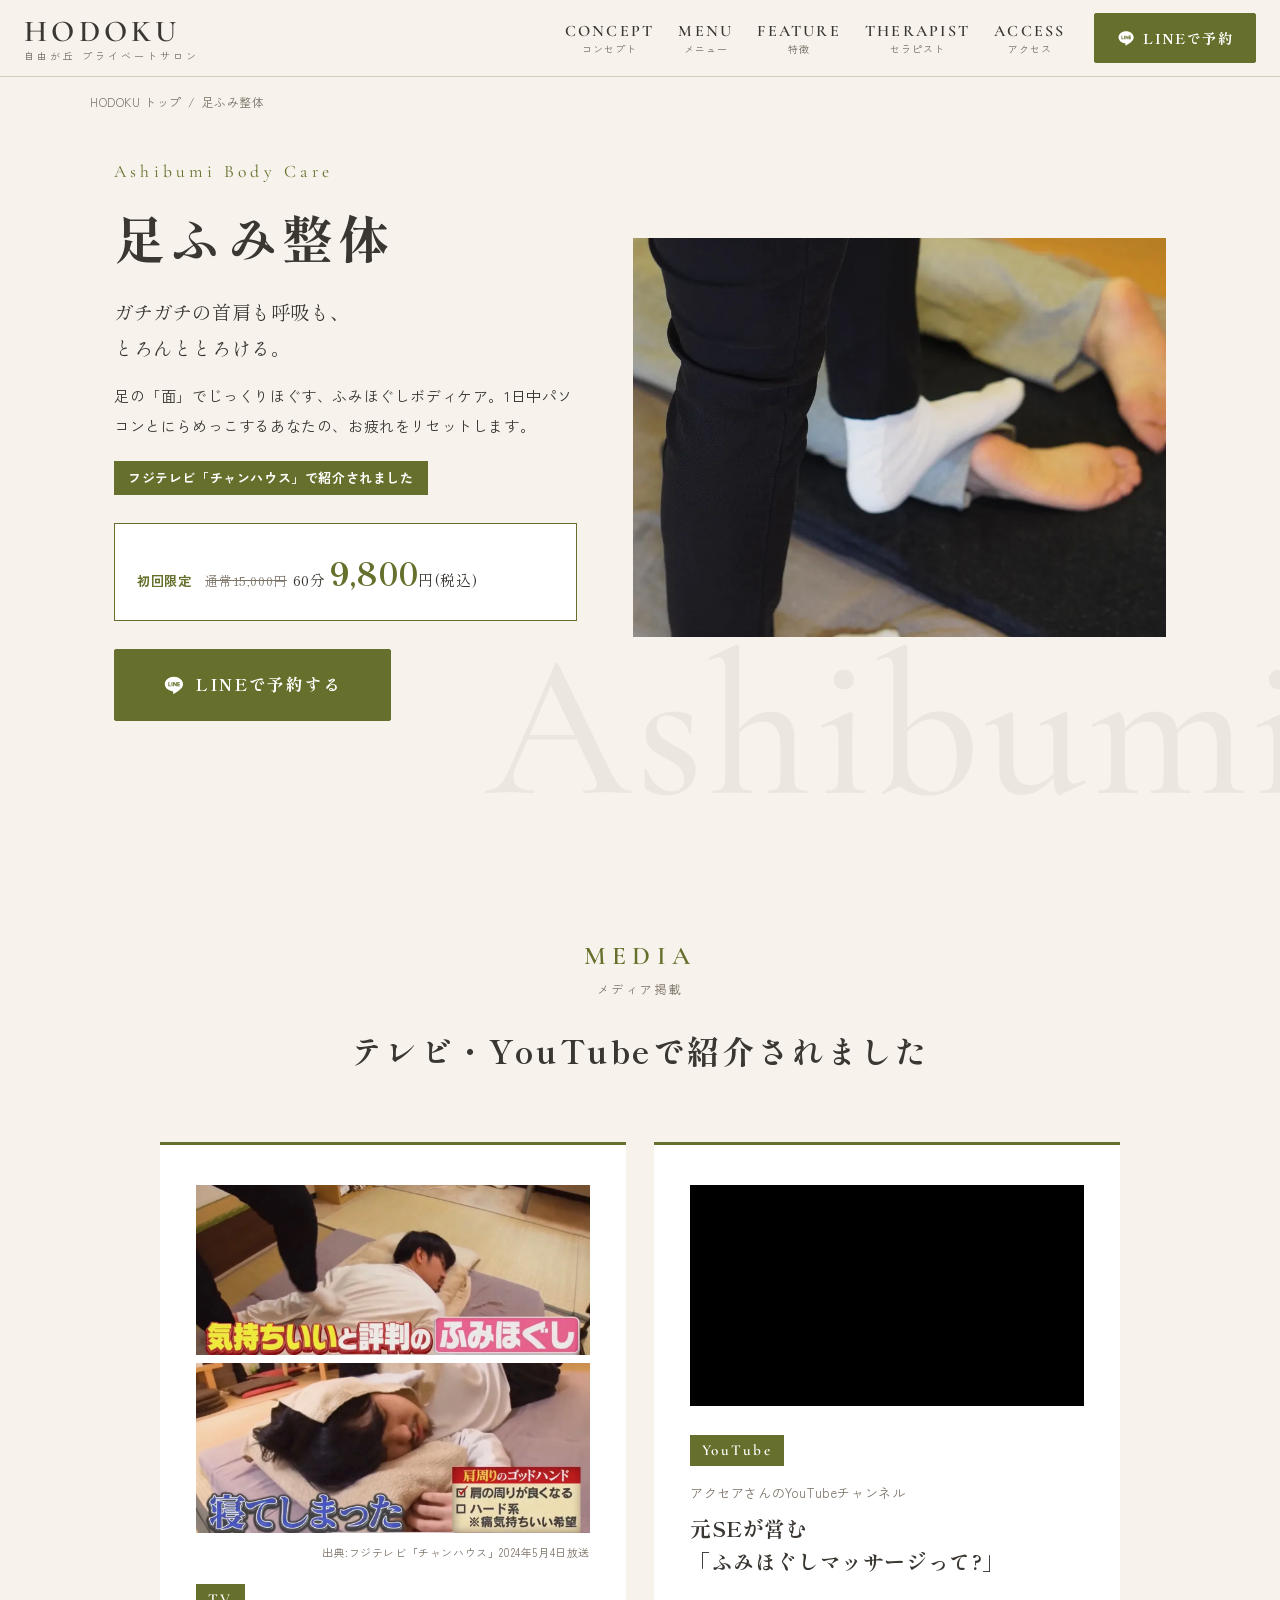
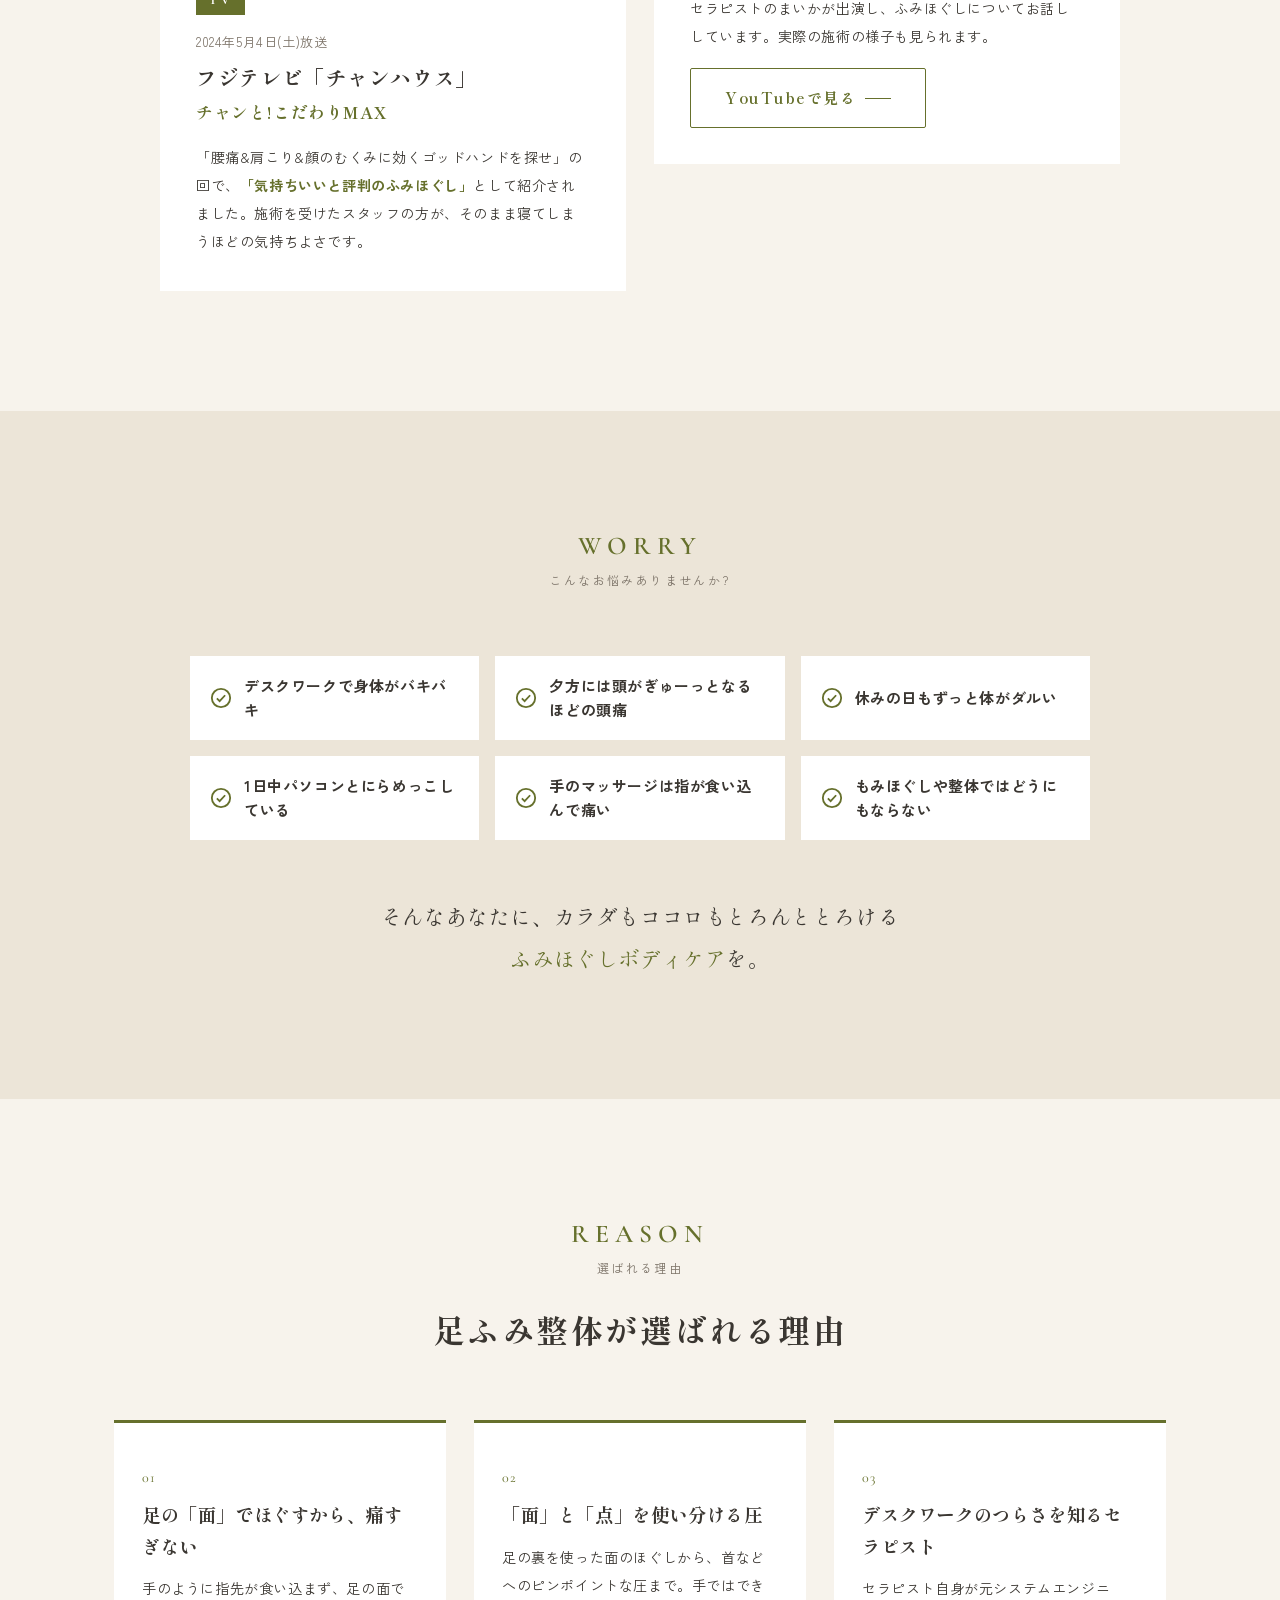
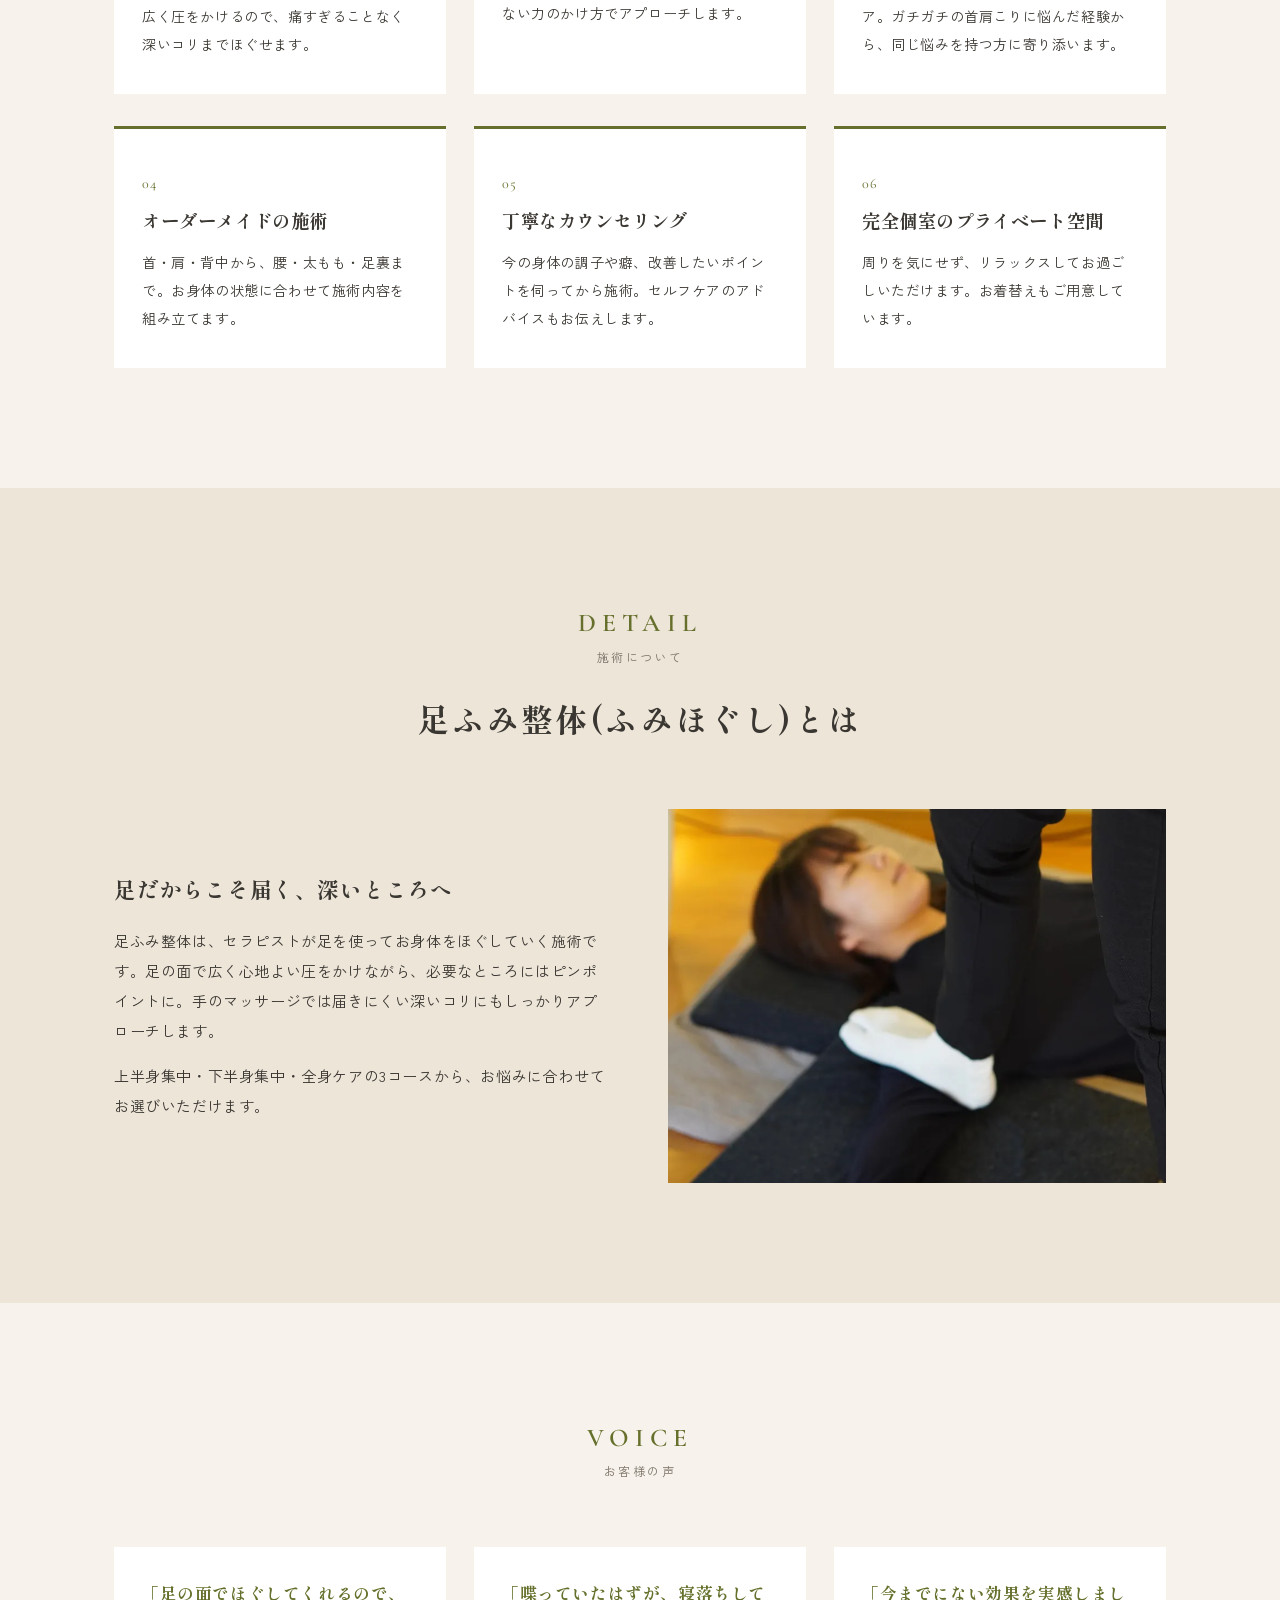
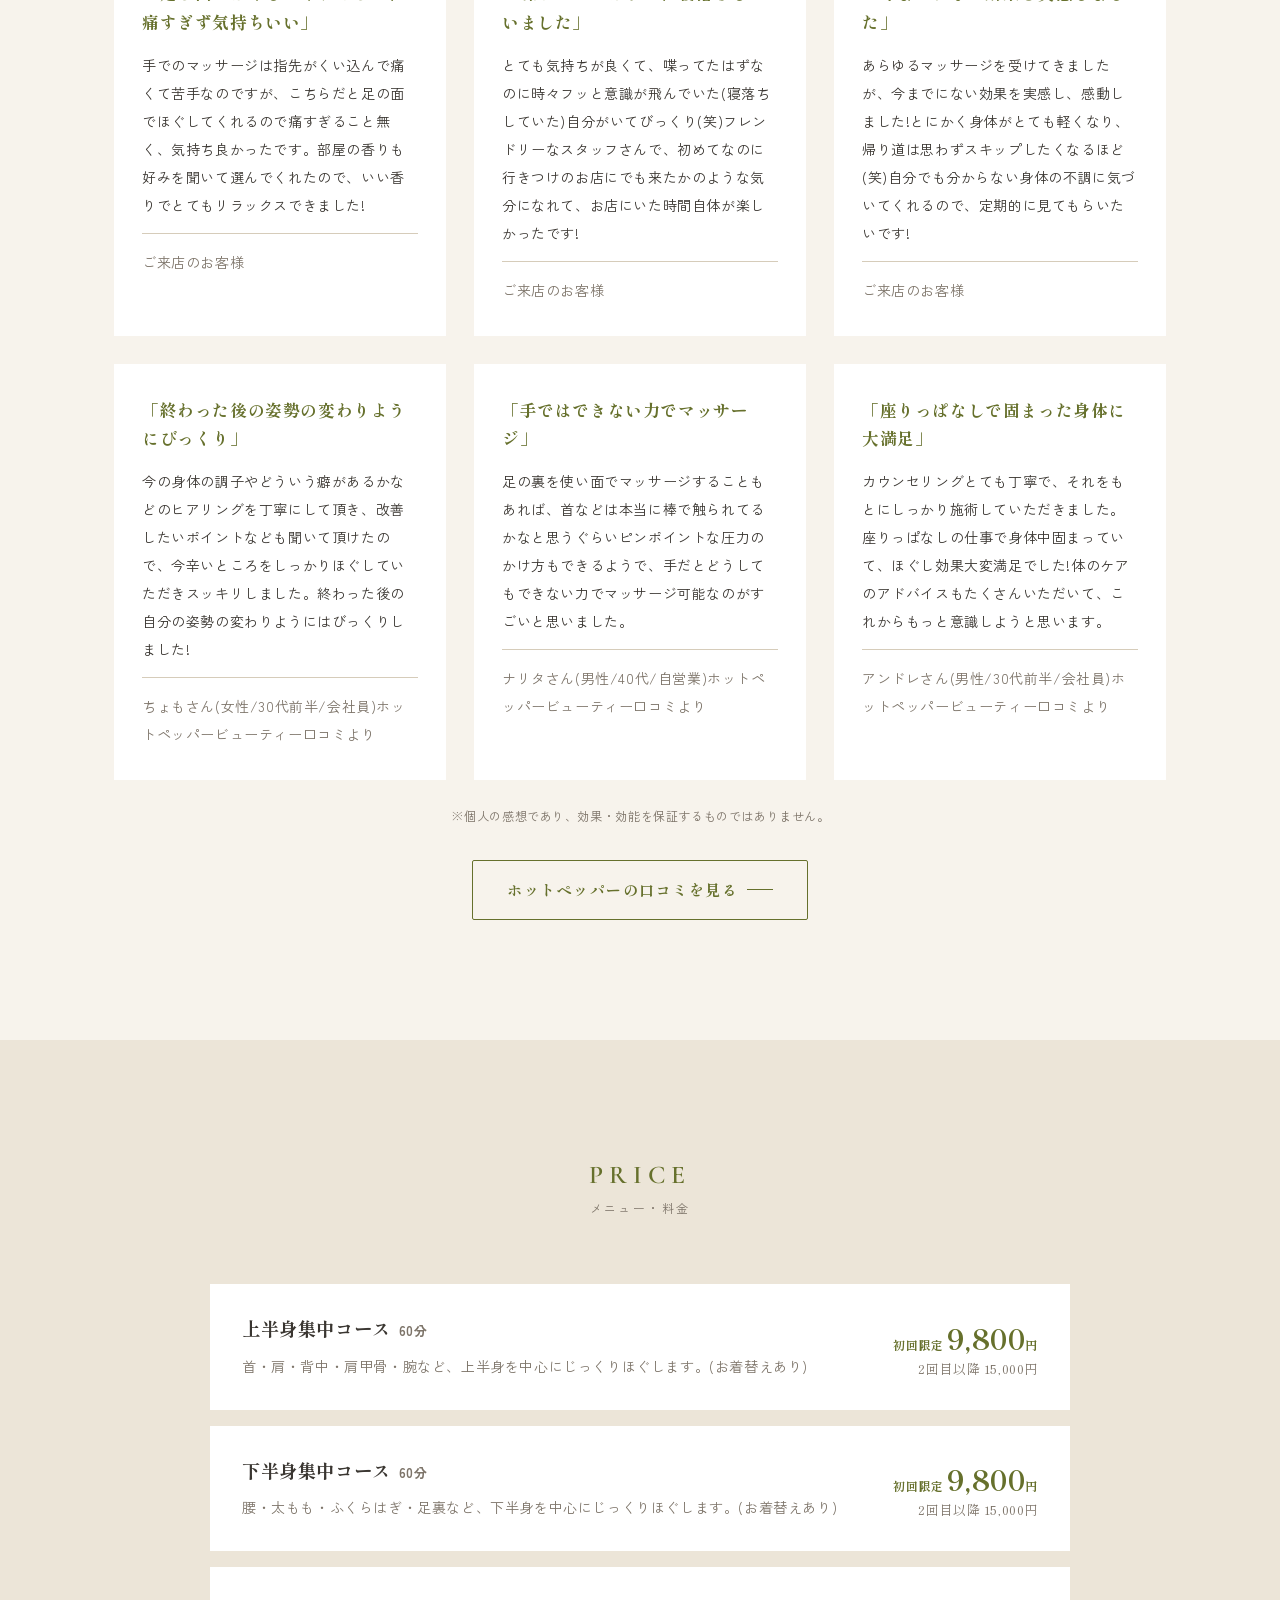
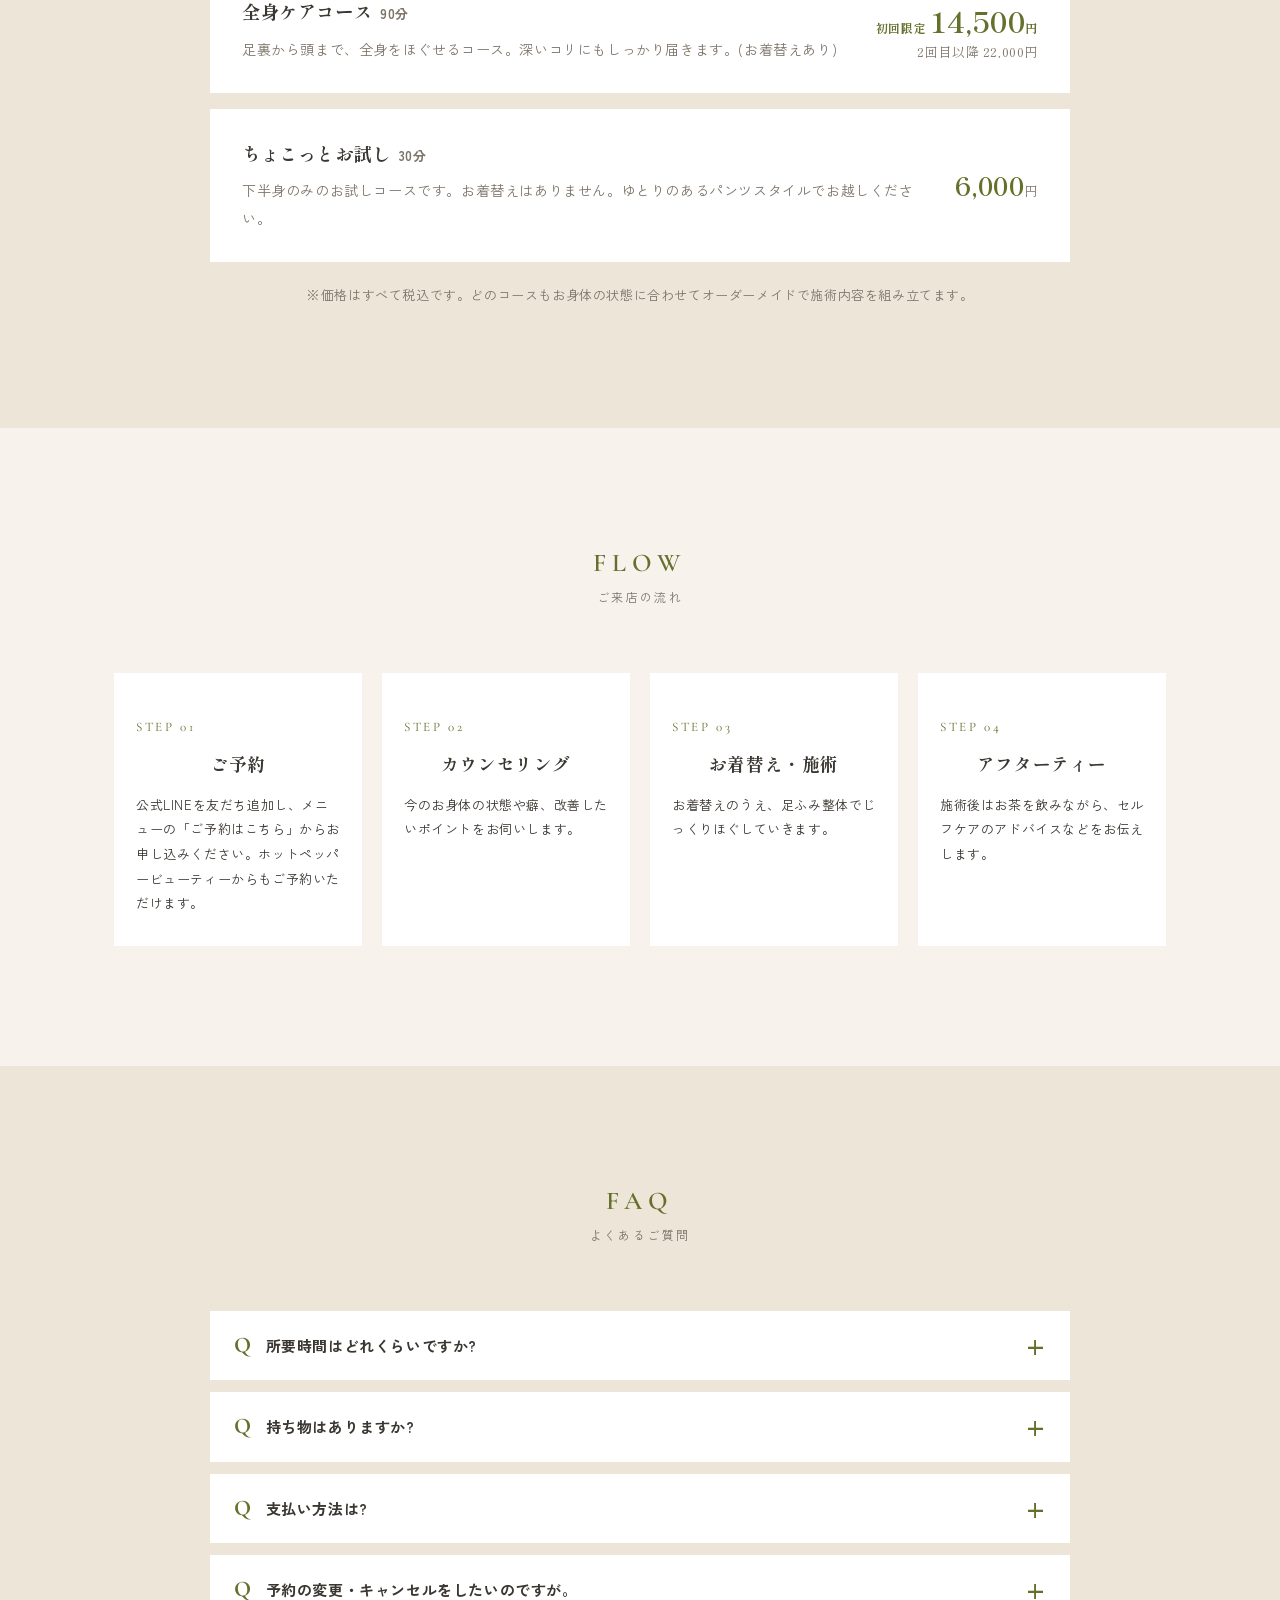
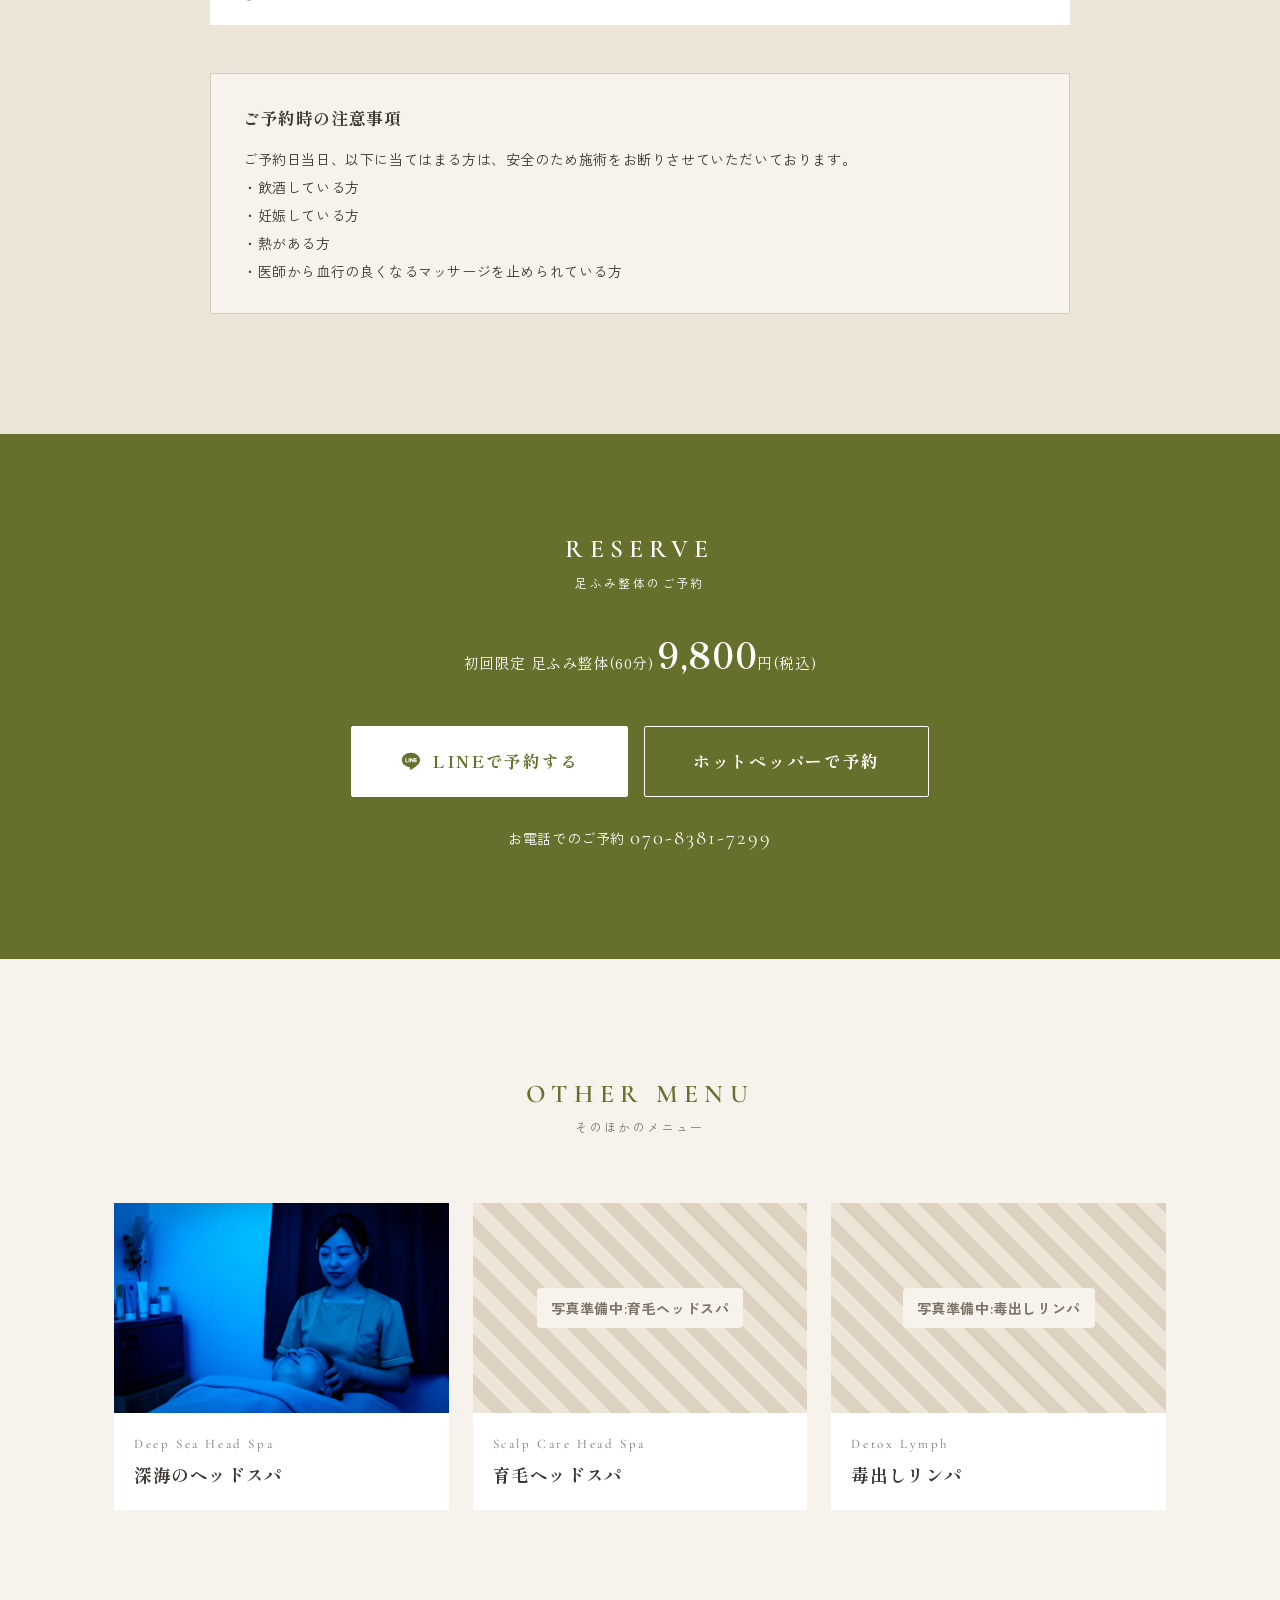
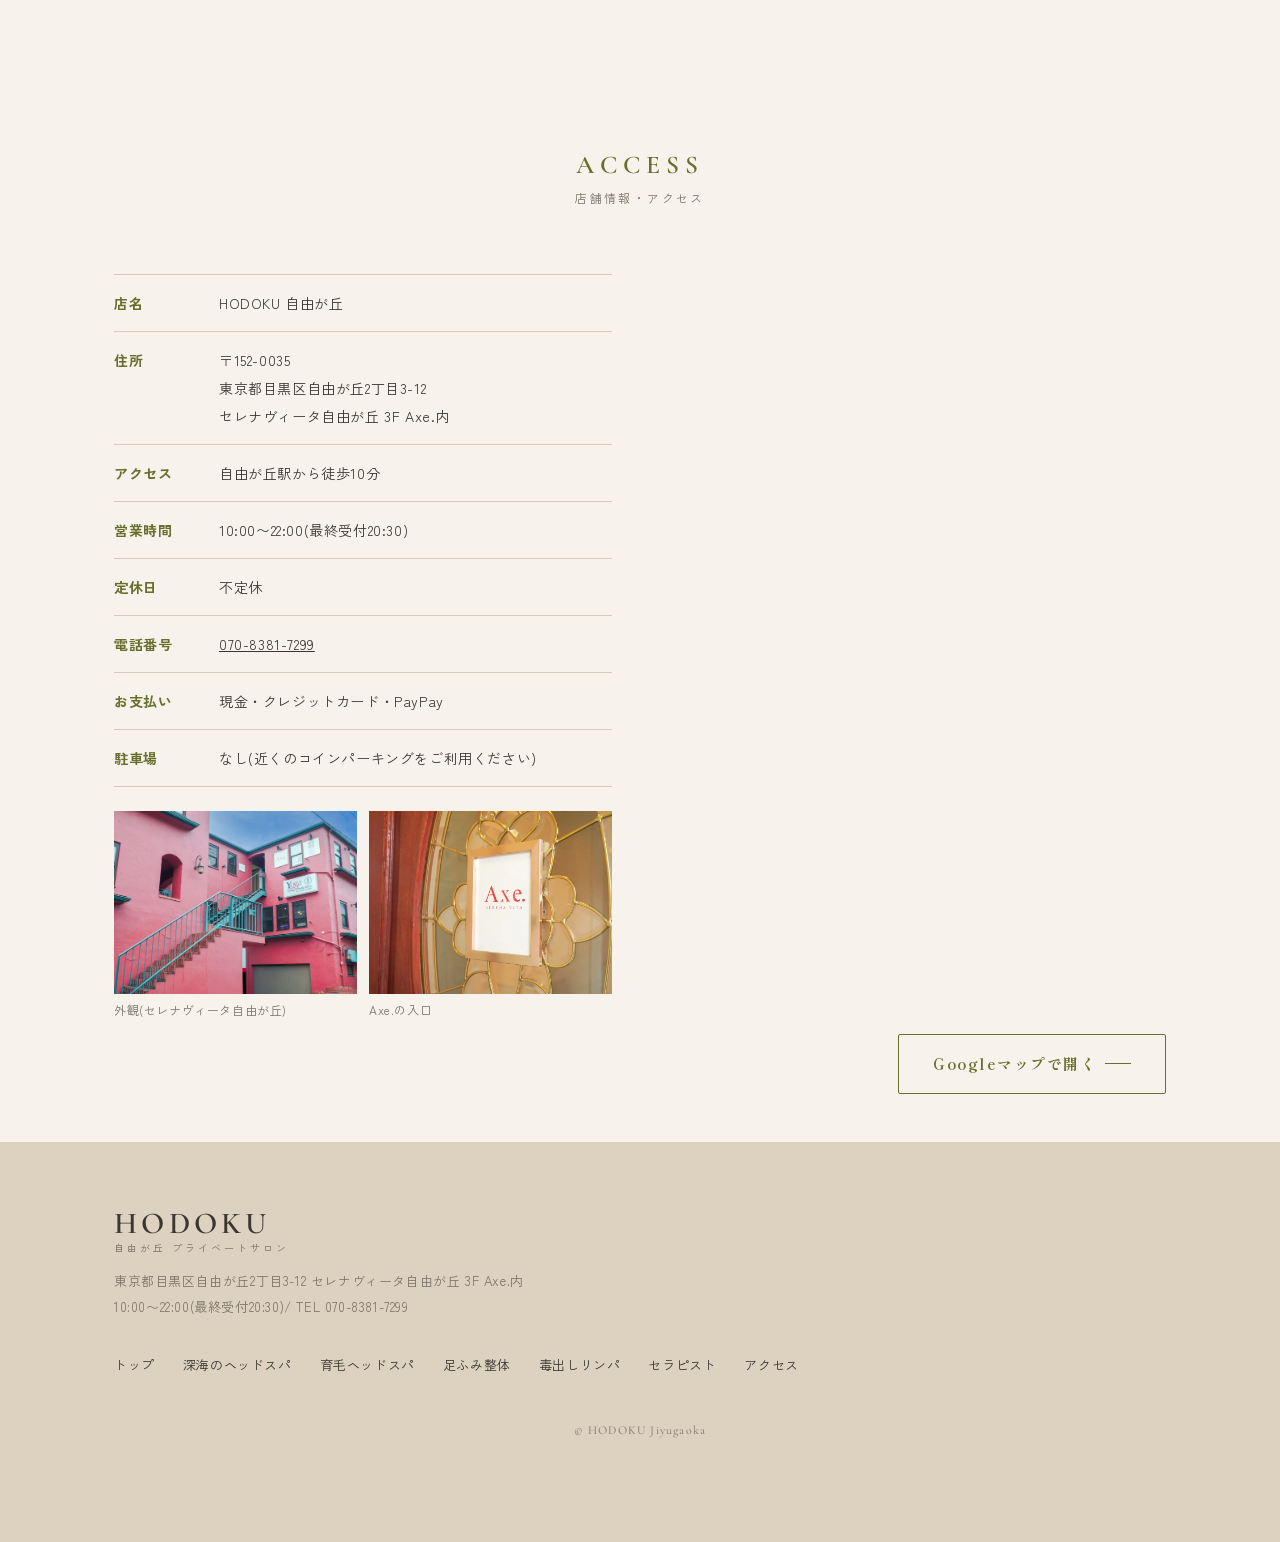
==== ashibumi.html @ baac7677 "Add the TV screenshots and embed the YouTube interview The two Fuji TV captures are cropped to drop " ====
<!DOCTYPE html>
<html lang="ja">
<head>
  <meta charset="UTF-8">
  <meta name="viewport" content="width=device-width, initial-scale=1">
  <title>足ふみ整体｜HODOKU 自由が丘</title>
  <meta name="description" content="フジテレビでも紹介された足ふみ整体。足の面でじっくりほぐす、ふみほぐしボディケアでガチガチの首肩・デスクワーク疲れをリセット。自由が丘駅徒歩10分、完全個室。初回60分9,800円。">
  <meta property="og:title" content="足ふみ整体｜HODOKU 自由が丘">
  <meta property="og:description" content="フジテレビでも紹介された足ふみ整体。足の面でじっくりほぐす、ふみほぐしボディケアでガチガチの首肩・デスクワーク疲れをリセット。自由が丘駅徒歩10分、完全個室。初回60分9,800円。">
  <meta property="og:type" content="website">
  <meta property="og:url" content="https://torontoriraku-cpu.github.io/hodoku-jiyugaoka/ashibumi.html">
  <meta property="og:image" content="https://torontoriraku-cpu.github.io/hodoku-jiyugaoka/images/ogp.jpg">
  <meta name="twitter:card" content="summary_large_image">
  <link rel="icon" href="favicon.ico" sizes="any">
  <link rel="icon" href="images/icon-192.png" type="image/png" sizes="192x192">
  <link rel="apple-touch-icon" href="images/apple-touch-icon.png">
  <link rel="canonical" href="https://torontoriraku-cpu.github.io/hodoku-jiyugaoka/ashibumi.html">
  <link rel="preconnect" href="https://fonts.googleapis.com">
  <link rel="preconnect" href="https://fonts.gstatic.com" crossorigin>
  <link href="https://fonts.googleapis.com/css2?family=Shippori+Mincho:wght@500;700&family=Zen+Kaku+Gothic+New:wght@400;500;700&family=Cormorant+Garamond:wght@500;600&display=swap" rel="stylesheet">
  <link rel="stylesheet" href="css/style.css?v=20261031f">
</head>
<body id="top" class="theme-ashibumi">

  <header class="header header--solid">
    <div class="header__inner">
      <a href="index.html" class="logo" aria-label="HODOKU 自由が丘 トップへ">
        <span class="logo__en">HODOKU</span>
        <span class="logo__sub">自由が丘 プライベートサロン</span>
      </a>
      <nav class="gnav" id="gnav" aria-label="メインメニュー">
        <ul class="gnav__list">
          <li><a href="index.html#concept">CONCEPT<small>コンセプト</small></a></li>
          <li class="gnav__has-sub">
            <a href="index.html#menu">MENU<small>メニュー</small></a>
            <ul class="gnav__sub">
              <li><a href="shinkai-headspa.html" class="theme-shinkai"><span class="gnav__sub-en">Deep Sea Head Spa</span>深海のヘッドスパ</a></li>
              <li><a href="ikumou-headspa.html" class="theme-ikumou"><span class="gnav__sub-en">Scalp Care Head Spa</span>育毛ヘッドスパ</a></li>
              <li><a href="ashibumi.html" class="theme-ashibumi"><span class="gnav__sub-en">Ashibumi Body Care</span>足ふみ整体</a></li>
              <li><a href="lymph.html" class="theme-lymph"><span class="gnav__sub-en">Detox Lymph</span>毒出しリンパ</a></li>
            </ul>
          </li>
          <li><a href="index.html#feature">FEATURE<small>特徴</small></a></li>
          <li><a href="index.html#therapist">THERAPIST<small>セラピスト</small></a></li>
          <li><a href="index.html#access">ACCESS<small>アクセス</small></a></li>
        </ul>
        <a href="https://lin.ee/PEUslwN" class="btn btn--fill gnav__cta" target="_blank" rel="noopener"><svg class="ico" viewBox="0 0 24 24" aria-hidden="true"><path fill="currentColor" d="M12 3C6.5 3 2 6.6 2 11c0 3.9 3.5 7.2 8.3 7.9.3.1.8.2.9.5.1.3.1.7 0 .9l-.1.9c0 .3-.2 1 .9.5 1.1-.5 5.8-3.4 7.9-5.8C21.4 14.4 22 12.8 22 11c0-4.4-4.5-8-10-8Zm-3.6 10.6H6.4a.5.5 0 0 1-.5-.5V9.2a.5.5 0 0 1 1 0v3.4h1.5a.5.5 0 0 1 0 1Zm2-.5a.5.5 0 0 1-1 0V9.2a.5.5 0 0 1 1 0v3.9Zm4.7 0a.5.5 0 0 1-.9.3l-2-2.7v2.4a.5.5 0 0 1-1 0V9.2a.5.5 0 0 1 .9-.3l2 2.7V9.2a.5.5 0 0 1 1 0v3.9Zm3.1-2.4a.5.5 0 0 1 0 1h-1.5v.9h1.5a.5.5 0 0 1 0 1h-2a.5.5 0 0 1-.5-.5V9.2c0-.3.2-.5.5-.5h2a.5.5 0 0 1 0 1h-1.5v.9h1.5Z"/></svg>LINEで予約</a>
      </nav>
      <button class="hamburger" id="hamburger" type="button" aria-label="メニューを開く" aria-controls="gnav" aria-expanded="false">
        <span></span><span></span><span></span>
      </button>
    </div>
  </header>

  <main>

    <nav class="breadcrumb container" aria-label="パンくずリスト">
      <ol><li><a href="index.html">HODOKU トップ</a></li><li>足ふみ整体</li></ol>
    </nav>

    <!-- ===== FV ===== -->
    <section class="page-fv">
      <span class="ghost" aria-hidden="true">Ashibumi</span>
      <div class="container page-fv__inner">
        <div>
          <p class="page-fv__en">Ashibumi Body Care</p>
          <h1 class="page-fv__title">足ふみ整体</h1>
          <p class="page-fv__catch">ガチガチの首肩も呼吸も、<br>とろんととろける。</p>
          <p style="margin-top:14px">足の「面」でじっくりほぐす、ふみほぐしボディケア。1日中パソコンとにらめっこするあなたの、お疲れをリセットします。</p>
          <p class="page-fv__media">フジテレビ「チャンハウス」で紹介されました</p>
          <div class="page-fv__offer"><span class="page-fv__offer-label">初回限定</span><span class="page-fv__offer-price"><s>通常15,000円</s>60分 <b>9,800</b>円(税込)</span></div>
          <a href="https://lin.ee/PEUslwN" class="btn btn--fill btn--lg" target="_blank" rel="noopener"><svg class="ico" viewBox="0 0 24 24" aria-hidden="true"><path fill="currentColor" d="M12 3C6.5 3 2 6.6 2 11c0 3.9 3.5 7.2 8.3 7.9.3.1.8.2.9.5.1.3.1.7 0 .9l-.1.9c0 .3-.2 1 .9.5 1.1-.5 5.8-3.4 7.9-5.8C21.4 14.4 22 12.8 22 11c0-4.4-4.5-8-10-8Zm-3.6 10.6H6.4a.5.5 0 0 1-.5-.5V9.2a.5.5 0 0 1 1 0v3.4h1.5a.5.5 0 0 1 0 1Zm2-.5a.5.5 0 0 1-1 0V9.2a.5.5 0 0 1 1 0v3.9Zm4.7 0a.5.5 0 0 1-.9.3l-2-2.7v2.4a.5.5 0 0 1-1 0V9.2a.5.5 0 0 1 .9-.3l2 2.7V9.2a.5.5 0 0 1 1 0v3.9Zm3.1-2.4a.5.5 0 0 1 0 1h-1.5v.9h1.5a.5.5 0 0 1 0 1h-2a.5.5 0 0 1-.5-.5V9.2c0-.3.2-.5.5-.5h2a.5.5 0 0 1 0 1h-1.5v.9h1.5Z"/></svg>LINEで予約する</a>
        </div>
        <figure class="page-fv__visual"><img src="images/ashibumi-1.webp" width="1200" height="675" alt="セラピストが足でふくらはぎをほぐす足ふみ整体の様子"></figure>
      </div>
    </section>
    <!-- ===== MEDIA ===== -->
    <section class="section" id="media">
      <div class="container">
        <div class="sec-head">
          <p class="sec-en">MEDIA</p>
          <p class="sec-ja">メディア掲載</p>
          <h2 class="sec-title">テレビ・YouTubeで紹介されました</h2>
        </div>

        <ul class="media-list">
          <li class="media-item">
            <div class="media-item__photos">
              <img src="images/tv-1.webp" width="1200" height="518" alt="番組内で「気持ちいいと評判のふみほぐし」と紹介された足ふみ整体の様子" loading="lazy">
              <img src="images/tv-2.webp" width="1200" height="520" alt="施術を受けたスタッフが寝てしまった様子" loading="lazy">
            </div>
            <p class="media-item__credit">出典:フジテレビ「チャンハウス」2024年5月4日放送</p>
            <p class="media-item__tag">TV</p>
            <p class="media-item__date">2024年5月4日(土)放送</p>
            <h3>フジテレビ「チャンハウス」<br><small>チャンと!こだわりMAX</small></h3>
            <p>「腰痛&amp;肩こり&amp;顔のむくみに効くゴッドハンドを探せ」の回で、<strong>「気持ちいいと評判のふみほぐし」</strong>として紹介されました。施術を受けたスタッフの方が、そのまま寝てしまうほどの気持ちよさです。</p>
          </li>
          <li class="media-item">
            <div class="media-item__movie">
              <iframe src="https://www.youtube-nocookie.com/embed/TAO_W_ho69A" title="元SEが営む ふみほぐしマッサージって?" loading="lazy" allow="accelerometer; encrypted-media; gyroscope; picture-in-picture; web-share" referrerpolicy="strict-origin-when-cross-origin" allowfullscreen></iframe>
            </div>
            <p class="media-item__tag">YouTube</p>
            <p class="media-item__date">アクセアさんのYouTubeチャンネル</p>
            <h3>元SEが営む<br>「ふみほぐしマッサージって?」</h3>
            <p>セラピストのまいかが出演し、ふみほぐしについてお話ししています。実際の施術の様子も見られます。</p>
            <p class="media-item__link"><a href="https://youtu.be/TAO_W_ho69A" class="btn btn--line btn-arrow" target="_blank" rel="noopener">YouTubeで見る</a></p>
          </li>
        </ul>
      </div>
    </section>
    <!-- ===== WORRY ===== -->
    <section class="section section--sand" id="worry">
      <div class="container">
        <div class="sec-head">
          <p class="sec-en">WORRY</p>
          <p class="sec-ja">こんなお悩みありませんか?</p>
        </div>

        <ul class="worry-list">
          <li><svg viewBox="0 0 24 24" aria-hidden="true"><circle cx="12" cy="12" r="10"/><path d="M7.5 12.5l3 3 6-6.5"/></svg><span>デスクワークで身体がバキバキ</span></li>
          <li><svg viewBox="0 0 24 24" aria-hidden="true"><circle cx="12" cy="12" r="10"/><path d="M7.5 12.5l3 3 6-6.5"/></svg><span>夕方には頭がぎゅーっとなるほどの頭痛</span></li>
          <li><svg viewBox="0 0 24 24" aria-hidden="true"><circle cx="12" cy="12" r="10"/><path d="M7.5 12.5l3 3 6-6.5"/></svg><span>休みの日もずっと体がダルい</span></li>
          <li><svg viewBox="0 0 24 24" aria-hidden="true"><circle cx="12" cy="12" r="10"/><path d="M7.5 12.5l3 3 6-6.5"/></svg><span>1日中パソコンとにらめっこしている</span></li>
          <li><svg viewBox="0 0 24 24" aria-hidden="true"><circle cx="12" cy="12" r="10"/><path d="M7.5 12.5l3 3 6-6.5"/></svg><span>手のマッサージは指が食い込んで痛い</span></li>
          <li><svg viewBox="0 0 24 24" aria-hidden="true"><circle cx="12" cy="12" r="10"/><path d="M7.5 12.5l3 3 6-6.5"/></svg><span>もみほぐしや整体ではどうにもならない</span></li>
        </ul>
        <p class="worry__answer">そんなあなたに、カラダもココロも<br class="sp">とろんととろける<br><em>ふみほぐしボディケア</em>を。</p>
      </div>
    </section>
    <!-- ===== REASON ===== -->
    <section class="section" id="reason">
      <div class="container">
        <div class="sec-head">
          <p class="sec-en">REASON</p>
          <p class="sec-ja">選ばれる理由</p>
          <h2 class="sec-title">足ふみ整体が選ばれる理由</h2>
        </div>

        <ul class="reason-list">
          <li class="reason-item">
            <p class="reason-item__no">01</p>
            <h3>足の「面」でほぐすから、痛すぎない</h3>
            <p>手のように指先が食い込まず、足の面で広く圧をかけるので、痛すぎることなく深いコリまでほぐせます。</p>
          </li>
          <li class="reason-item">
            <p class="reason-item__no">02</p>
            <h3>「面」と「点」を使い分ける圧</h3>
            <p>足の裏を使った面のほぐしから、首などへのピンポイントな圧まで。手ではできない力のかけ方でアプローチします。</p>
          </li>
          <li class="reason-item">
            <p class="reason-item__no">03</p>
            <h3>デスクワークのつらさを知るセラピスト</h3>
            <p>セラピスト自身が元システムエンジニア。ガチガチの首肩こりに悩んだ経験から、同じ悩みを持つ方に寄り添います。</p>
          </li>
          <li class="reason-item">
            <p class="reason-item__no">04</p>
            <h3>オーダーメイドの施術</h3>
            <p>首・肩・背中から、腰・太もも・足裏まで。お身体の状態に合わせて施術内容を組み立てます。</p>
          </li>
          <li class="reason-item">
            <p class="reason-item__no">05</p>
            <h3>丁寧なカウンセリング</h3>
            <p>今の身体の調子や癖、改善したいポイントを伺ってから施術。セルフケアのアドバイスもお伝えします。</p>
          </li>
          <li class="reason-item">
            <p class="reason-item__no">06</p>
            <h3>完全個室のプライベート空間</h3>
            <p>周りを気にせず、リラックスしてお過ごしいただけます。お着替えもご用意しています。</p>
          </li>
        </ul>
      </div>
    </section>
    <!-- ===== DETAIL ===== -->
    <section class="section section--sand" id="detail">
      <div class="container">
        <div class="sec-head">
          <p class="sec-en">DETAIL</p>
          <p class="sec-ja">施術について</p>
          <h2 class="sec-title">足ふみ整体(ふみほぐし)とは</h2>
        </div>

        <div class="detail__grid">
          <figure class="detail__photo"><img src="images/ashibumi-2.webp" width="1200" height="675" alt="足ふみ整体で脚をほぐしている様子" loading="lazy"></figure>
          <div class="detail__text">
            <h3>足だからこそ届く、深いところへ</h3>
            <p>足ふみ整体は、セラピストが足を使ってお身体をほぐしていく施術です。足の面で広く心地よい圧をかけながら、必要なところにはピンポイントに。手のマッサージでは届きにくい深いコリにもしっかりアプローチします。</p><p>上半身集中・下半身集中・全身ケアの3コースから、お悩みに合わせてお選びいただけます。</p>
          </div>
        </div>

      </div>
    </section>
    <!-- ===== VOICE ===== -->
    <section class="section" id="voice">
      <div class="container">
        <div class="sec-head">
          <p class="sec-en">VOICE</p>
          <p class="sec-ja">お客様の声</p>
        </div>

        <ul class="voice-list">
          <li class="voice-item">
            <h3>「足の面でほぐしてくれるので、痛すぎず気持ちいい」</h3>
            <p>手でのマッサージは指先がくい込んで痛くて苦手なのですが、こちらだと足の面でほぐしてくれるので痛すぎること無く、気持ち良かったです。部屋の香りも好みを聞いて選んでくれたので、いい香りでとてもリラックスできました!</p>
            <p class="voice-item__who">ご来店のお客様</p>
          </li>
          <li class="voice-item">
            <h3>「喋っていたはずが、寝落ちしていました」</h3>
            <p>とても気持ちが良くて、喋ってたはずなのに時々フッと意識が飛んでいた(寝落ちしていた)自分がいてびっくり(笑)フレンドリーなスタッフさんで、初めてなのに行きつけのお店にでも来たかのような気分になれて、お店にいた時間自体が楽しかったです!</p>
            <p class="voice-item__who">ご来店のお客様</p>
          </li>
          <li class="voice-item">
            <h3>「今までにない効果を実感しました」</h3>
            <p>あらゆるマッサージを受けてきましたが、今までにない効果を実感し、感動しました!とにかく身体がとても軽くなり、帰り道は思わずスキップしたくなるほど(笑)自分でも分からない身体の不調に気づいてくれるので、定期的に見てもらいたいです!</p>
            <p class="voice-item__who">ご来店のお客様</p>
          </li>
          <li class="voice-item">
            <h3>「終わった後の姿勢の変わりようにびっくり」</h3>
            <p>今の身体の調子やどういう癖があるかなどのヒアリングを丁寧にして頂き、改善したいポイントなども聞いて頂けたので、今辛いところをしっかりほぐしていただきスッキリしました。終わった後の自分の姿勢の変わりようにはびっくりしました!</p>
            <p class="voice-item__who">ちょもさん(女性/30代前半/会社員)ホットペッパービューティー口コミより</p>
          </li>
          <li class="voice-item">
            <h3>「手ではできない力でマッサージ」</h3>
            <p>足の裏を使い面でマッサージすることもあれば、首などは本当に棒で触られてるかなと思うぐらいピンポイントな圧力のかけ方もできるようで、手だとどうしてもできない力でマッサージ可能なのがすごいと思いました。</p>
            <p class="voice-item__who">ナリタさん(男性/40代/自営業)ホットペッパービューティー口コミより</p>
          </li>
          <li class="voice-item">
            <h3>「座りっぱなしで固まった身体に大満足」</h3>
            <p>カウンセリングとても丁寧で、それをもとにしっかり施術していただきました。座りっぱなしの仕事で身体中固まっていて、ほぐし効果大変満足でした!体のケアのアドバイスもたくさんいただいて、これからもっと意識しようと思います。</p>
            <p class="voice-item__who">アンドレさん(男性/30代前半/会社員)ホットペッパービューティー口コミより</p>
          </li>
        </ul>
        <p class="voice-note">※個人の感想であり、効果・効能を保証するものではありません。</p>
        <p class="voice-more"><a href="https://beauty.hotpepper.jp/kr/slnH000615638/review/" class="btn btn--line btn-arrow" target="_blank" rel="noopener">ホットペッパーの口コミを見る</a></p>
      </div>
    </section>
    <!-- ===== PRICE ===== -->
    <section class="section section--sand" id="price">
      <div class="container">
        <div class="sec-head">
          <p class="sec-en">PRICE</p>
          <p class="sec-ja">メニュー・料金</p>
        </div>

        <div class="price-list">
          <div class="price-item">
            <h3>上半身集中コース<small>60分</small></h3>
            <p>首・肩・背中・肩甲骨・腕など、上半身を中心にじっくりほぐします。(お着替えあり)</p>
            <div class="price-item__price"><span class="price-item__first">初回限定 <b>9,800</b>円</span><span class="price-item__regular">2回目以降 15,000円</span></div>
          </div>
          <div class="price-item">
            <h3>下半身集中コース<small>60分</small></h3>
            <p>腰・太もも・ふくらはぎ・足裏など、下半身を中心にじっくりほぐします。(お着替えあり)</p>
            <div class="price-item__price"><span class="price-item__first">初回限定 <b>9,800</b>円</span><span class="price-item__regular">2回目以降 15,000円</span></div>
          </div>
          <div class="price-item">
            <h3>全身ケアコース<small>90分</small></h3>
            <p>足裏から頭まで、全身をほぐせるコース。深いコリにもしっかり届きます。(お着替えあり)</p>
            <div class="price-item__price"><span class="price-item__first">初回限定 <b>14,500</b>円</span><span class="price-item__regular">2回目以降 22,000円</span></div>
          </div>
          <div class="price-item">
            <h3>ちょこっとお試し<small>30分</small></h3>
            <p>下半身のみのお試しコースです。お着替えはありません。ゆとりのあるパンツスタイルでお越しください。</p>
            <div class="price-item__price"><span class="price-item__regular"><b style="font-size:1.6rem;color:var(--accent)">6,000</b>円</span></div>
          </div>
        </div>
        <p class="price-note">※価格はすべて税込です。どのコースもお身体の状態に合わせてオーダーメイドで施術内容を組み立てます。</p>
      </div>
    </section>
    <!-- ===== FLOW ===== -->
    <section class="section" id="flow">
      <div class="container">
        <div class="sec-head">
          <p class="sec-en">FLOW</p>
          <p class="sec-ja">ご来店の流れ</p>
        </div>

        <ol class="flow-list">
          <li class="flow-step">
            <p class="flow-step__no">STEP 01</p>
            <h3>ご予約</h3>
            <p>公式LINEを友だち追加し、メニューの「ご予約はこちら」からお申し込みください。ホットペッパービューティーからもご予約いただけます。</p>
          </li>
          <li class="flow-step">
            <p class="flow-step__no">STEP 02</p>
            <h3>カウンセリング</h3>
            <p>今のお身体の状態や癖、改善したいポイントをお伺いします。</p>
          </li>
          <li class="flow-step">
            <p class="flow-step__no">STEP 03</p>
            <h3>お着替え・施術</h3>
            <p>お着替えのうえ、足ふみ整体でじっくりほぐしていきます。</p>
          </li>
          <li class="flow-step">
            <p class="flow-step__no">STEP 04</p>
            <h3>アフターティー</h3>
            <p>施術後はお茶を飲みながら、セルフケアのアドバイスなどをお伝えします。</p>
          </li>
        </ol>
      </div>
    </section>
    <!-- ===== FAQ ===== -->
    <section class="section section--sand" id="faq">
      <div class="container">
        <div class="sec-head">
          <p class="sec-en">FAQ</p>
          <p class="sec-ja">よくあるご質問</p>
        </div>

        <div class="faq-list">
          <details class="faq-item">
            <summary>所要時間はどれくらいですか?</summary>
            <div class="faq-item__a"><p>カウンセリングとお着替えの時間もありますので、《施術時間+30分程度》みていただくのがおすすめです。初回は足ふみ整体の説明などもさせていただきますので、《施術時間+45分程度》お時間に余裕を持ってお越しください。</p></div>
          </details>
          <details class="faq-item">
            <summary>持ち物はありますか?</summary>
            <div class="faq-item__a"><p>特にございません。お着替えをご用意していますので、手ぶらでお越しください。(ちょこっとお試し30分はお着替えがないため、ゆとりのあるパンツスタイルでお越しください)</p></div>
          </details>
          <details class="faq-item">
            <summary>支払い方法は?</summary>
            <div class="faq-item__a"><p>現金・クレジットカード・PayPayをご利用いただけます。</p></div>
          </details>
          <details class="faq-item">
            <summary>予約の変更・キャンセルをしたいのですが。</summary>
            <div class="faq-item__a"><p>ご予約の変更・キャンセルは、前日の18:00までにLINEからご連絡ください。期限後の変更・キャンセルは全額のお支払いとなります。また、事前のご連絡なくご予約時間から15分を過ぎた場合はキャンセル扱いとさせていただきます。無断キャンセルをされた場合は、次回以降のご予約をお断りすることがございます。</p></div>
          </details>
        </div>
        <div class="caution">
          <h3>ご予約時の注意事項</h3>
          <p>ご予約日当日、以下に当てはまる方は、安全のため施術をお断りさせていただいております。</p>
          <ul><li>飲酒している方</li><li>妊娠している方</li><li>熱がある方</li><li>医師から血行の良くなるマッサージを止められている方</li></ul>
        </div>
      </div>
    </section>
    <!-- ===== RESERVE ===== -->
    <section class="reserve" id="reserve">
      <div class="container">
        <p class="sec-en">RESERVE</p>
        <p class="sec-ja">足ふみ整体のご予約</p>
        <p class="reserve__offer">初回限定 足ふみ整体(60分) <b>9,800</b>円(税込)</p>
        <div class="reserve__btns">
          <a href="https://lin.ee/PEUslwN" class="btn btn--white btn--lg" target="_blank" rel="noopener"><svg class="ico" viewBox="0 0 24 24" aria-hidden="true"><path fill="currentColor" d="M12 3C6.5 3 2 6.6 2 11c0 3.9 3.5 7.2 8.3 7.9.3.1.8.2.9.5.1.3.1.7 0 .9l-.1.9c0 .3-.2 1 .9.5 1.1-.5 5.8-3.4 7.9-5.8C21.4 14.4 22 12.8 22 11c0-4.4-4.5-8-10-8Zm-3.6 10.6H6.4a.5.5 0 0 1-.5-.5V9.2a.5.5 0 0 1 1 0v3.4h1.5a.5.5 0 0 1 0 1Zm2-.5a.5.5 0 0 1-1 0V9.2a.5.5 0 0 1 1 0v3.9Zm4.7 0a.5.5 0 0 1-.9.3l-2-2.7v2.4a.5.5 0 0 1-1 0V9.2a.5.5 0 0 1 .9-.3l2 2.7V9.2a.5.5 0 0 1 1 0v3.9Zm3.1-2.4a.5.5 0 0 1 0 1h-1.5v.9h1.5a.5.5 0 0 1 0 1h-2a.5.5 0 0 1-.5-.5V9.2c0-.3.2-.5.5-.5h2a.5.5 0 0 1 0 1h-1.5v.9h1.5Z"/></svg>LINEで予約する</a>
          <a href="https://beauty.hotpepper.jp/kr/slnH000615638/" class="btn btn--line btn--lg" target="_blank" rel="noopener">ホットペッパーで予約</a>
        </div>
        <p class="reserve__tel">お電話でのご予約 <a href="tel:07083817299">070-8381-7299</a></p>
      </div>
    </section>

    <!-- ===== OTHER MENU ===== -->
    <section class="section" id="other">
      <div class="container">
        <div class="sec-head">
          <p class="sec-en">OTHER MENU</p>
          <p class="sec-ja">そのほかのメニュー</p>
        </div>

        <div class="other-menu">
          <a href="shinkai-headspa.html" class="theme-shinkai">
            <img src="images/treatment.webp" width="1200" height="900" alt="" loading="lazy">
            <div class="other-menu__body"><p class="other-menu__en">Deep Sea Head Spa</p><h3>深海のヘッドスパ</h3></div>
          </a>
          <a href="ikumou-headspa.html" class="theme-ikumou">
            <div class="photo-ph"><span>写真準備中:育毛ヘッドスパ</span></div>
            <div class="other-menu__body"><p class="other-menu__en">Scalp Care Head Spa</p><h3>育毛ヘッドスパ</h3></div>
          </a>
          <a href="lymph.html" class="theme-lymph">
            <div class="photo-ph"><span>写真準備中:毒出しリンパ</span></div>
            <div class="other-menu__body"><p class="other-menu__en">Detox Lymph</p><h3>毒出しリンパ</h3></div>
          </a>
        </div>
      </div>
    </section>

    <!-- ===== ACCESS ===== -->
    <section class="section" id="access">
      <div class="container">
        <div class="sec-head">
          <p class="sec-en">ACCESS</p>
          <p class="sec-ja">店舗情報・アクセス</p>
        </div>
        <div class="access__grid">
          <div>
            <dl class="info-table">
              <dt>店名</dt><dd>HODOKU 自由が丘</dd>
              <dt>住所</dt><dd>〒152-0035<br>東京都目黒区自由が丘2丁目3-12<br>セレナヴィータ自由が丘 3F Axe.内</dd>
              <dt>アクセス</dt><dd>自由が丘駅から徒歩10分</dd>
              <dt>営業時間</dt><dd>10:00〜22:00(最終受付20:30)</dd>
              <dt>定休日</dt><dd>不定休</dd>
              <dt>電話番号</dt><dd><a href="tel:07083817299">070-8381-7299</a></dd>
              <dt>お支払い</dt><dd>現金・クレジットカード・PayPay</dd>
              <dt>駐車場</dt><dd>なし(近くのコインパーキングをご利用ください)</dd>
            </dl>
            <div class="access__photos">
              <figure><img src="images/exterior.webp" width="1200" height="900" alt="セレナヴィータ自由が丘の外観" loading="lazy"><figcaption>外観(セレナヴィータ自由が丘)</figcaption></figure>
              <figure><img src="images/entrance.webp" width="1200" height="900" alt="Axe.の入口" loading="lazy"><figcaption>Axe.の入口</figcaption></figure>
            </div>
          </div>
          <div class="access__map">
            <iframe src="https://www.google.com/maps?q=%E6%9D%B1%E4%BA%AC%E9%83%BD%E7%9B%AE%E9%BB%92%E5%8C%BA%E8%87%AA%E7%94%B1%E3%81%8C%E4%B8%982-3-12&output=embed" title="HODOKU 自由が丘の地図" loading="lazy" referrerpolicy="no-referrer-when-downgrade"></iframe>
            <p style="margin-top:12px;text-align:right"><a href="https://share.google/C0satFyDOxvG9p221" target="_blank" rel="noopener" class="btn btn--line btn-arrow">Googleマップで開く</a></p>
          </div>
        </div>
      </div>
    </section>

  </main>

  <footer class="footer">
    <div class="container">
      <div class="footer__inner">
        <div>
          <a href="index.html" class="logo"><span class="logo__en">HODOKU</span><span class="logo__sub">自由が丘 プライベートサロン</span></a>
          <p class="footer__addr">東京都目黒区自由が丘2丁目3-12 セレナヴィータ自由が丘 3F Axe.内<br>10:00〜22:00(最終受付20:30)/ TEL 070-8381-7299</p>
        </div>
        <nav class="footer__nav" aria-label="サイトマップ">
          <a href="index.html">トップ</a>
          <a href="shinkai-headspa.html">深海のヘッドスパ</a>
          <a href="ikumou-headspa.html">育毛ヘッドスパ</a>
          <a href="ashibumi.html">足ふみ整体</a>
          <a href="lymph.html">毒出しリンパ</a>
          <a href="index.html#therapist">セラピスト</a>
          <a href="index.html#access">アクセス</a>
        </nav>
      </div>
      <p class="footer__copy">&copy; HODOKU Jiyugaoka</p>
    </div>
  </footer>

  <div class="fixed-cta" id="fixedCta">
    <a href="https://lin.ee/PEUslwN" class="btn btn--fill" target="_blank" rel="noopener"><svg class="ico" viewBox="0 0 24 24" aria-hidden="true"><path fill="currentColor" d="M12 3C6.5 3 2 6.6 2 11c0 3.9 3.5 7.2 8.3 7.9.3.1.8.2.9.5.1.3.1.7 0 .9l-.1.9c0 .3-.2 1 .9.5 1.1-.5 5.8-3.4 7.9-5.8C21.4 14.4 22 12.8 22 11c0-4.4-4.5-8-10-8Zm-3.6 10.6H6.4a.5.5 0 0 1-.5-.5V9.2a.5.5 0 0 1 1 0v3.4h1.5a.5.5 0 0 1 0 1Zm2-.5a.5.5 0 0 1-1 0V9.2a.5.5 0 0 1 1 0v3.9Zm4.7 0a.5.5 0 0 1-.9.3l-2-2.7v2.4a.5.5 0 0 1-1 0V9.2a.5.5 0 0 1 .9-.3l2 2.7V9.2a.5.5 0 0 1 1 0v3.9Zm3.1-2.4a.5.5 0 0 1 0 1h-1.5v.9h1.5a.5.5 0 0 1 0 1h-2a.5.5 0 0 1-.5-.5V9.2c0-.3.2-.5.5-.5h2a.5.5 0 0 1 0 1h-1.5v.9h1.5Z"/></svg>LINEで予約</a>
    <a href="https://beauty.hotpepper.jp/kr/slnH000615638/" class="btn btn--line" target="_blank" rel="noopener">ホットペッパー</a>
  </div>
  <a href="#top" class="pagetop" id="pagetop" aria-label="ページの先頭へ">PAGE<br>TOP</a>

  <script src="js/main.js?v=20261031f"></script>
</body>
</html>
---- css/style.css ----
/* ==========================================================
   HODOKU 自由が丘
   ========================================================== */

:root {
  --bg: #f7f3ec;
  --sand: #ece5d8;
  --sand-deep: #ddd2bf;
  --line: #d6ccba;
  --text: #3a3631;
  --muted: #7d7469;
  --white: #ffffff;
  --accent: #6e6a3f;        /* オリーブ(サロン共通) */
  --accent-dark: #565330;
  --accent-soft: #e6e3cf;
  --line-green: #06c755;
  --ghost: rgba(122, 108, 86, .09);
  --mincho: "Shippori Mincho", "Hiragino Mincho ProN", "Yu Mincho", serif;
  --gothic: "Zen Kaku Gothic New", "Hiragino Sans", "Yu Gothic", sans-serif;
  --en: "Cormorant Garamond", var(--mincho);
  --header-h: 76px;
  --container: 1100px;
}

/* メニューごとのアクセントカラー */
.theme-shinkai  { --accent: #22406b; --accent-dark: #172d4d; --accent-soft: #dfe7f2; }  /* ネイビー */
.theme-ikumou   { --accent: #86672a; --accent-dark: #6a511f; --accent-soft: #f1e8d2; }  /* ゴールド */
.theme-ashibumi { --accent: #66702c; --accent-dark: #4f5721; --accent-soft: #e8ead3; }  /* オリーブ */
.theme-lymph    { --accent: #b3501e; --accent-dark: #8f3f17; --accent-soft: #fae4d7; }  /* オレンジ寄りのコーラル */

*, *::before, *::after { box-sizing: border-box; }
html { scroll-behavior: smooth; scroll-padding-top: var(--header-h); }
body {
  margin: 0;
  font-family: var(--gothic);
  font-size: 15px;
  line-height: 2;
  letter-spacing: .04em;
  color: var(--text);
  background: var(--bg);
  -webkit-font-smoothing: antialiased;
  overflow-x: hidden;
}
img { max-width: 100%; height: auto; display: block; }
a { color: inherit; }
ul, ol { list-style: none; margin: 0; padding: 0; }
h1, h2, h3, h4, p, dl, dd, figure, blockquote { margin: 0; }

.container { width: 100%; max-width: var(--container); margin: 0 auto; padding: 0 24px; }
.section { position: relative; padding: 120px 0; overflow-x: clip; }
.section--sand { background: var(--sand); }
.sp { display: none; }

/* 未確定の内容(公開前に差し替え) */
.todo {
  display: inline;
  padding: 0 .3em;
  color: #b3261e;
  background: #fff1ef;
  border: 1px dashed #e0a39d;
  border-radius: 3px;
  font-family: var(--gothic);
  font-size: .9em;
  font-weight: 700;
}
.todo-block {
  display: block;
  padding: 20px;
  color: #b3261e;
  background: #fff1ef;
  border: 1px dashed #e0a39d;
  border-radius: 6px;
  font-size: 14px;
  font-weight: 700;
  line-height: 1.8;
}
.photo-ph {
  display: grid;
  place-items: center;
  aspect-ratio: 4 / 3;
  width: 100%;
  color: var(--muted);
  background: repeating-linear-gradient(45deg, var(--sand) 0 14px, var(--sand-deep) 14px 28px);
  font-size: 14px;
  font-weight: 700;
  text-align: center;
}
.photo-ph span { padding: 6px 14px; background: var(--bg); border-radius: 4px; }

/* ---------- Buttons ---------- */
.btn {
  display: inline-flex;
  align-items: center;
  justify-content: center;
  gap: .6em;
  padding: 14px 34px;
  border: 1px solid var(--accent);
  border-radius: 2px;
  font-family: var(--mincho);
  font-weight: 700;
  letter-spacing: .1em;
  text-decoration: none;
  transition: background .25s, color .25s, transform .25s;
}
.btn--fill { color: var(--white); background: var(--accent); }
.btn--fill:hover { background: var(--accent-dark); transform: translateY(-2px); }
.btn--line { color: var(--accent); background: transparent; }
.btn--line:hover { color: var(--white); background: var(--accent); }
.btn--white { color: var(--accent); background: var(--white); border-color: var(--white); }
.btn--lg { padding: 18px 48px; font-size: 1.05rem; }
.btn .ico { width: 1.3em; height: 1.3em; flex: none; }
.btn-arrow::after { content: ""; width: 26px; height: 1px; background: currentColor; transition: width .25s; }
.btn-arrow:hover::after { width: 36px; }

/* ---------- Section heading ---------- */
.sec-head { position: relative; text-align: center; margin-bottom: 64px; }
.sec-en {
  font-family: var(--en);
  font-size: 1.6rem;
  font-weight: 600;
  letter-spacing: .24em;
  color: var(--accent);
  line-height: 1.2;
}
.sec-ja { margin-top: 6px; font-size: 12px; letter-spacing: .2em; color: var(--muted); }
.sec-title {
  margin-top: 22px;
  font-family: var(--mincho);
  font-size: clamp(1.4rem, 3vw, 2rem);
  font-weight: 700;
  line-height: 1.7;
  letter-spacing: .08em;
}
.sec-lead { margin-top: 20px; color: var(--muted); }
.sec-head--left { text-align: left; }

/* 背景の大きな英字 */
.ghost {
  position: absolute;
  z-index: 0;
  font-family: var(--en);
  font-size: clamp(5rem, 16vw, 13rem);
  font-weight: 500;
  line-height: 1;
  letter-spacing: .02em;
  color: var(--ghost);
  white-space: nowrap;
  pointer-events: none;
  user-select: none;
}
.section > .container { position: relative; z-index: 1; }

/* ---------- Header ---------- */
.header {
  position: fixed;
  inset: 0 0 auto 0;
  z-index: 100;
  height: var(--header-h);
  transition: background .3s, box-shadow .3s;
}
.header.is-scrolled, .header--solid { background: rgba(247, 243, 236, .96); box-shadow: 0 1px 0 var(--line); }
.header__inner {
  display: flex;
  align-items: center;
  justify-content: space-between;
  height: 100%;
  max-width: 1280px;
  margin: 0 auto;
  padding: 0 24px;
}
.logo { display: flex; flex-direction: column; text-decoration: none; line-height: 1.2; }
.logo__en { font-family: var(--en); font-size: 1.9rem; font-weight: 600; letter-spacing: .14em; }
.logo__sub { font-size: 10px; letter-spacing: .3em; color: var(--muted); }
.gnav { display: flex; align-items: center; gap: 28px; }
.gnav__list { display: flex; gap: 24px; }
.gnav__list a {
  display: block;
  font-family: var(--en);
  font-size: 1rem;
  font-weight: 600;
  letter-spacing: .14em;
  text-decoration: none;
  line-height: 1.3;
  text-align: center;
}
.gnav__list a small { display: block; font-family: var(--gothic); font-size: 10px; font-weight: 400; color: var(--muted); letter-spacing: .1em; }
.gnav__list a:hover { color: var(--accent); }
.gnav__cta { padding: 10px 22px; font-size: 14px; }

/* MENU のサブメニュー(各メニューページへのリンク) */
.gnav__has-sub { position: relative; }
.gnav__sub {
  position: absolute;
  top: 100%;
  left: 50%;
  z-index: 10;
  min-width: 230px;
  padding: 10px 0;
  background: var(--white);
  box-shadow: 0 12px 32px rgba(60, 50, 30, .12);
  opacity: 0;
  visibility: hidden;
  transform: translate(-50%, 8px);
  transition: opacity .25s, visibility .25s, transform .25s;
}
.gnav__sub::before { content: ""; position: absolute; left: 0; right: 0; top: -16px; height: 16px; }
.gnav__has-sub:hover .gnav__sub,
.gnav__has-sub:focus-within .gnav__sub { opacity: 1; visibility: visible; transform: translate(-50%, 14px); }
.gnav__list .gnav__sub a {
  padding: 10px 22px;
  font-family: var(--mincho);
  font-size: 14px;
  font-weight: 700;
  letter-spacing: .08em;
  text-align: left;
  border-left: 3px solid transparent;
}
.gnav__list .gnav__sub a:hover { color: var(--accent); background: var(--accent-soft); border-left-color: var(--accent); }
.gnav__sub-en { display: block; font-family: var(--en); font-size: 11px; font-weight: 600; letter-spacing: .14em; color: var(--muted); }
.hamburger { display: none; }

/* ---------- Top FV ---------- */
.top-fv { position: relative; padding-top: var(--header-h); background: var(--bg); }
.top-fv__inner {
  display: grid;
  grid-template-columns: 38% 62%;
  align-items: center;
  min-height: min(760px, 92vh);
}
.top-fv__copy { position: relative; z-index: 2; padding: 40px 0 40px max(24px, calc((100vw - 1280px) / 2 + 48px)); }
.top-fv__catch {
  font-family: var(--mincho);
  font-size: clamp(1.8rem, 3.4vw, 2.8rem);
  font-weight: 700;
  line-height: 1.8;
  letter-spacing: .12em;
}
.top-fv__lead { margin-top: 24px; color: var(--muted); }
.top-fv__menus { display: flex; flex-wrap: wrap; gap: 8px; margin-top: 28px; }
.top-fv__menus li {
  padding: 2px 12px;
  border: 1px solid var(--line);
  font-size: 12px;
  background: var(--white);
}
.top-fv__visual { position: relative; height: 100%; }
.top-fv__visual img { width: 100%; height: 100%; min-height: 520px; object-fit: cover; }
.top-fv__info {
  position: absolute;
  left: max(24px, calc((100vw - 1280px) / 2 + 48px));
  bottom: -60px;
  z-index: 3;
  display: flex;
  align-items: center;
  gap: 28px;
  padding: 24px 32px;
  background: var(--white);
  box-shadow: 0 10px 40px rgba(60, 50, 30, .08);
  font-size: 13px;
  line-height: 1.8;
}
.top-fv__info dl { display: grid; grid-template-columns: auto 1fr; gap: 0 14px; }
.top-fv__info dt { color: var(--accent); font-weight: 700; }

/* お知らせ / メディア実績 */
.news { padding: 110px 0 0; }
.news__bar {
  display: flex;
  align-items: center;
  gap: 24px;
  max-width: 860px;
  margin: 0 auto;
  padding: 18px 28px;
  background: var(--white);
  border-left: 3px solid var(--accent);
}
.news__label { flex: none; font-family: var(--en); font-weight: 600; letter-spacing: .2em; color: var(--accent); }
.news__text { font-size: 14px; }

/* ---------- Concept ---------- */
.concept__grid { display: grid; grid-template-columns: 1fr 1fr; gap: 64px; align-items: center; }
.concept__text h3 { font-family: var(--mincho); font-size: 1.5rem; line-height: 1.9; letter-spacing: .1em; margin-bottom: 28px; }
.concept__text p + p { margin-top: 1.2em; }
.concept__photo img { width: 100%; aspect-ratio: 4 / 3; object-fit: cover; }
.collage { position: relative; display: grid; grid-template-columns: repeat(12, 1fr); gap: 16px; margin-top: 90px; }
.collage img { width: 100%; height: 100%; object-fit: cover; }
.collage .c1 { grid-column: 1 / 5; aspect-ratio: 1; margin-top: 60px; }
.collage .c2 { grid-column: 5 / 9; aspect-ratio: 4 / 5; }
.collage .c3 { grid-column: 9 / 13; aspect-ratio: 1; margin-top: 120px; }
.concept .ghost--1 { top: 40px; left: -20px; }
.concept .ghost--2 { bottom: 40px; right: -20px; }

/* ---------- Menu (top) ---------- */
.menu-row {
  position: relative;
  display: grid;
  grid-template-columns: 1fr 1fr;
  gap: 64px;
  align-items: center;
}
.menu-row + .menu-row { margin-top: 110px; }
.menu-row:nth-child(even) .menu-row__photo { order: 2; }
.menu-row__photo { position: relative; }
.menu-row__photo img, .menu-row__photo .photo-ph { width: 100%; aspect-ratio: 4 / 3; object-fit: cover; }
.menu-row__photo::after {
  content: "";
  position: absolute;
  inset: 18px -18px -18px 18px;
  z-index: -1;
  background: var(--accent-soft);
}
.menu-row__no { font-family: var(--en); font-size: 1rem; letter-spacing: .2em; color: var(--accent); }
.menu-row__title { margin-top: 6px; font-family: var(--mincho); font-size: 1.6rem; letter-spacing: .1em; line-height: 1.6; }
.menu-row__catch { margin-top: 6px; font-size: 13px; color: var(--accent); font-weight: 700; }
.menu-row__desc { margin-top: 20px; }
.menu-row__tags { display: flex; flex-wrap: wrap; gap: 6px; margin-top: 18px; }
.menu-row__tags li { padding: 0 10px; font-size: 12px; background: var(--white); border: 1px solid var(--line); }
.menu-row__price { margin-top: 20px; font-family: var(--mincho); }
.menu-row__price b { font-size: 1.6rem; color: var(--accent); }
.menu-row__price small { font-size: 12px; color: var(--muted); }
.menu-row .btn { margin-top: 26px; }
.menu-row__ghost { position: absolute; z-index: -1; bottom: -70px; font-family: var(--en); font-size: clamp(4rem, 11vw, 9rem); color: var(--ghost); white-space: nowrap; line-height: 1; pointer-events: none; }
.menu-row:nth-child(odd) .menu-row__ghost { right: -40px; }
.menu-row:nth-child(even) .menu-row__ghost { left: -40px; }

/* ---------- Character (特徴) ---------- */
.char-list { display: grid; grid-template-columns: repeat(3, 1fr); gap: 28px; }
.char-item { background: var(--white); text-align: center; }
.char-item img, .char-item .photo-ph { width: 100%; aspect-ratio: 4 / 3; object-fit: cover; }
.char-item__body { position: relative; padding: 44px 26px 32px; }
.char-item__no {
  position: absolute;
  top: -28px;
  left: 50%;
  transform: translateX(-50%);
  display: grid;
  place-items: center;
  width: 56px;
  height: 56px;
  border-radius: 50%;
  background: var(--white);
  font-family: var(--en);
  font-size: 1.6rem;
  color: var(--accent);
}
.char-item h3 { font-family: var(--mincho); font-size: 1.15rem; line-height: 1.7; letter-spacing: .08em; }
.char-item p { margin-top: 14px; font-size: 14px; text-align: left; }

/* ---------- Therapist ---------- */
.therapist__grid { display: grid; grid-template-columns: 300px 1fr; gap: 64px; align-items: start; }
.therapist__photo img { width: 100%; aspect-ratio: 1; border-radius: 50%; object-fit: cover; }
.therapist__name { font-family: var(--mincho); font-size: 1.5rem; letter-spacing: .12em; }
.therapist__name small { margin-left: 1em; font-family: var(--en); font-size: 1rem; color: var(--muted); }
.therapist__role { font-size: 13px; color: var(--accent); font-weight: 700; }
.therapist__text { margin-top: 24px; }
.therapist__text p + p { margin-top: 1.2em; }
.therapist__sns { display: flex; gap: 14px; margin-top: 24px; }
.therapist__sns a { display: inline-flex; align-items: center; gap: 6px; font-size: 13px; text-decoration: none; color: var(--accent); }
.therapist__sns svg { width: 20px; height: 20px; }

/* ---------- Ticket ---------- */
.ticket__grid { display: grid; grid-template-columns: 1fr 1fr; gap: 56px; align-items: center; }
.ticket__photo img { width: 100%; aspect-ratio: 4 / 3; object-fit: cover; }

/* ---------- Contact ---------- */
.contact {
  position: relative;
  padding: 110px 0;
  color: var(--white);
  text-align: center;
  background: linear-gradient(rgba(40, 34, 24, .62), rgba(40, 34, 24, .62)), url("../images/room.webp") center / cover;
}
.contact .sec-en, .contact .sec-ja { color: var(--white); }
.contact__text { margin-top: 24px; }
.contact__btns { display: flex; flex-wrap: wrap; justify-content: center; gap: 16px; margin-top: 40px; }
.contact__tel { margin-top: 24px; font-size: 14px; }
.contact__tel a { font-family: var(--en); font-size: 1.5rem; text-decoration: none; letter-spacing: .1em; }

/* ---------- Access / Footer ---------- */
.access__grid { display: grid; grid-template-columns: 1fr 1fr; gap: 56px; }
.access__map iframe { display: block; width: 100%; height: 100%; min-height: 360px; border: 0; }
.info-table { display: grid; grid-template-columns: 7em 1fr; border-top: 1px solid var(--line); }
.info-table dt, .info-table dd { padding: 14px 0; border-bottom: 1px solid var(--line); font-size: 14px; }
.info-table dt { color: var(--accent); font-weight: 700; }
.access__photos { display: grid; grid-template-columns: 1fr 1fr; gap: 12px; margin-top: 24px; }
.access__photos img { width: 100%; aspect-ratio: 4 / 3; object-fit: cover; }
.access__photos figcaption { margin-top: 4px; font-size: 12px; color: var(--muted); }

.footer { padding: 64px 0 100px; background: var(--sand-deep); }
.footer__inner { display: flex; flex-wrap: wrap; justify-content: space-between; gap: 32px; }
.footer__nav { display: flex; flex-wrap: wrap; gap: 10px 28px; font-size: 13px; }
.footer__nav a { text-decoration: none; }
.footer__nav a:hover { color: var(--accent); }
.footer__addr { margin-top: 14px; font-size: 13px; color: var(--muted); }
.footer__copy { margin-top: 40px; font-family: var(--en); font-size: 12px; letter-spacing: .1em; text-align: center; color: var(--muted); }

.pagetop {
  position: fixed;
  right: 20px;
  bottom: 24px;
  z-index: 90;
  display: grid;
  place-items: center;
  width: 56px;
  height: 56px;
  border-radius: 50%;
  background: var(--accent);
  color: var(--white);
  font-family: var(--en);
  font-size: 11px;
  letter-spacing: .1em;
  line-height: 1.2;
  text-align: center;
  text-decoration: none;
  opacity: 0;
  visibility: hidden;
  transition: opacity .3s, visibility .3s;
}
.pagetop.is-show { opacity: 1; visibility: visible; }

.fixed-cta { display: none; }

/* ==========================================================
   メニュー詳細ページ
   ========================================================== */
.breadcrumb { padding: calc(var(--header-h) + 14px) 0 0; font-size: 12px; color: var(--muted); }
.breadcrumb ol { display: flex; flex-wrap: wrap; gap: 6px; }
.breadcrumb li + li::before { content: "/"; margin-right: 6px; }
.breadcrumb a { text-decoration: none; }

.page-fv { position: relative; padding: 40px 0 100px; overflow: hidden; }
.page-fv__inner { display: grid; grid-template-columns: 1fr 1.15fr; gap: 56px; align-items: center; }
.page-fv__en { font-family: var(--en); font-size: 1.1rem; letter-spacing: .24em; color: var(--accent); }
.page-fv__title { margin-top: 10px; font-family: var(--mincho); font-size: clamp(2rem, 4.4vw, 3.2rem); line-height: 1.5; letter-spacing: .1em; }
.page-fv__catch { margin-top: 18px; font-family: var(--mincho); font-size: 1.2rem; line-height: 1.9; }
.page-fv__media {
  display: inline-flex;
  align-items: center;
  gap: 8px;
  margin-top: 20px;
  padding: 4px 14px;
  font-size: 13px;
  font-weight: 700;
  color: var(--white);
  background: var(--accent);
}
.page-fv__offer {
  display: flex;
  align-items: baseline;
  flex-wrap: wrap;
  gap: 6px 14px;
  margin-top: 28px;
  padding: 16px 22px;
  background: var(--white);
  border: 1px solid var(--accent);
}
.page-fv__offer-label { font-size: 13px; font-weight: 700; color: var(--accent); }
.page-fv__offer-price { font-family: var(--mincho); }
.page-fv__offer-price b { font-size: 2rem; color: var(--accent); }
.page-fv__offer-price s { color: var(--muted); font-size: 13px; margin-right: 6px; }
.page-fv .btn { margin-top: 28px; }
.page-fv__visual img, .page-fv__visual .photo-ph { width: 100%; aspect-ratio: 4 / 3; object-fit: cover; }
.page-fv .ghost { right: -30px; bottom: -10px; }

/* お悩み */
.worry-list { display: grid; grid-template-columns: repeat(3, 1fr); gap: 16px; max-width: 900px; margin: 0 auto; }
.worry-list li {
  display: flex;
  align-items: center;
  gap: 12px;
  padding: 18px 20px;
  background: var(--white);
  font-weight: 700;
  line-height: 1.6;
}
.worry-list svg { flex: none; width: 22px; height: 22px; fill: none; stroke: var(--accent); stroke-width: 2; }
.worry__answer { margin-top: 56px; text-align: center; font-family: var(--mincho); font-size: 1.3rem; line-height: 2; }
.worry__answer em { font-style: normal; color: var(--accent); }

/* 選ばれる理由 */
.reason-list { display: grid; grid-template-columns: repeat(3, 1fr); gap: 32px 28px; }
.reason-item { padding: 36px 28px; background: var(--white); border-top: 3px solid var(--accent); }
.reason-item__no { font-family: var(--en); font-size: 2.2rem; line-height: 1; color: var(--accent); }
.reason-item h3 { margin-top: 14px; font-family: var(--mincho); font-size: 1.15rem; line-height: 1.7; }
.reason-item p { margin-top: 12px; font-size: 14px; }

/* 施術内容 */
.detail__grid { display: grid; grid-template-columns: 1fr 1fr; gap: 56px; align-items: center; }
.detail__grid + .detail__grid { margin-top: 72px; }
.detail__grid:nth-of-type(even) .detail__photo { order: 2; }
.detail__photo img, .detail__photo .photo-ph { width: 100%; aspect-ratio: 4 / 3; object-fit: cover; }
.detail__text h3 { font-family: var(--mincho); font-size: 1.35rem; line-height: 1.7; margin-bottom: 18px; }
.detail__text p + p { margin-top: 1em; }

/* お客様の声 */
.voice-list { display: grid; grid-template-columns: repeat(3, 1fr); gap: 28px; }
.voice-item { display: flex; flex-direction: column; padding: 32px 28px; background: var(--white); }
.voice-item h3 { font-family: var(--mincho); font-size: 1.05rem; line-height: 1.7; color: var(--accent); }
.voice-item p { margin-top: 14px; font-size: 14px; flex: 1; }
.voice-item__who { margin-top: 18px; padding-top: 14px; border-top: 1px solid var(--line); font-size: 12px; color: var(--muted); }
.voice-note { margin-top: 24px; font-size: 12px; color: var(--muted); text-align: center; }
.voice-more { margin-top: 32px; text-align: center; }

/* 料金 */
.price-list { max-width: 860px; margin: 0 auto; }
.price-item {
  display: grid;
  grid-template-columns: 1fr auto;
  gap: 8px 32px;
  align-items: center;
  padding: 30px 32px;
  background: var(--white);
}
.price-item + .price-item { margin-top: 16px; }
.price-item h3 { font-family: var(--mincho); font-size: 1.15rem; line-height: 1.6; }
.price-item h3 small { margin-left: .6em; font-family: var(--gothic); font-size: 13px; color: var(--muted); }
.price-item p { grid-column: 1 / 2; font-size: 14px; color: var(--muted); }
.price-item__price { grid-row: 1 / 3; grid-column: 2; text-align: right; font-family: var(--mincho); line-height: 1.5; }
.price-item__first { display: block; font-size: 12px; font-weight: 700; color: var(--accent); }
.price-item__first b { font-size: 1.8rem; }
.price-item__regular { display: block; font-size: 13px; color: var(--muted); }
.price-note { margin-top: 20px; font-size: 13px; color: var(--muted); text-align: center; }

/* 流れ */
.flow-list { display: grid; grid-template-columns: repeat(auto-fit, minmax(180px, 1fr)); gap: 20px; counter-reset: flow; }
.flow-step { position: relative; padding: 30px 22px; background: var(--white); text-align: center; }
.flow-step__no { font-family: var(--en); font-size: 13px; letter-spacing: .2em; color: var(--accent); }
.flow-step h3 { margin-top: 6px; font-family: var(--mincho); font-size: 1.1rem; }
.flow-step p { margin-top: 12px; font-size: 13px; text-align: left; line-height: 1.9; }

/* FAQ */
.faq-list { max-width: 860px; margin: 0 auto; }
.faq-item { background: var(--white); }
.faq-item + .faq-item { margin-top: 12px; }
.faq-item summary {
  position: relative;
  display: flex;
  gap: 14px;
  padding: 22px 56px 22px 24px;
  font-weight: 700;
  line-height: 1.7;
  cursor: pointer;
  list-style: none;
}
.faq-item summary::-webkit-details-marker { display: none; }
.faq-item summary::before, .faq-item__a::before {
  flex: none;
  font-family: var(--en);
  font-size: 1.4rem;
  line-height: 1.1;
  color: var(--accent);
}
.faq-item summary::before { content: "Q"; }
.faq-item summary::after {
  content: "+";
  position: absolute;
  top: 50%;
  right: 24px;
  transform: translateY(-50%);
  font-size: 1.4rem;
  color: var(--accent);
}
.faq-item[open] summary::after { content: "−"; }
.faq-item__a { display: flex; gap: 14px; padding: 0 24px 24px; font-size: 14px; }
.faq-item__a::before { content: "A"; color: var(--muted); }

/* 注意事項 */
.caution { max-width: 860px; margin: 48px auto 0; padding: 28px 32px; border: 1px solid var(--line); background: var(--bg); font-size: 14px; }
.caution h3 { font-family: var(--mincho); font-size: 1.05rem; margin-bottom: 10px; }
.caution li { padding-left: 1.2em; text-indent: -1.2em; }
.caution li::before { content: "・"; }

/* 予約 */
.reserve { padding: 100px 0; text-align: center; background: var(--accent); color: var(--white); }
.reserve .sec-en, .reserve .sec-ja { color: var(--white); }
.reserve__offer { margin-top: 24px; font-family: var(--mincho); }
.reserve__offer b { font-size: 2.2rem; }
.reserve__btns { display: flex; flex-wrap: wrap; justify-content: center; gap: 16px; margin-top: 36px; }
.reserve .btn--line { color: var(--white); border-color: var(--white); }
.reserve .btn--line:hover { color: var(--accent); background: var(--white); }
.reserve__tel { margin-top: 20px; font-size: 14px; }
.reserve__tel a { text-decoration: none; font-family: var(--en); font-size: 1.3rem; letter-spacing: .1em; }

/* 他のメニュー */
.other-menu { display: grid; grid-template-columns: repeat(3, 1fr); gap: 24px; }
.other-menu a { display: block; text-decoration: none; background: var(--white); transition: transform .25s; }
.other-menu a:hover { transform: translateY(-4px); }
.other-menu img, .other-menu .photo-ph { width: 100%; aspect-ratio: 16 / 10; object-fit: cover; }
.other-menu__body { padding: 18px 20px; }
.other-menu__en { font-family: var(--en); font-size: 13px; letter-spacing: .2em; color: var(--muted); }
.other-menu h3 { font-family: var(--mincho); font-size: 1.1rem; }

/* ---------- Fade in ---------- */
.js-fade { opacity: 0; transform: translateY(24px); transition: opacity .9s ease, transform .9s ease; }
.js-fade.is-in { opacity: 1; transform: none; }

/* ==========================================================
   Responsive
   ========================================================== */
@media (max-width: 1080px) {
  .gnav__list { gap: 16px; }
  .gnav__list a { font-size: .9rem; }
}

@media (max-width: 900px) {
  :root { --header-h: 64px; }
  body { font-size: 14px; }
  .section { padding: 80px 0; }
  .container { padding: 0 16px; }
  .sp { display: inline; }
  .pc { display: none; }
  .logo__en { font-size: 1.5rem; }

  .hamburger {
    position: relative;
    z-index: 110;
    display: block;
    width: 44px;
    height: 44px;
    padding: 0;
    border: 0;
    background: transparent;
    cursor: pointer;
  }
  .hamburger span { position: absolute; left: 10px; width: 24px; height: 1.5px; background: var(--text); transition: transform .3s, opacity .3s; }
  .hamburger span:nth-child(1) { top: 15px; }
  .hamburger span:nth-child(2) { top: 21px; }
  .hamburger span:nth-child(3) { top: 27px; }
  .hamburger[aria-expanded="true"] span:nth-child(1) { transform: translateY(6px) rotate(45deg); }
  .hamburger[aria-expanded="true"] span:nth-child(2) { opacity: 0; }
  .hamburger[aria-expanded="true"] span:nth-child(3) { transform: translateY(-6px) rotate(-45deg); }

  .gnav {
    position: fixed;
    inset: 0;
    z-index: 105;
    flex-direction: column;
    justify-content: center;
    gap: 32px;
    background: var(--bg);
    opacity: 0;
    visibility: hidden;
    transition: opacity .3s, visibility .3s;
  }
  .gnav.is-open { opacity: 1; visibility: visible; }
  .gnav { justify-content: flex-start; padding: calc(var(--header-h) + 16px) 24px 40px; overflow-y: auto; }
  .gnav__list { flex-direction: column; gap: 18px; width: 100%; max-width: 360px; }
  .gnav__list a { font-size: 1.2rem; }
  .gnav__sub {
    position: static;
    display: grid;
    grid-template-columns: 1fr 1fr;
    gap: 8px;
    min-width: 0;
    margin-top: 12px;
    padding: 0;
    background: none;
    box-shadow: none;
    opacity: 1;
    visibility: visible;
    transform: none;
  }
  .gnav__sub::before { content: none; }
  .gnav__has-sub:hover .gnav__sub,
  .gnav__has-sub:focus-within .gnav__sub { transform: none; }
  .gnav__list .gnav__sub a { padding: 10px 8px; font-size: 13px; text-align: center; background: var(--white); border-left: 0; border-top: 2px solid var(--accent); }

  .top-fv__inner { grid-template-columns: 1fr; min-height: 0; }
  .top-fv__visual { order: -1; }
  .top-fv__visual img { min-height: 0; aspect-ratio: 4 / 3; }
  .top-fv__copy { padding: 32px 16px 0; }
  .top-fv__info { position: static; flex-direction: column; align-items: stretch; gap: 16px; margin: 28px 16px 0; padding: 20px; }
  .news { padding-top: 48px; }
  .news__bar { flex-direction: column; align-items: flex-start; gap: 4px; margin: 0 16px; padding: 14px 18px; }

  .concept__grid, .menu-row, .ticket__grid, .access__grid, .page-fv__inner, .detail__grid { grid-template-columns: 1fr; gap: 32px; }
  .menu-row + .menu-row { margin-top: 80px; }
  .menu-row:nth-child(even) .menu-row__photo, .detail__grid:nth-of-type(even) .detail__photo { order: 0; }
  .menu-row__photo::after { inset: 10px -10px -10px 10px; }
  .collage { gap: 8px; margin-top: 48px; }
  .char-list, .reason-list, .voice-list, .other-menu { grid-template-columns: 1fr; gap: 40px 20px; }
  .reason-list, .voice-list, .other-menu { gap: 16px; }
  .therapist__grid { grid-template-columns: 1fr; gap: 32px; }
  .therapist__photo { max-width: 220px; margin: 0 auto; }
  .worry-list { grid-template-columns: 1fr; gap: 10px; }
  .page-fv { padding: 24px 0 72px; }
  .page-fv__visual { order: -1; }
  .price-item { grid-template-columns: 1fr; padding: 24px 20px; }
  .price-item__price { grid-row: auto; grid-column: auto; text-align: left; }
  .price-item p { grid-column: auto; }
  .caution { padding: 22px 20px; }
  .info-table { grid-template-columns: 6em 1fr; }

  .fixed-cta {
    position: fixed;
    inset: auto 0 0 0;
    z-index: 95;
    display: grid;
    grid-template-columns: 1fr 1fr;
    gap: 8px;
    padding: 10px 12px calc(10px + env(safe-area-inset-bottom));
    background: rgba(247, 243, 236, .96);
    box-shadow: 0 -1px 0 var(--line);
    transform: translateY(110%);
    transition: transform .3s;
  }
  .fixed-cta.is-show { transform: none; }
  .fixed-cta .btn { padding: 12px 8px; font-size: 13px; letter-spacing: .04em; }
  .pagetop { bottom: 84px; width: 48px; height: 48px; }
  .footer { padding-bottom: 110px; }
}

@media (prefers-reduced-motion: reduce) {
  html { scroll-behavior: auto; }
  .js-fade { opacity: 1; transform: none; transition: none; }
}

/* ---------- お知らせ(複数行)・メディア掲載 ---------- */
.news__list li { display: flex; gap: 16px; font-size: 14px; line-height: 1.8; }
.news__list li + li { margin-top: 6px; }
.news__list time { flex: none; width: 6.5em; font-family: var(--en); font-weight: 600; letter-spacing: .08em; color: var(--muted); }

.media-list { display: grid; grid-template-columns: 1fr 1fr; gap: 28px; max-width: 960px; margin: 0 auto; }
.media-item { position: relative; padding: 40px 36px 36px; background: var(--white); border-top: 3px solid var(--accent); }
.media-item__tag {
  display: inline-block;
  padding: 0 12px;
  font-family: var(--en);
  font-size: .95rem;
  font-weight: 600;
  letter-spacing: .16em;
  color: var(--white);
  background: var(--accent);
}
.media-item__date { margin-top: 14px; font-size: 13px; color: var(--muted); }
.media-item h3 { margin-top: 6px; font-family: var(--mincho); font-size: 1.3rem; line-height: 1.6; }
.media-item h3 small { font-size: .8em; color: var(--accent); }
.media-item > p:not([class]) { margin-top: 16px; font-size: 14px; }
.media-item strong { color: var(--accent); }
.media-item__link { margin-top: 18px; }

@media (max-width: 900px) {
  .news__list li { flex-direction: column; gap: 0; }
  .media-list { grid-template-columns: 1fr; gap: 16px; }
  .media-item { padding: 32px 22px 26px; }
}
.media-item__photos { display: grid; gap: 8px; margin-bottom: 8px; }
.media-item__photos img { width: 100%; height: auto; }
.media-item__credit { margin-bottom: 20px; font-size: 11px; color: var(--muted); text-align: right; }
.media-item__movie { position: relative; margin-bottom: 28px; aspect-ratio: 16 / 9; background: #000; }
.media-item__movie iframe { position: absolute; inset: 0; width: 100%; height: 100%; border: 0; }
.media-list { align-items: start; }
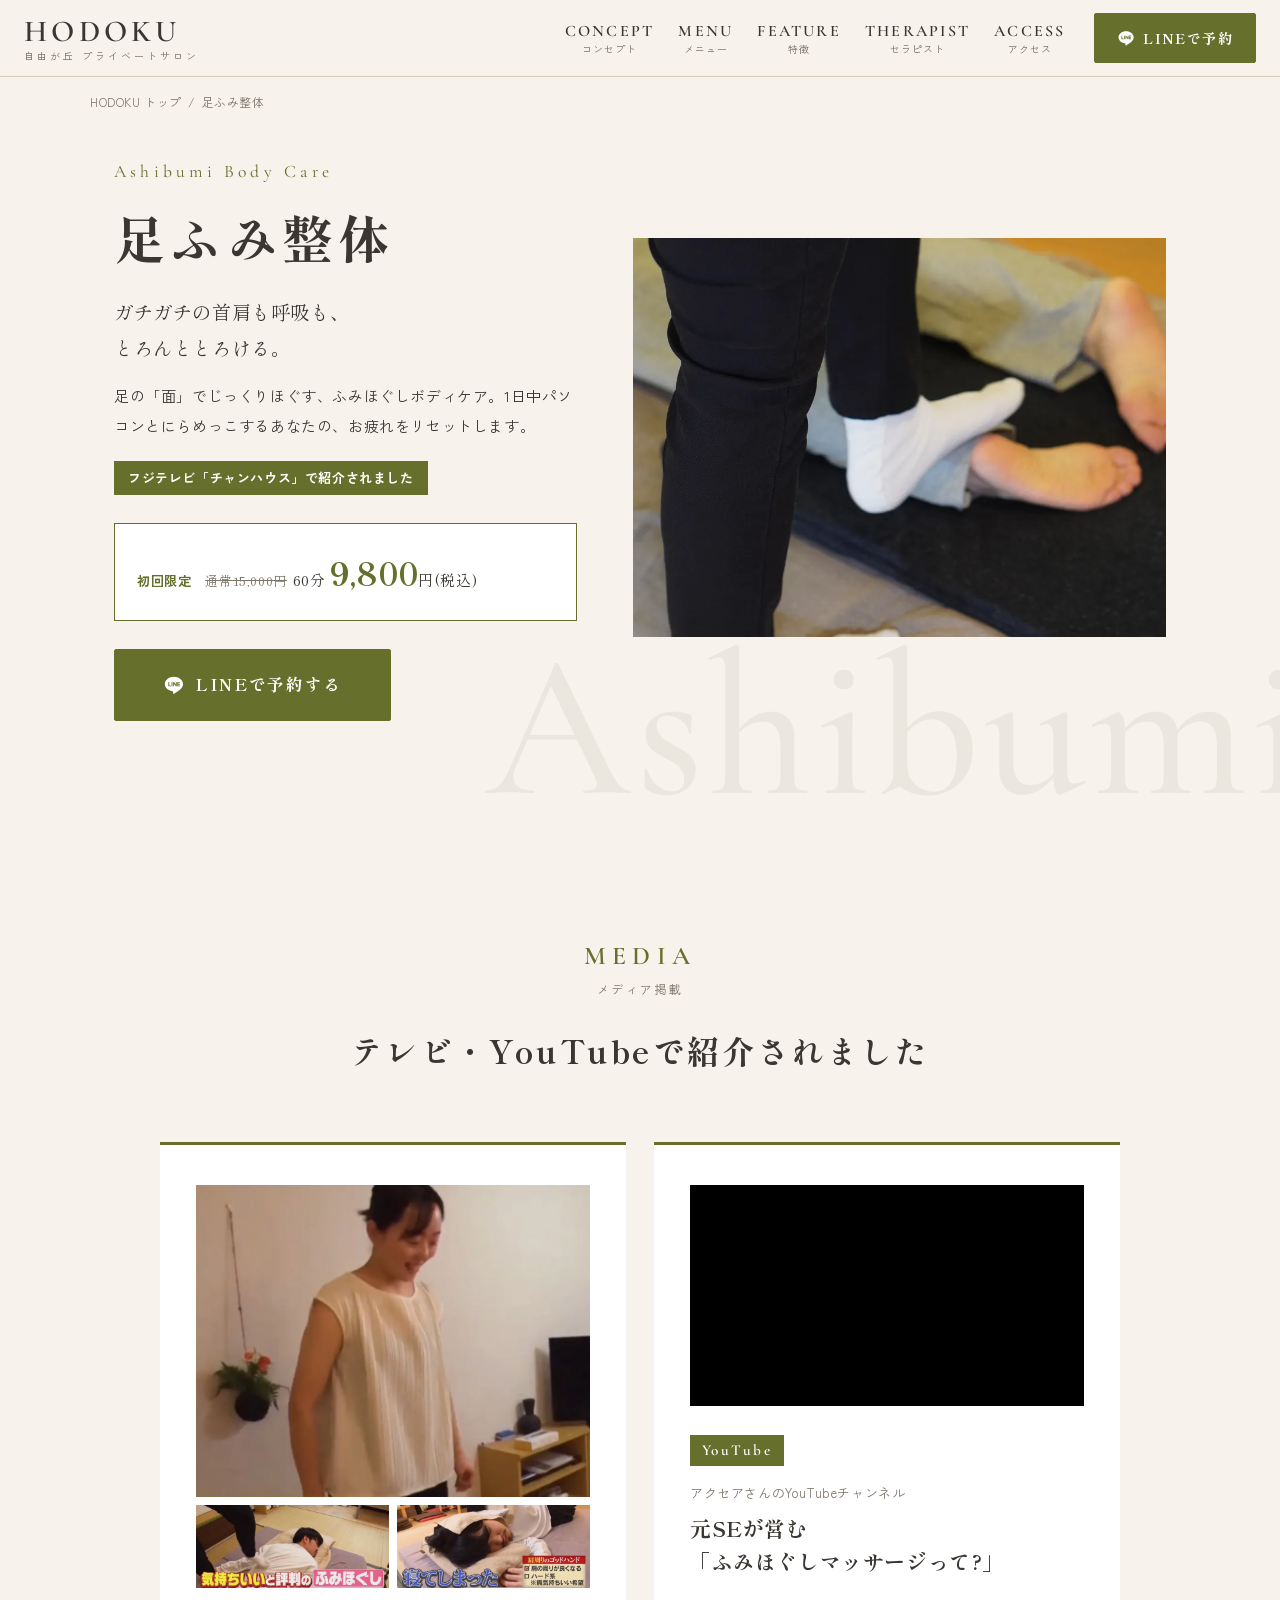
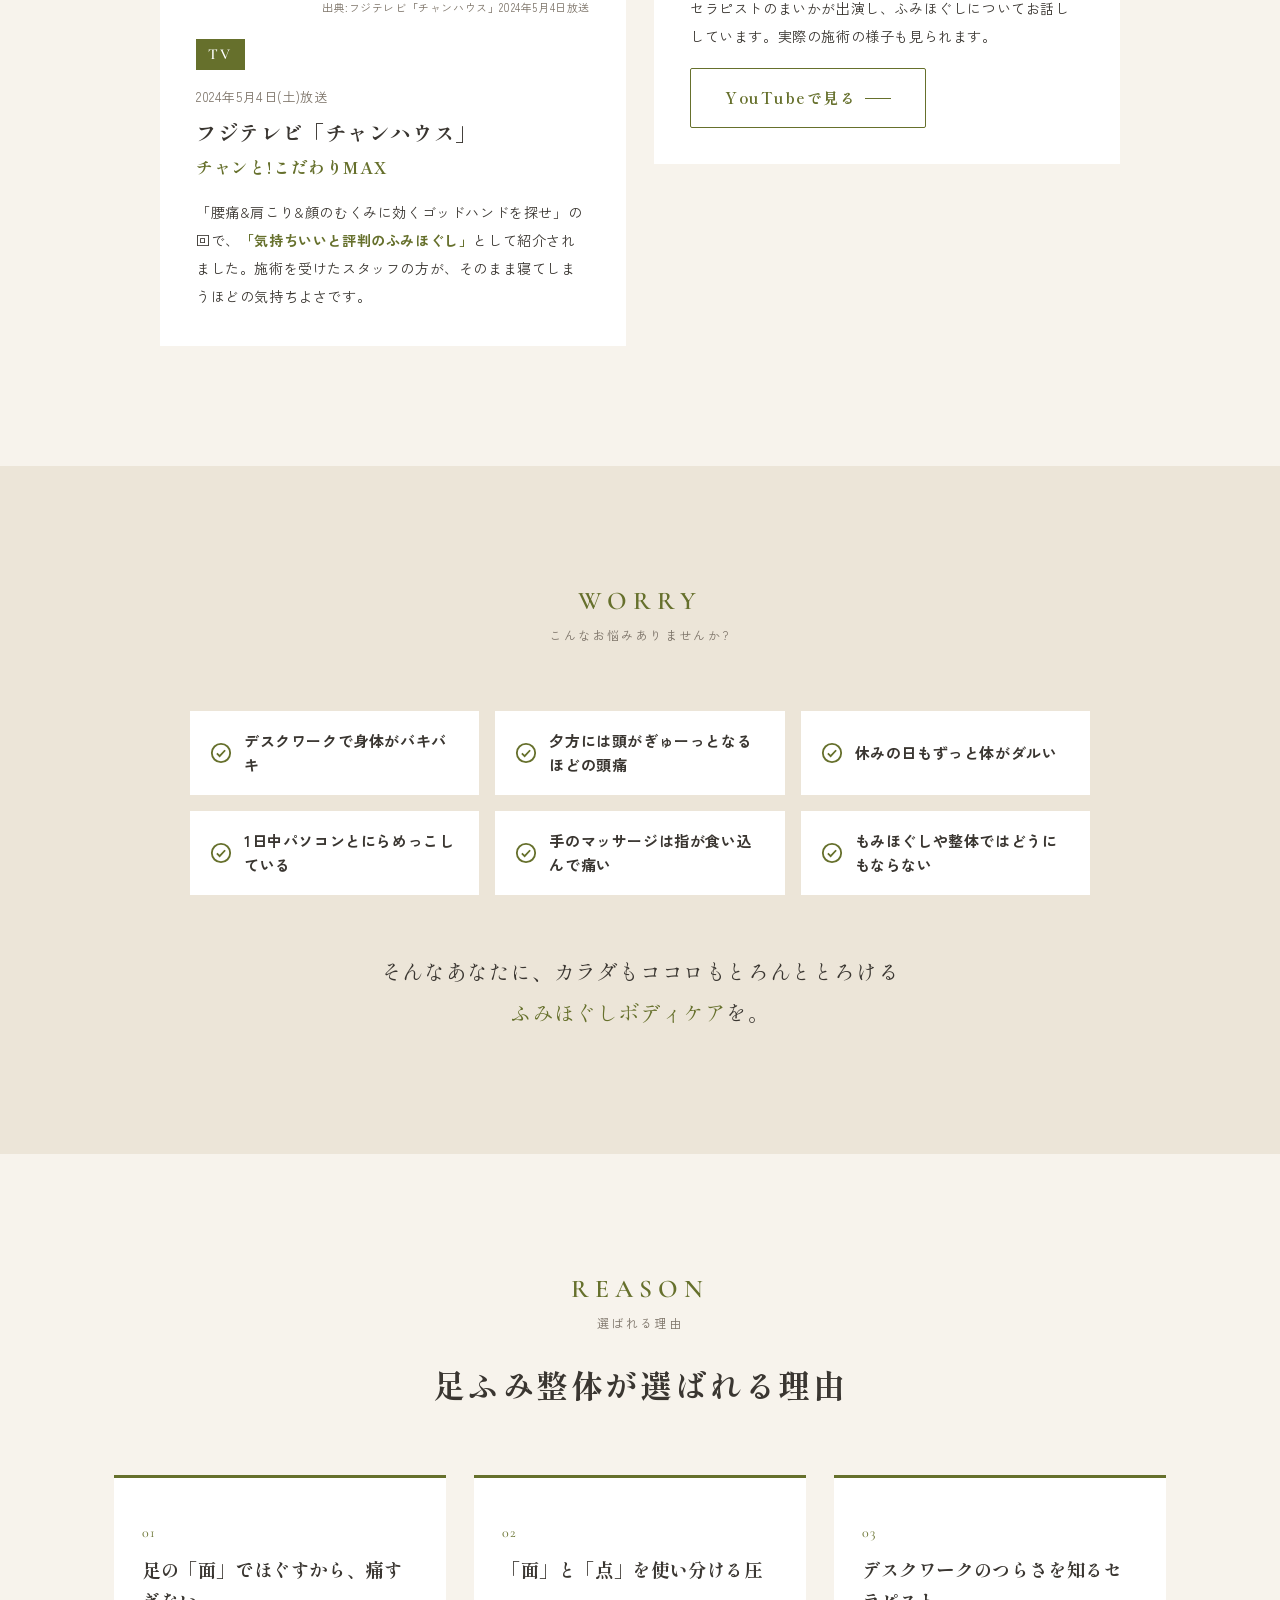
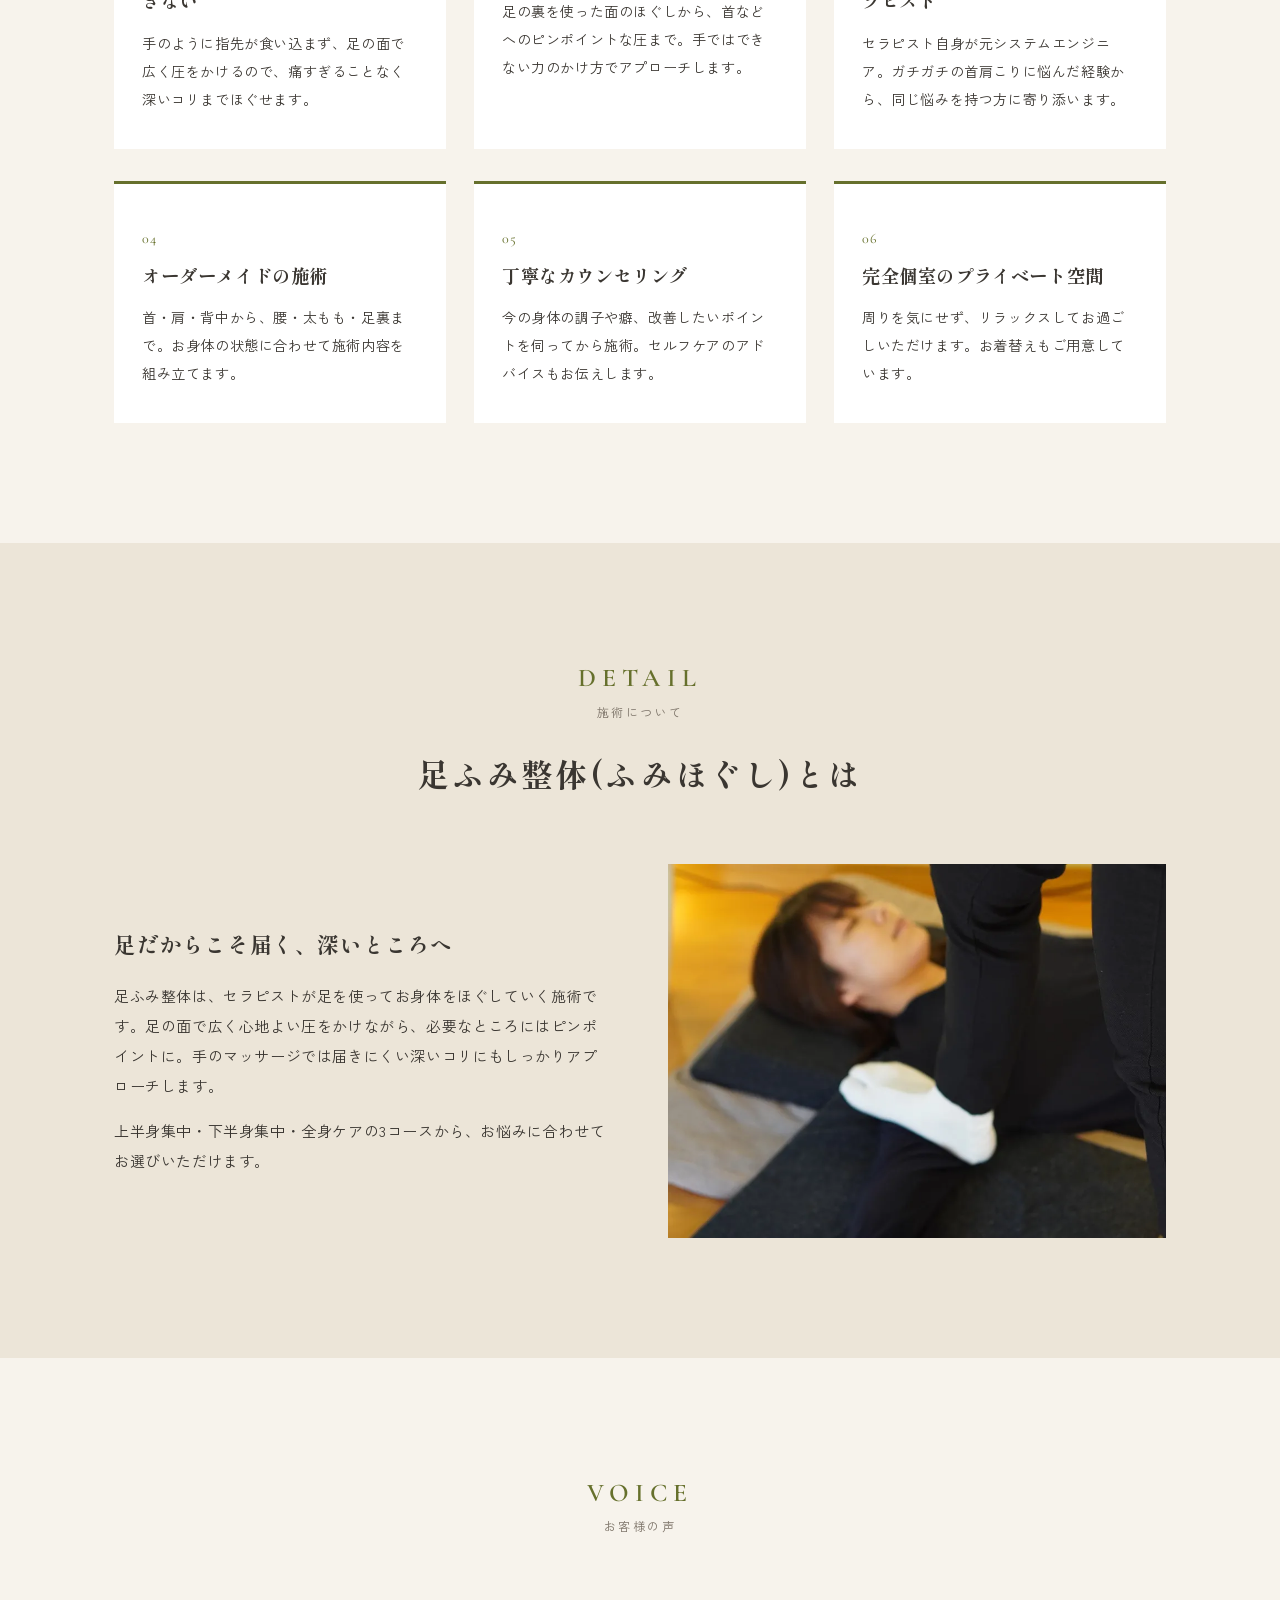
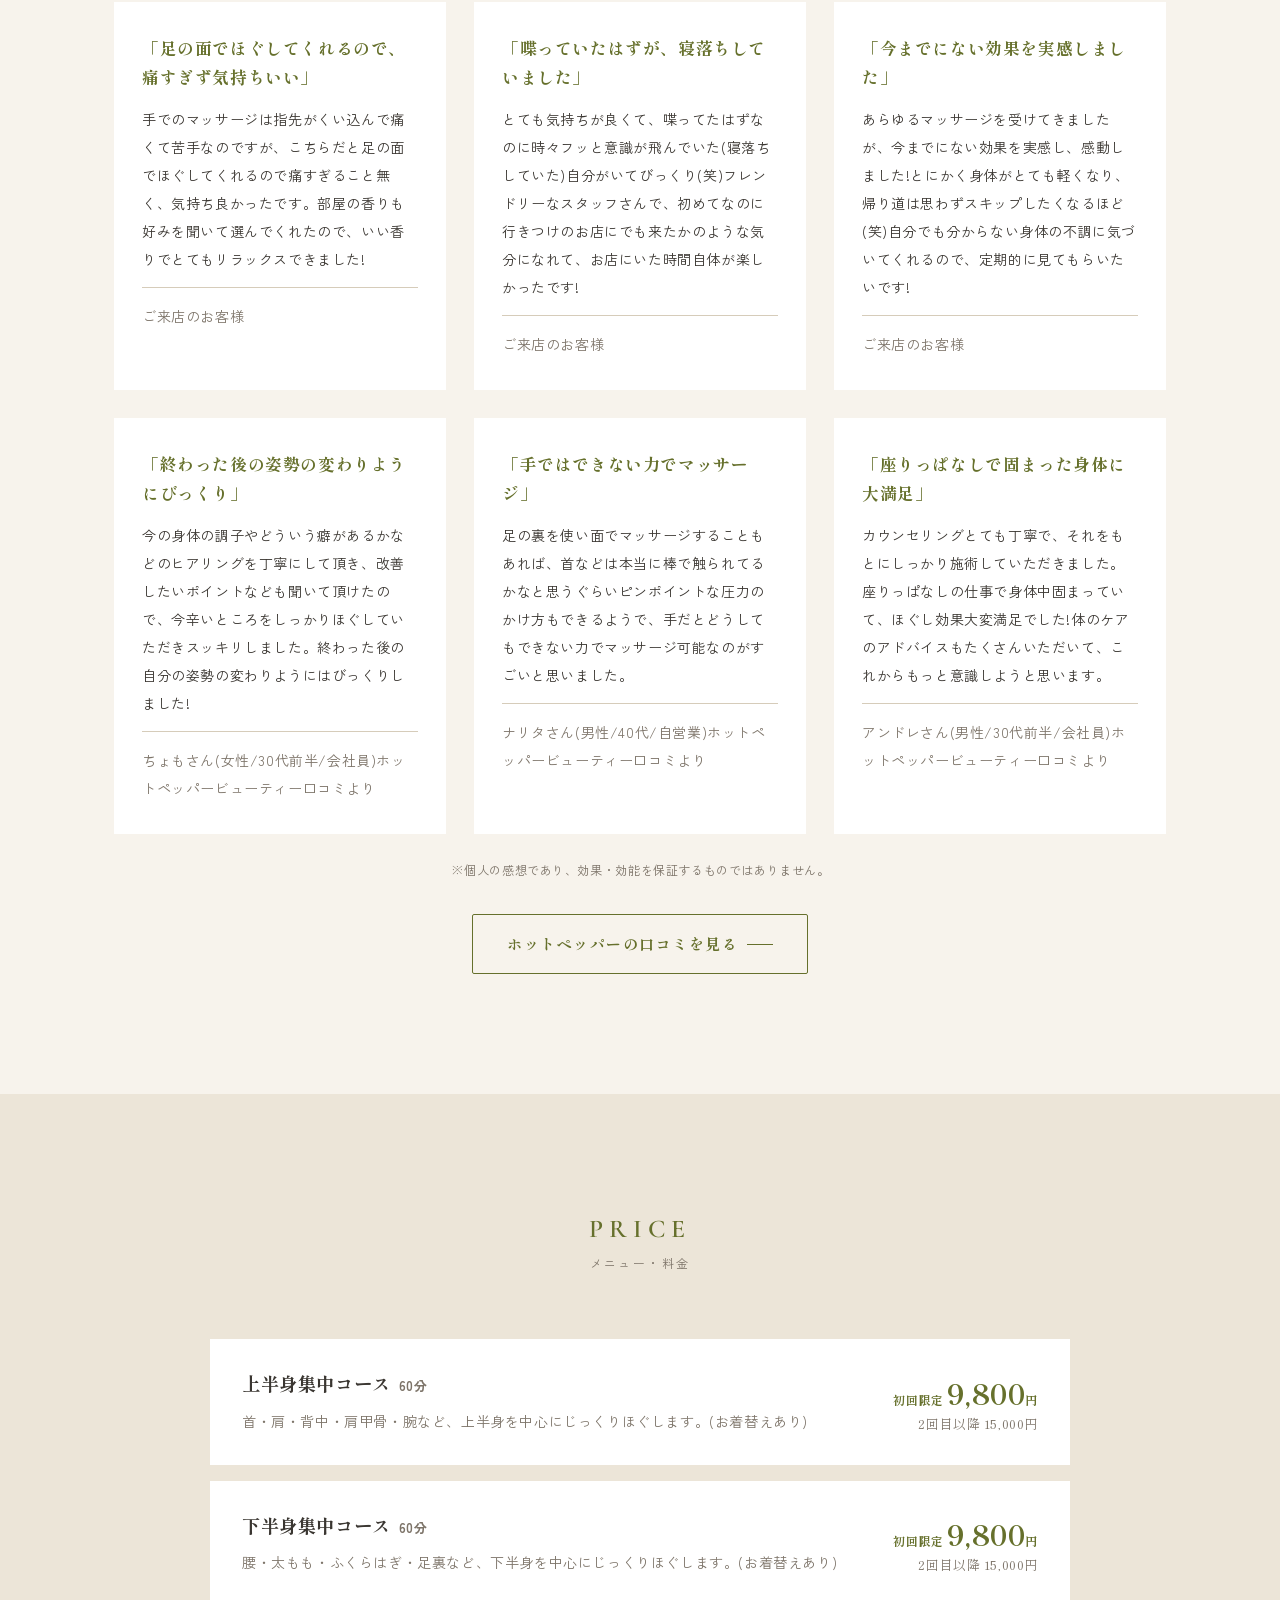
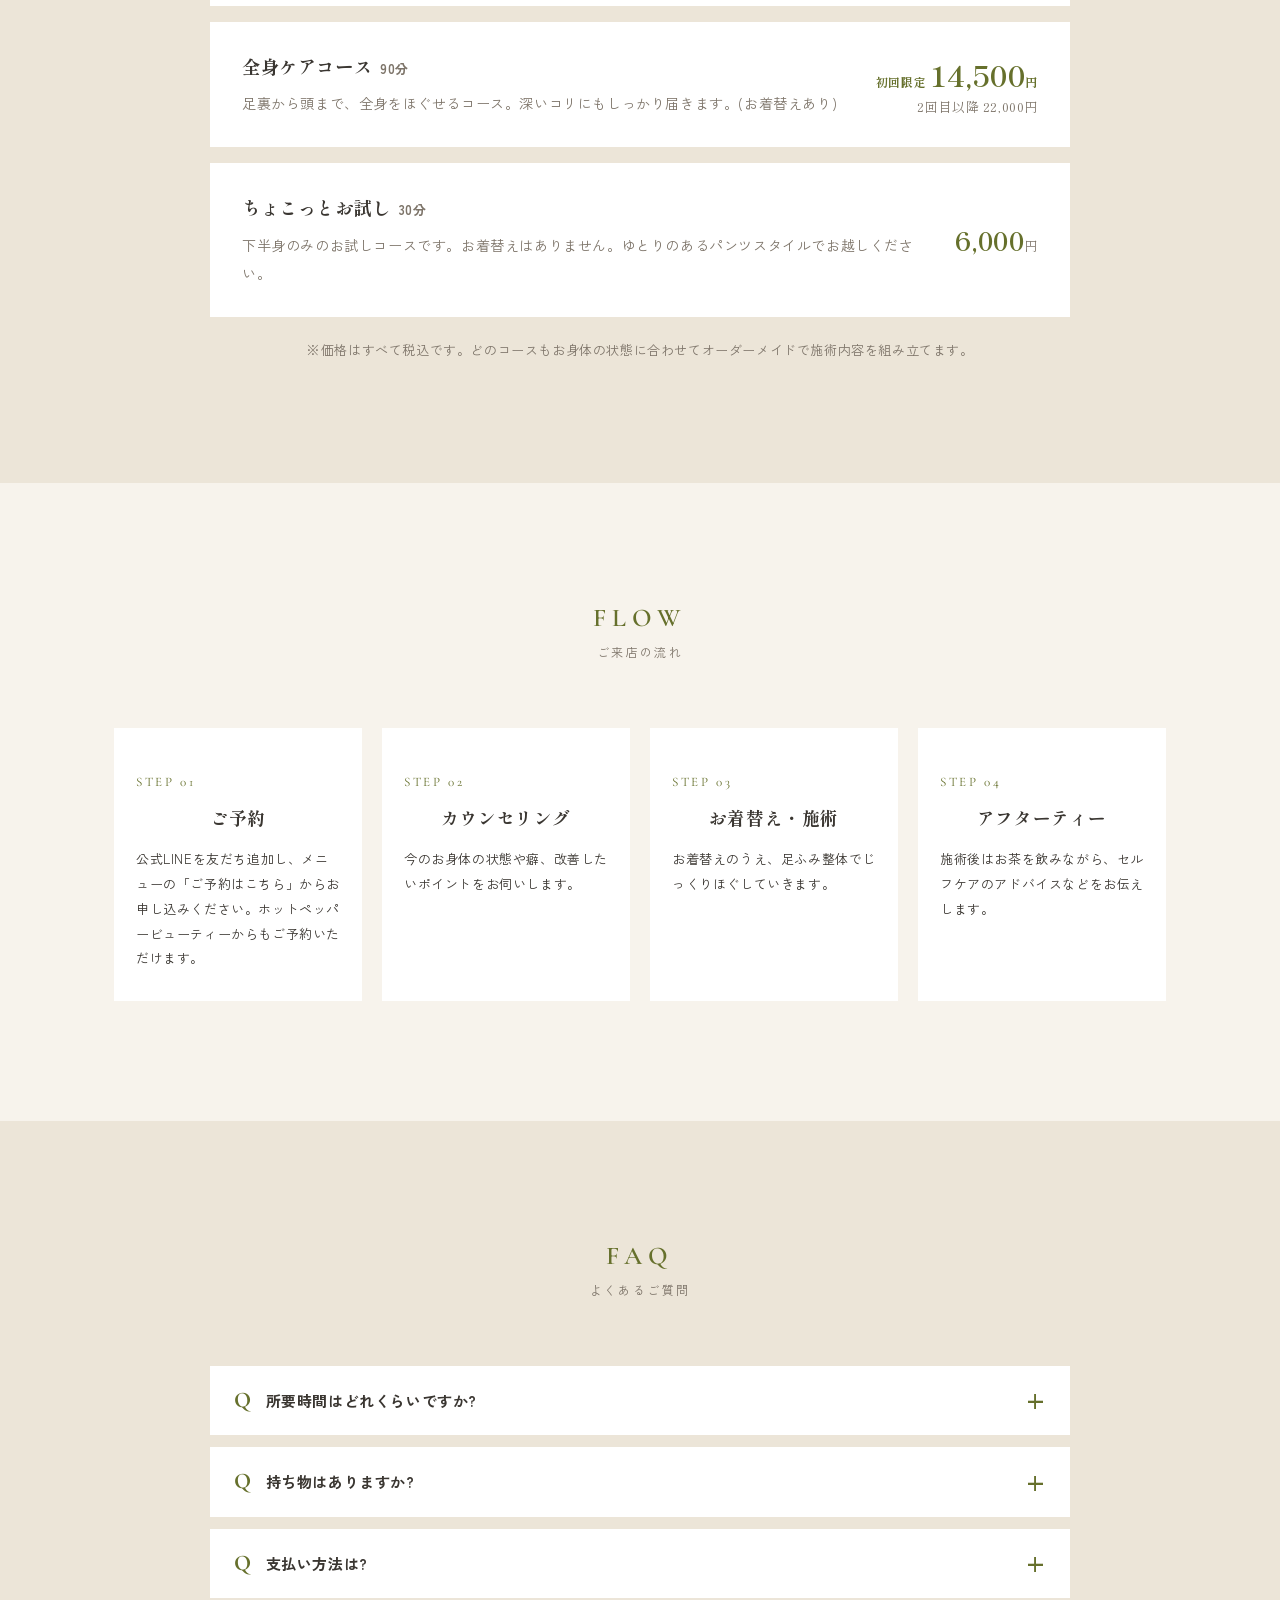
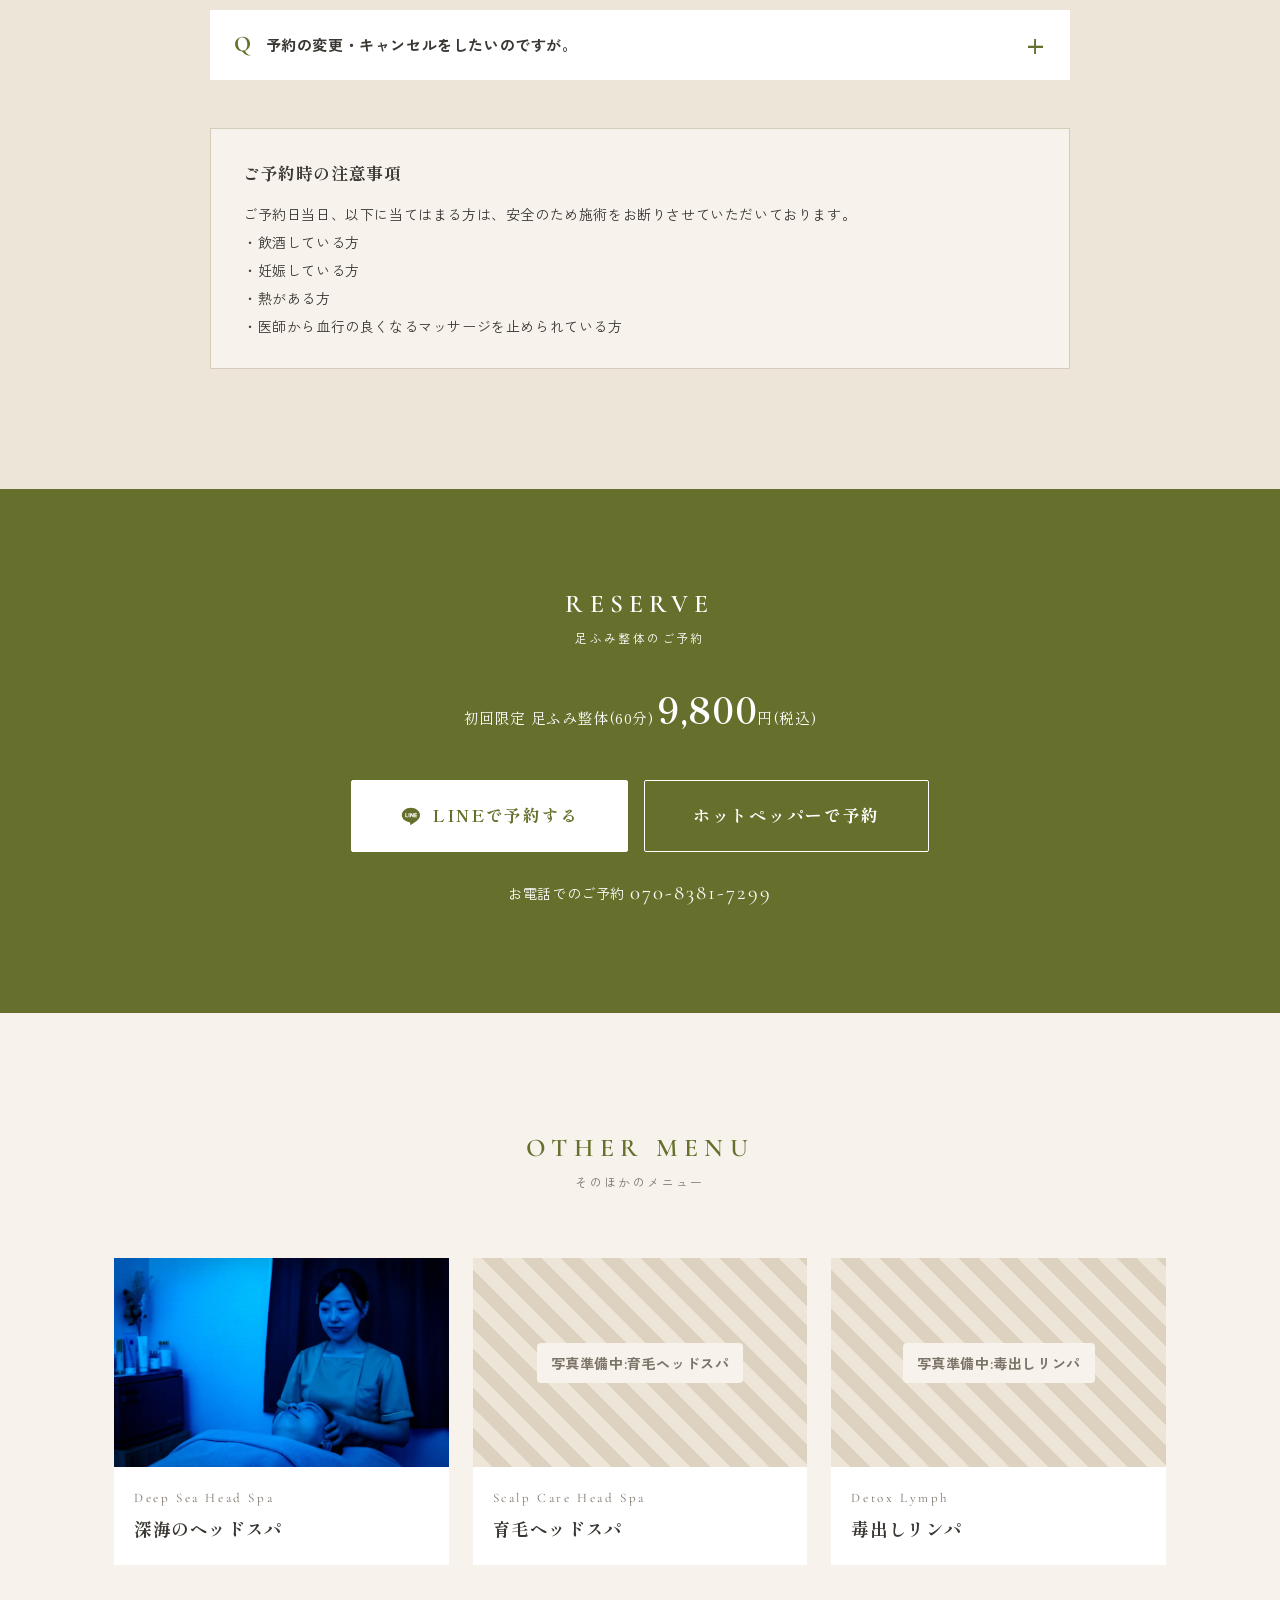
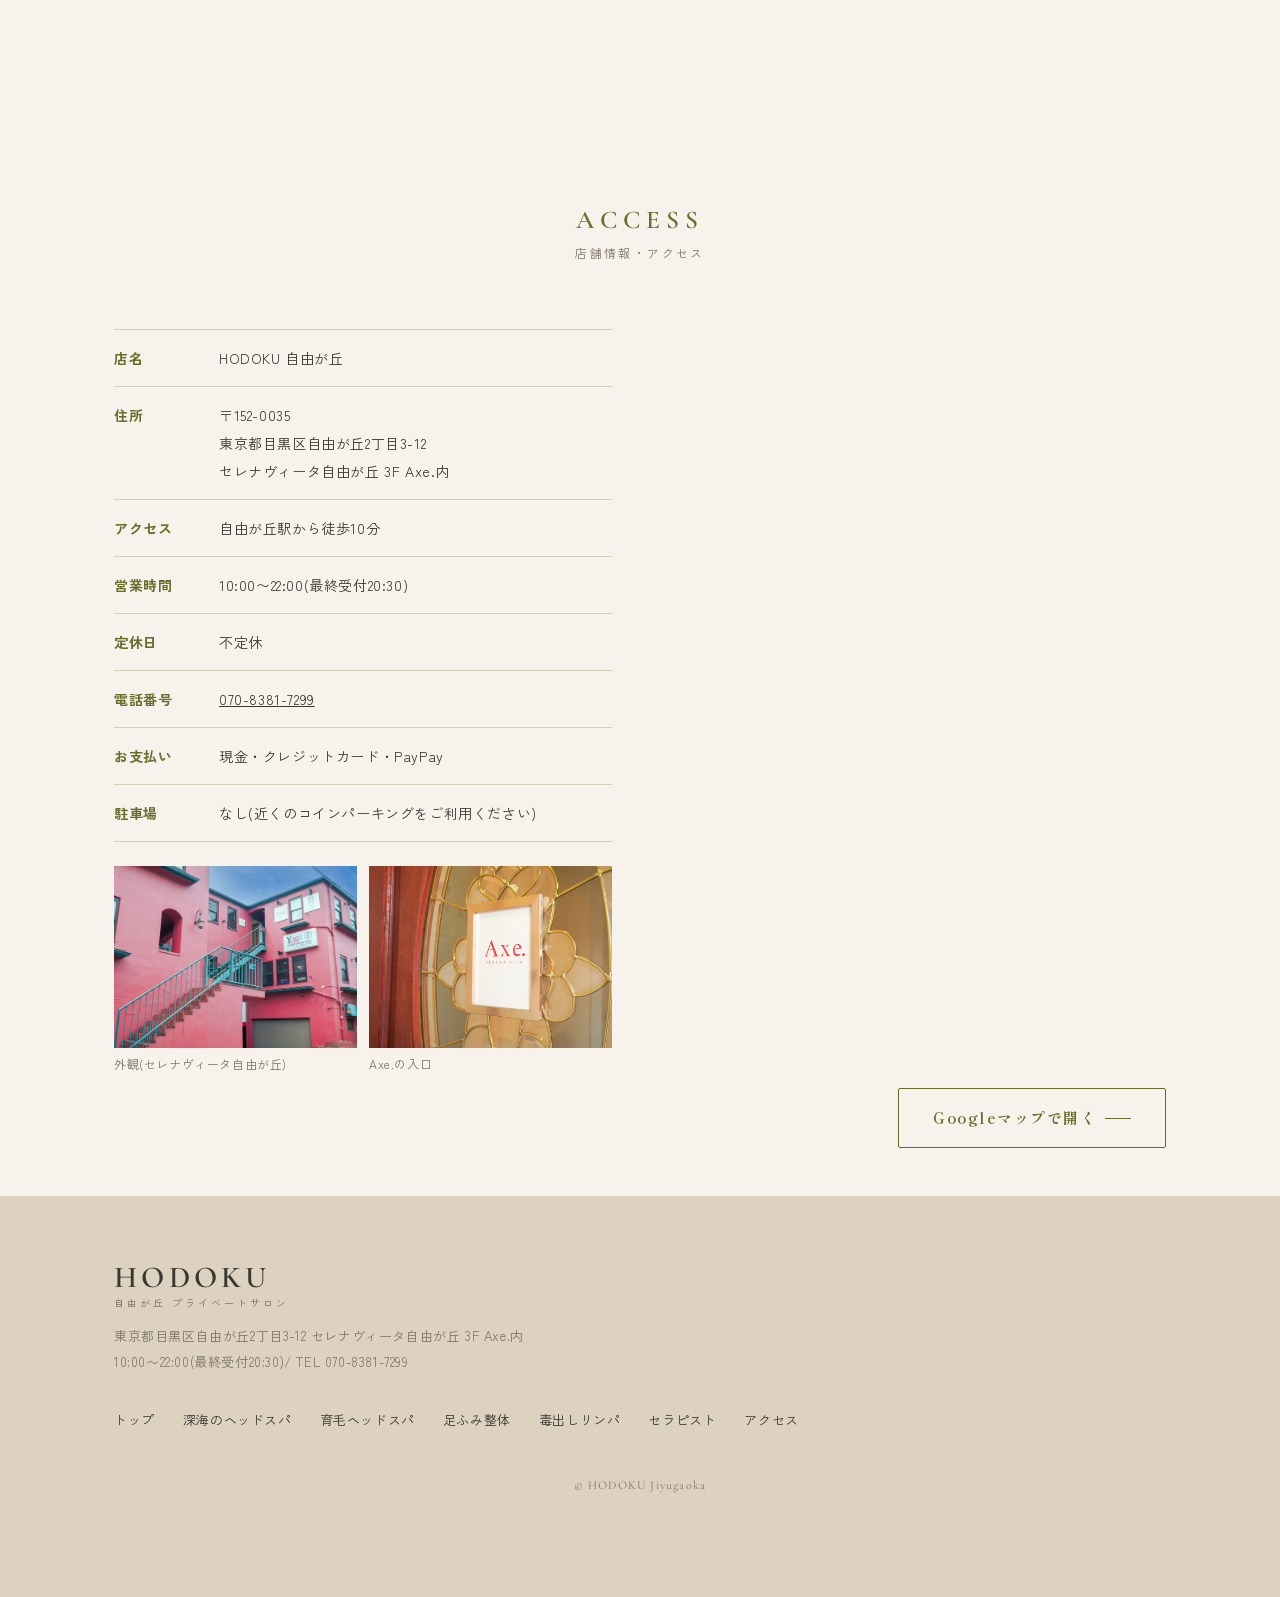
==== commit b97b4bdb: "Add the TV shot of the therapist to the media card Cropped to leave out the program logo bar and the" ====
--- a/ashibumi.html
+++ b/ashibumi.html
@@ -18,7 +18,7 @@
   <link rel="preconnect" href="https://fonts.googleapis.com">
   <link rel="preconnect" href="https://fonts.gstatic.com" crossorigin>
   <link href="https://fonts.googleapis.com/css2?family=Shippori+Mincho:wght@500;700&family=Zen+Kaku+Gothic+New:wght@400;500;700&family=Cormorant+Garamond:wght@500;600&display=swap" rel="stylesheet">
-  <link rel="stylesheet" href="css/style.css?v=20261031f">
+  <link rel="stylesheet" href="css/style.css?v=20261031g">
 </head>
 <body id="top" class="theme-ashibumi">
 
@@ -86,6 +86,7 @@
         <ul class="media-list">
           <li class="media-item">
             <div class="media-item__photos">
+              <img class="media-item__main" src="images/tv-maika.webp" width="840" height="665" alt="番組で紹介されたセラピストのまいか" loading="lazy">
               <img src="images/tv-1.webp" width="1200" height="518" alt="番組内で「気持ちいいと評判のふみほぐし」と紹介された足ふみ整体の様子" loading="lazy">
               <img src="images/tv-2.webp" width="1200" height="520" alt="施術を受けたスタッフが寝てしまった様子" loading="lazy">
             </div>
@@ -431,6 +432,6 @@
   </div>
   <a href="#top" class="pagetop" id="pagetop" aria-label="ページの先頭へ">PAGE<br>TOP</a>
 
-  <script src="js/main.js?v=20261031f"></script>
+  <script src="js/main.js?v=20261031g"></script>
 </body>
 </html>
--- a/css/style.css
+++ b/css/style.css
@@ -744,7 +744,8 @@
   .media-list { grid-template-columns: 1fr; gap: 16px; }
   .media-item { padding: 32px 22px 26px; }
 }
-.media-item__photos { display: grid; gap: 8px; margin-bottom: 8px; }
+.media-item__photos { display: grid; grid-template-columns: 1fr 1fr; gap: 8px; margin-bottom: 8px; }
+.media-item__main { grid-column: 1 / -1; }
 .media-item__photos img { width: 100%; height: auto; }
 .media-item__credit { margin-bottom: 20px; font-size: 11px; color: var(--muted); text-align: right; }
 .media-item__movie { position: relative; margin-bottom: 28px; aspect-ratio: 16 / 9; background: #000; }
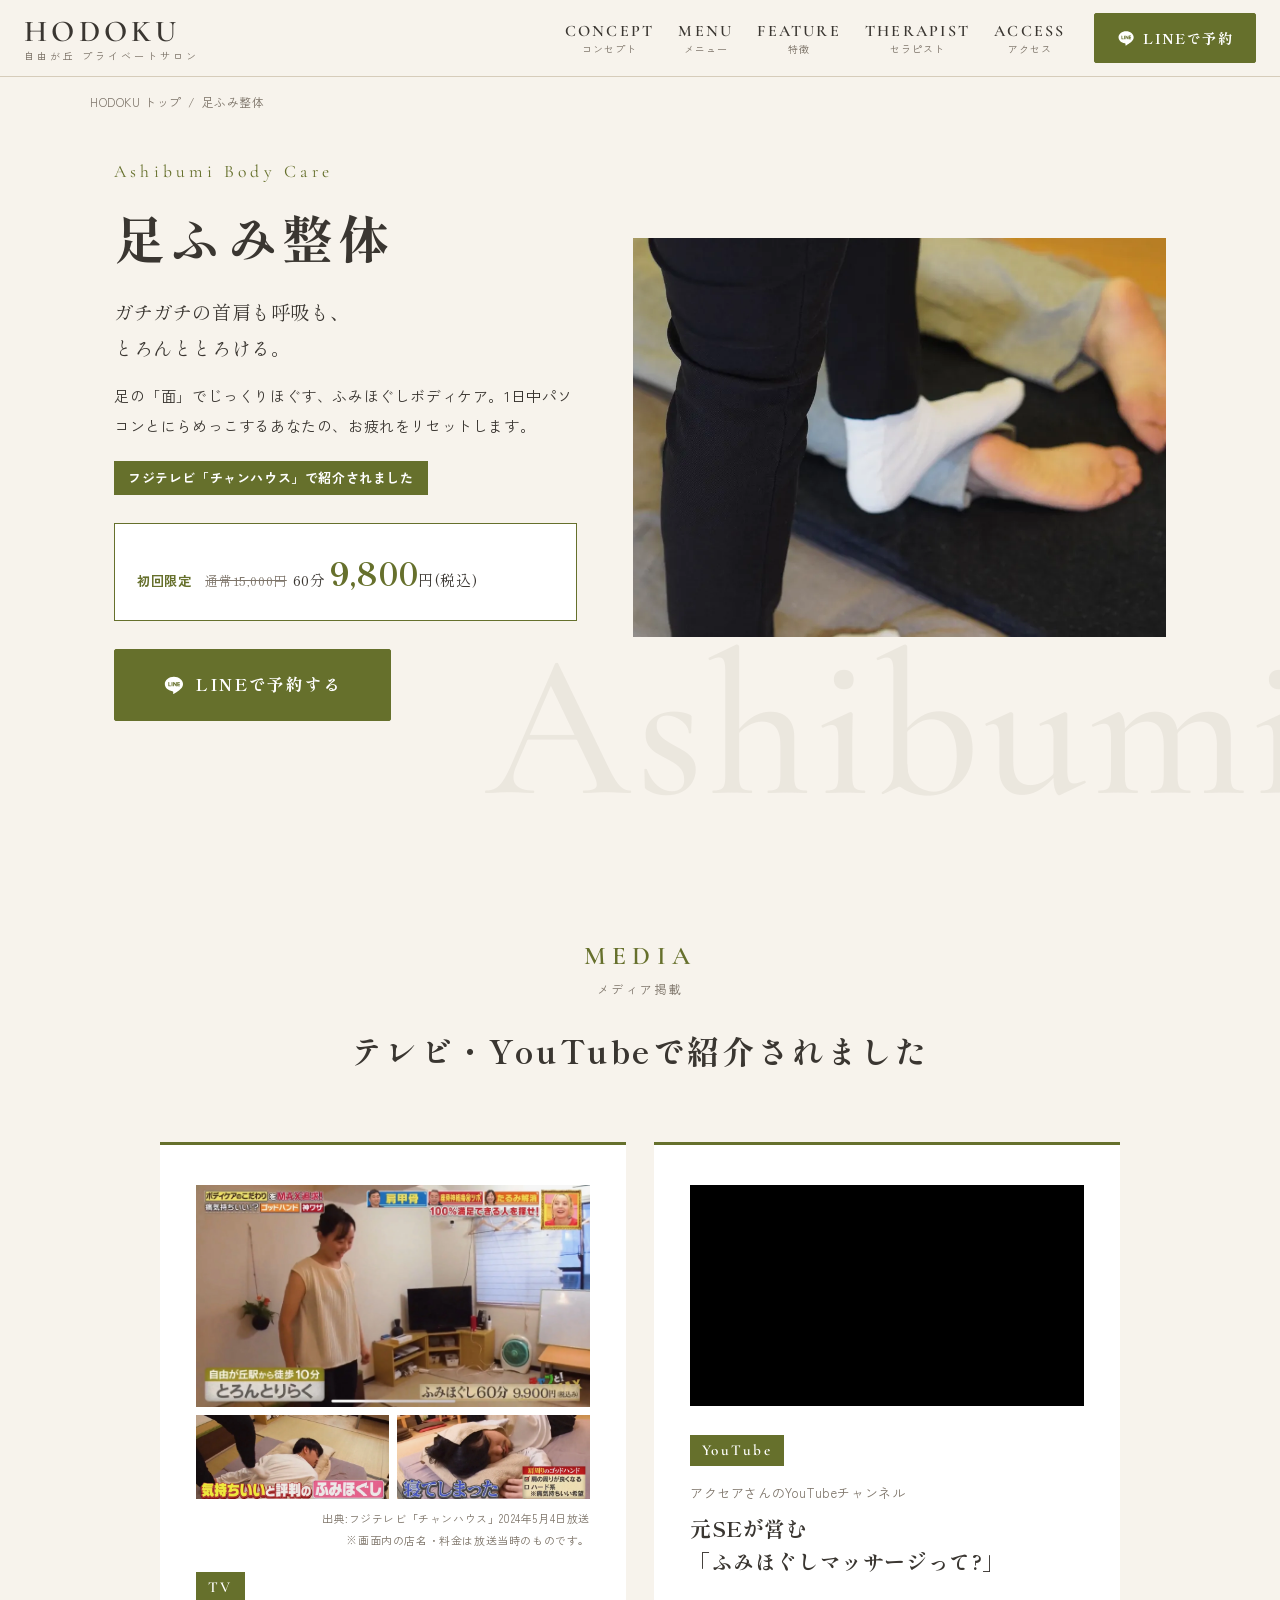
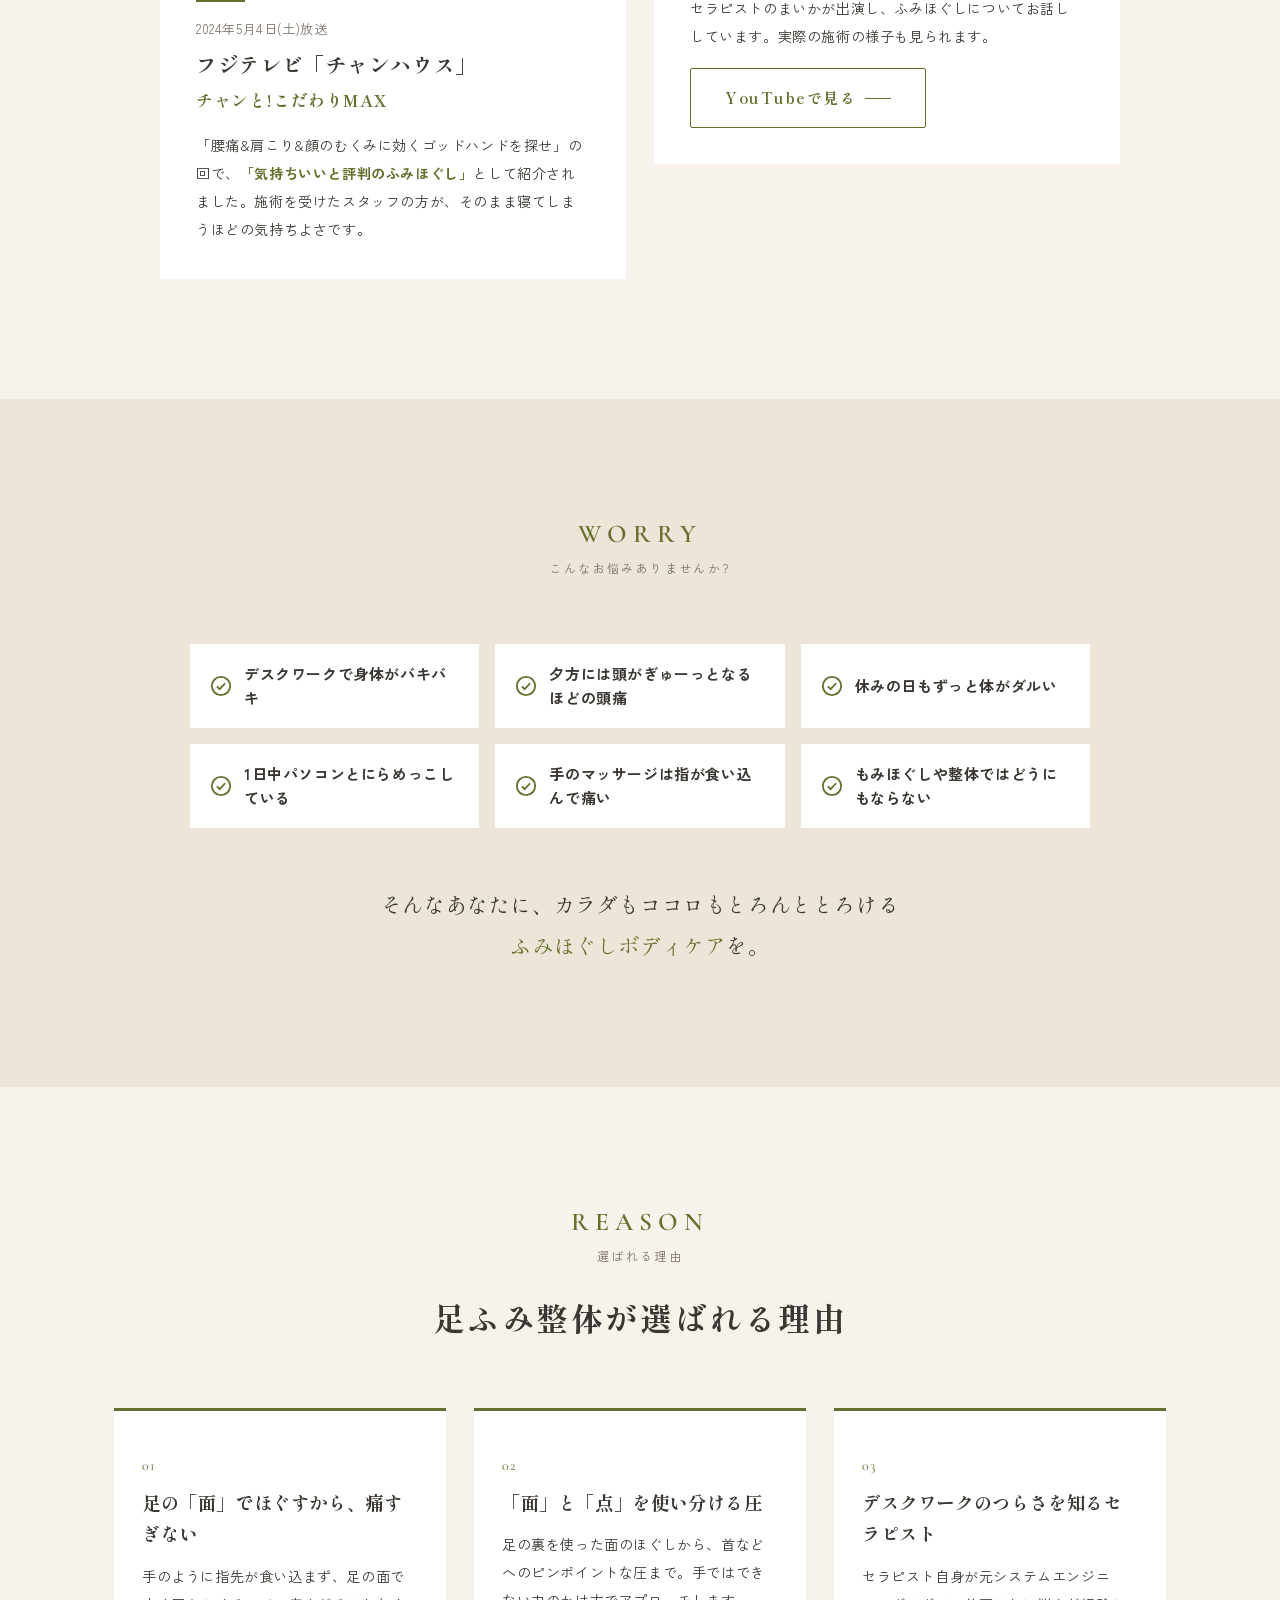
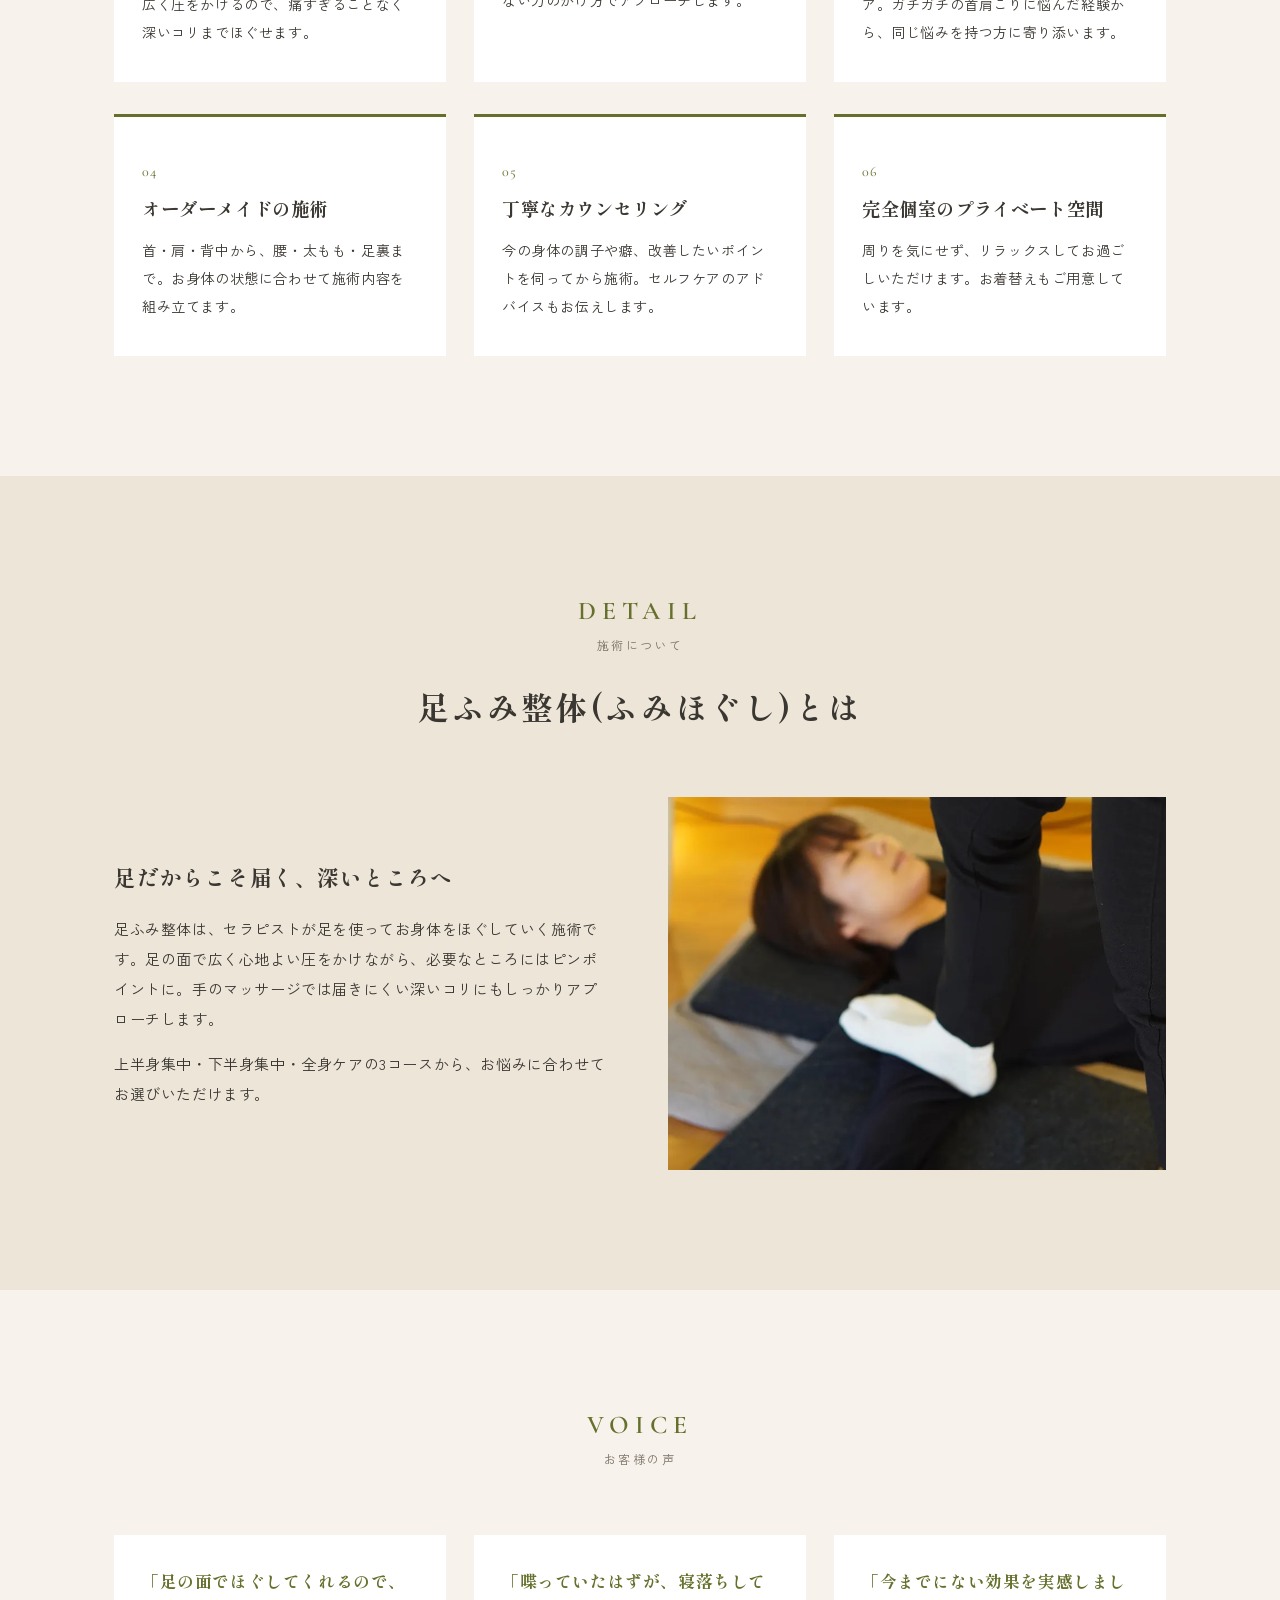
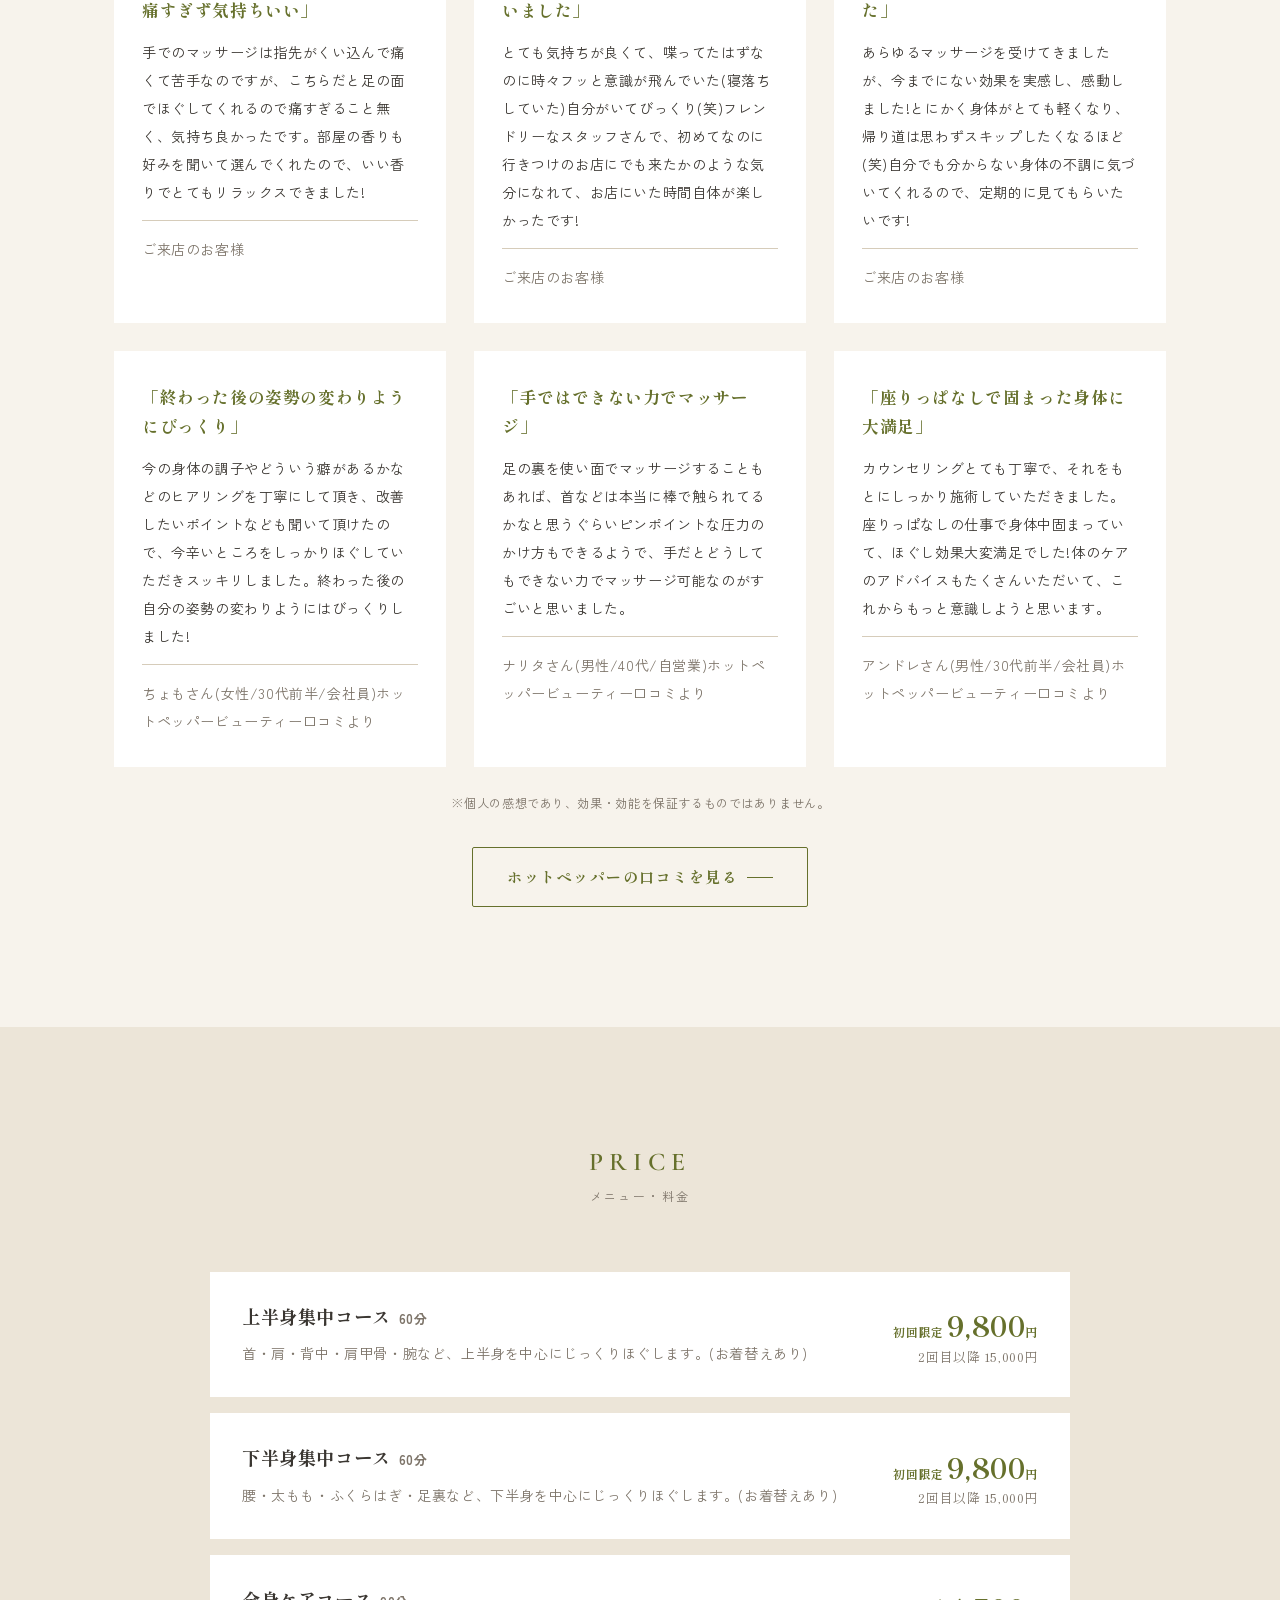
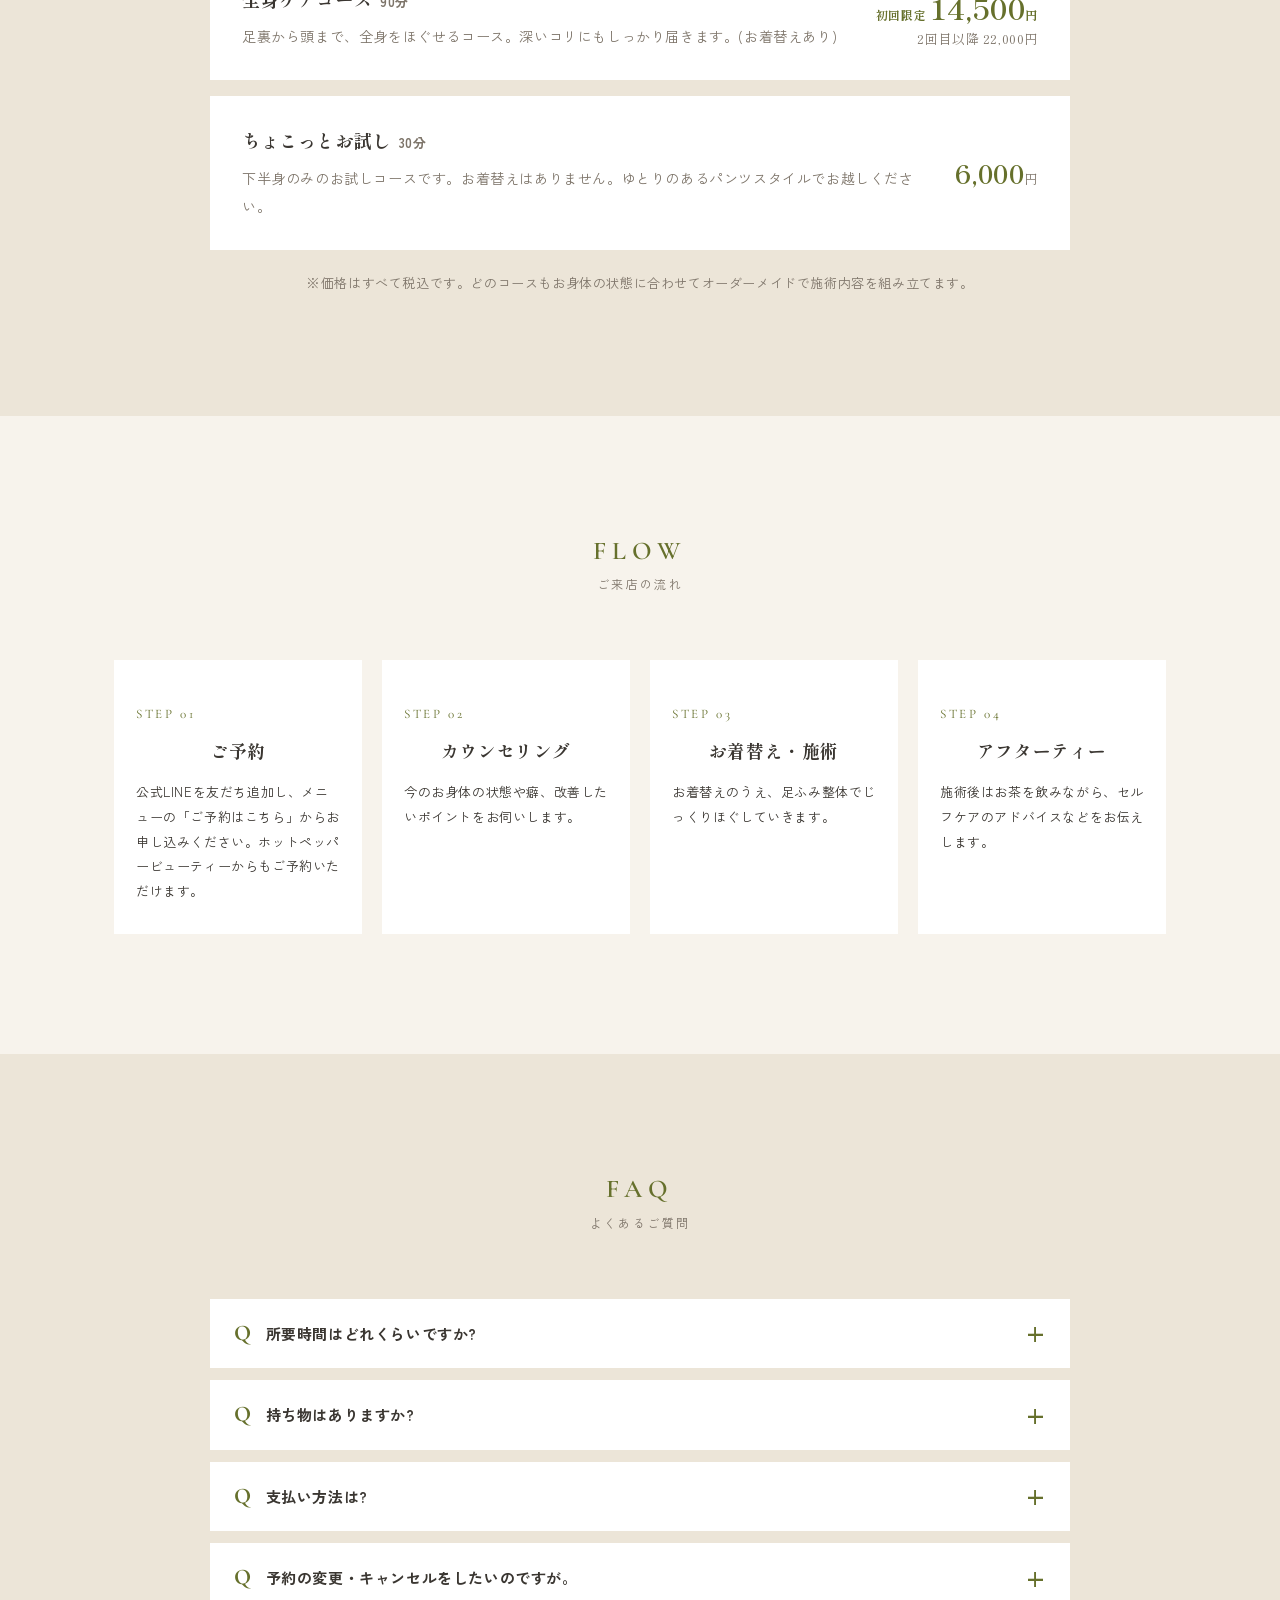
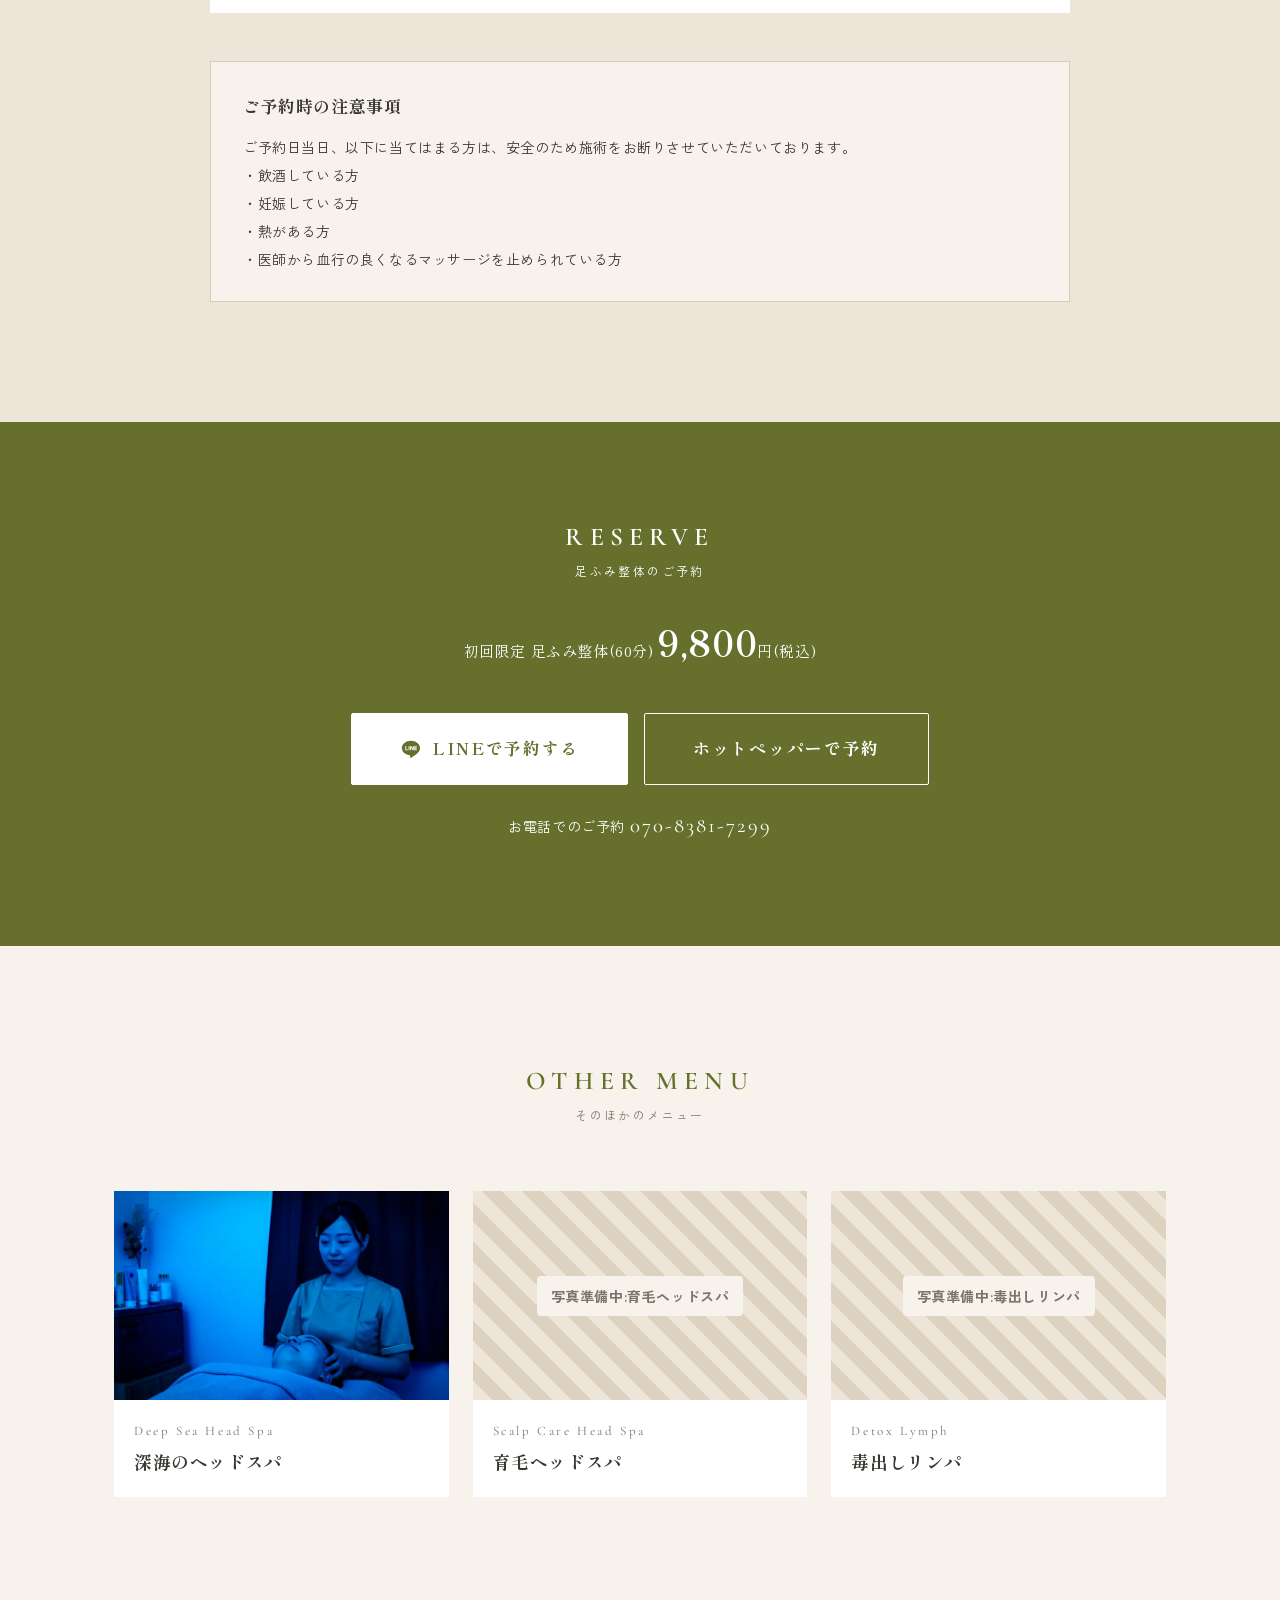
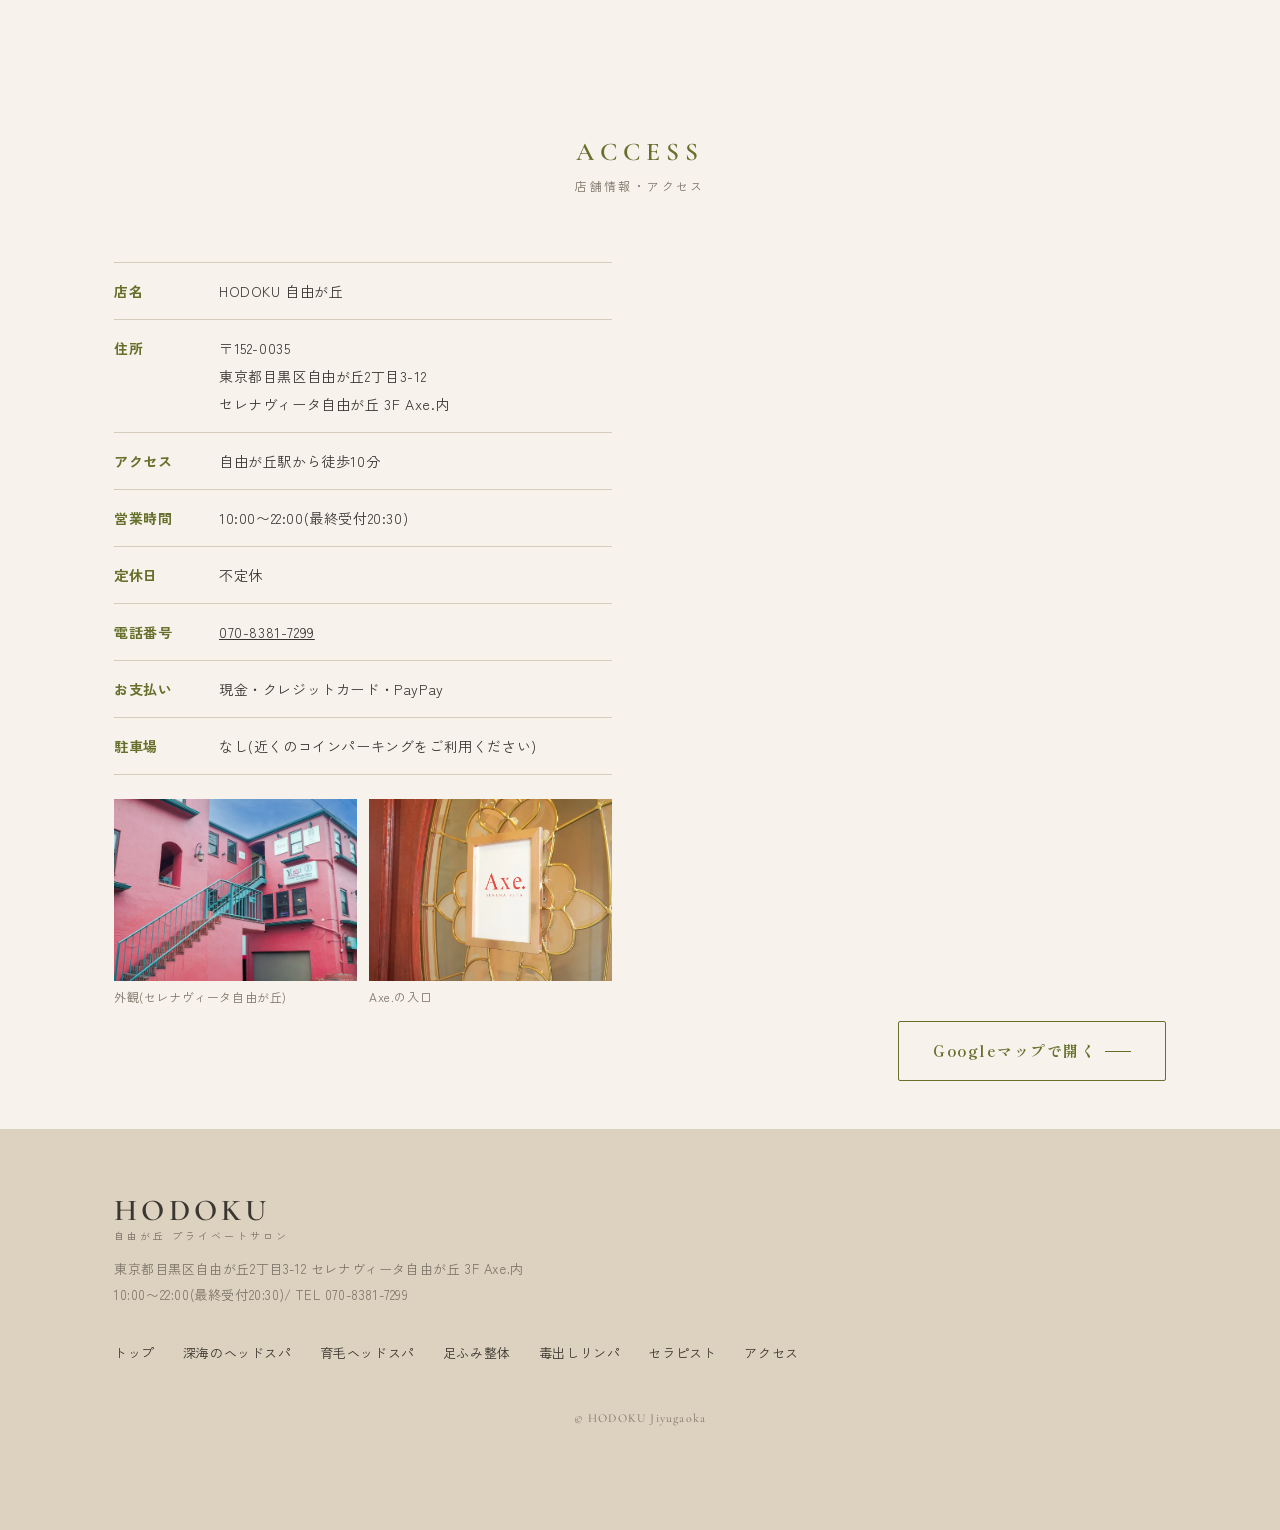
==== commit c827042d: "Write the Scalp Care Head Spa content and show the TV frame uncropped Scalp Care Head Spa: Nu Skin T" ====
--- a/ashibumi.html
+++ b/ashibumi.html
@@ -18,7 +18,7 @@
   <link rel="preconnect" href="https://fonts.googleapis.com">
   <link rel="preconnect" href="https://fonts.gstatic.com" crossorigin>
   <link href="https://fonts.googleapis.com/css2?family=Shippori+Mincho:wght@500;700&family=Zen+Kaku+Gothic+New:wght@400;500;700&family=Cormorant+Garamond:wght@500;600&display=swap" rel="stylesheet">
-  <link rel="stylesheet" href="css/style.css?v=20261031g">
+  <link rel="stylesheet" href="css/style.css?v=20261101b">
 </head>
 <body id="top" class="theme-ashibumi">
 
@@ -86,11 +86,11 @@
         <ul class="media-list">
           <li class="media-item">
             <div class="media-item__photos">
-              <img class="media-item__main" src="images/tv-maika.webp" width="840" height="665" alt="番組で紹介されたセラピストのまいか" loading="lazy">
+              <img class="media-item__main" src="images/tv-maika.webp" width="1701" height="962" alt="番組で紹介されたセラピストのまいか" loading="lazy">
               <img src="images/tv-1.webp" width="1200" height="518" alt="番組内で「気持ちいいと評判のふみほぐし」と紹介された足ふみ整体の様子" loading="lazy">
               <img src="images/tv-2.webp" width="1200" height="520" alt="施術を受けたスタッフが寝てしまった様子" loading="lazy">
             </div>
-            <p class="media-item__credit">出典:フジテレビ「チャンハウス」2024年5月4日放送</p>
+            <p class="media-item__credit">出典:フジテレビ「チャンハウス」2024年5月4日放送<br>※画面内の店名・料金は放送当時のものです。</p>
             <p class="media-item__tag">TV</p>
             <p class="media-item__date">2024年5月4日(土)放送</p>
             <h3>フジテレビ「チャンハウス」<br><small>チャンと!こだわりMAX</small></h3>
@@ -432,6 +432,6 @@
   </div>
   <a href="#top" class="pagetop" id="pagetop" aria-label="ページの先頭へ">PAGE<br>TOP</a>
 
-  <script src="js/main.js?v=20261031g"></script>
+  <script src="js/main.js?v=20261101b"></script>
 </body>
 </html>
--- a/css/style.css
+++ b/css/style.css
@@ -357,10 +357,6 @@
 .therapist__sns { display: flex; gap: 14px; margin-top: 24px; }
 .therapist__sns a { display: inline-flex; align-items: center; gap: 6px; font-size: 13px; text-decoration: none; color: var(--accent); }
 .therapist__sns svg { width: 20px; height: 20px; }
-
-/* ---------- Ticket ---------- */
-.ticket__grid { display: grid; grid-template-columns: 1fr 1fr; gap: 56px; align-items: center; }
-.ticket__photo img { width: 100%; aspect-ratio: 4 / 3; object-fit: cover; }
 
 /* ---------- Contact ---------- */
 .contact {
@@ -673,7 +669,7 @@
   .news { padding-top: 48px; }
   .news__bar { flex-direction: column; align-items: flex-start; gap: 4px; margin: 0 16px; padding: 14px 18px; }
 
-  .concept__grid, .menu-row, .ticket__grid, .access__grid, .page-fv__inner, .detail__grid { grid-template-columns: 1fr; gap: 32px; }
+  .concept__grid, .menu-row, .access__grid, .page-fv__inner, .detail__grid { grid-template-columns: 1fr; gap: 32px; }
   .menu-row + .menu-row { margin-top: 80px; }
   .menu-row:nth-child(even) .menu-row__photo, .detail__grid:nth-of-type(even) .detail__photo { order: 0; }
   .menu-row__photo::after { inset: 10px -10px -10px 10px; }
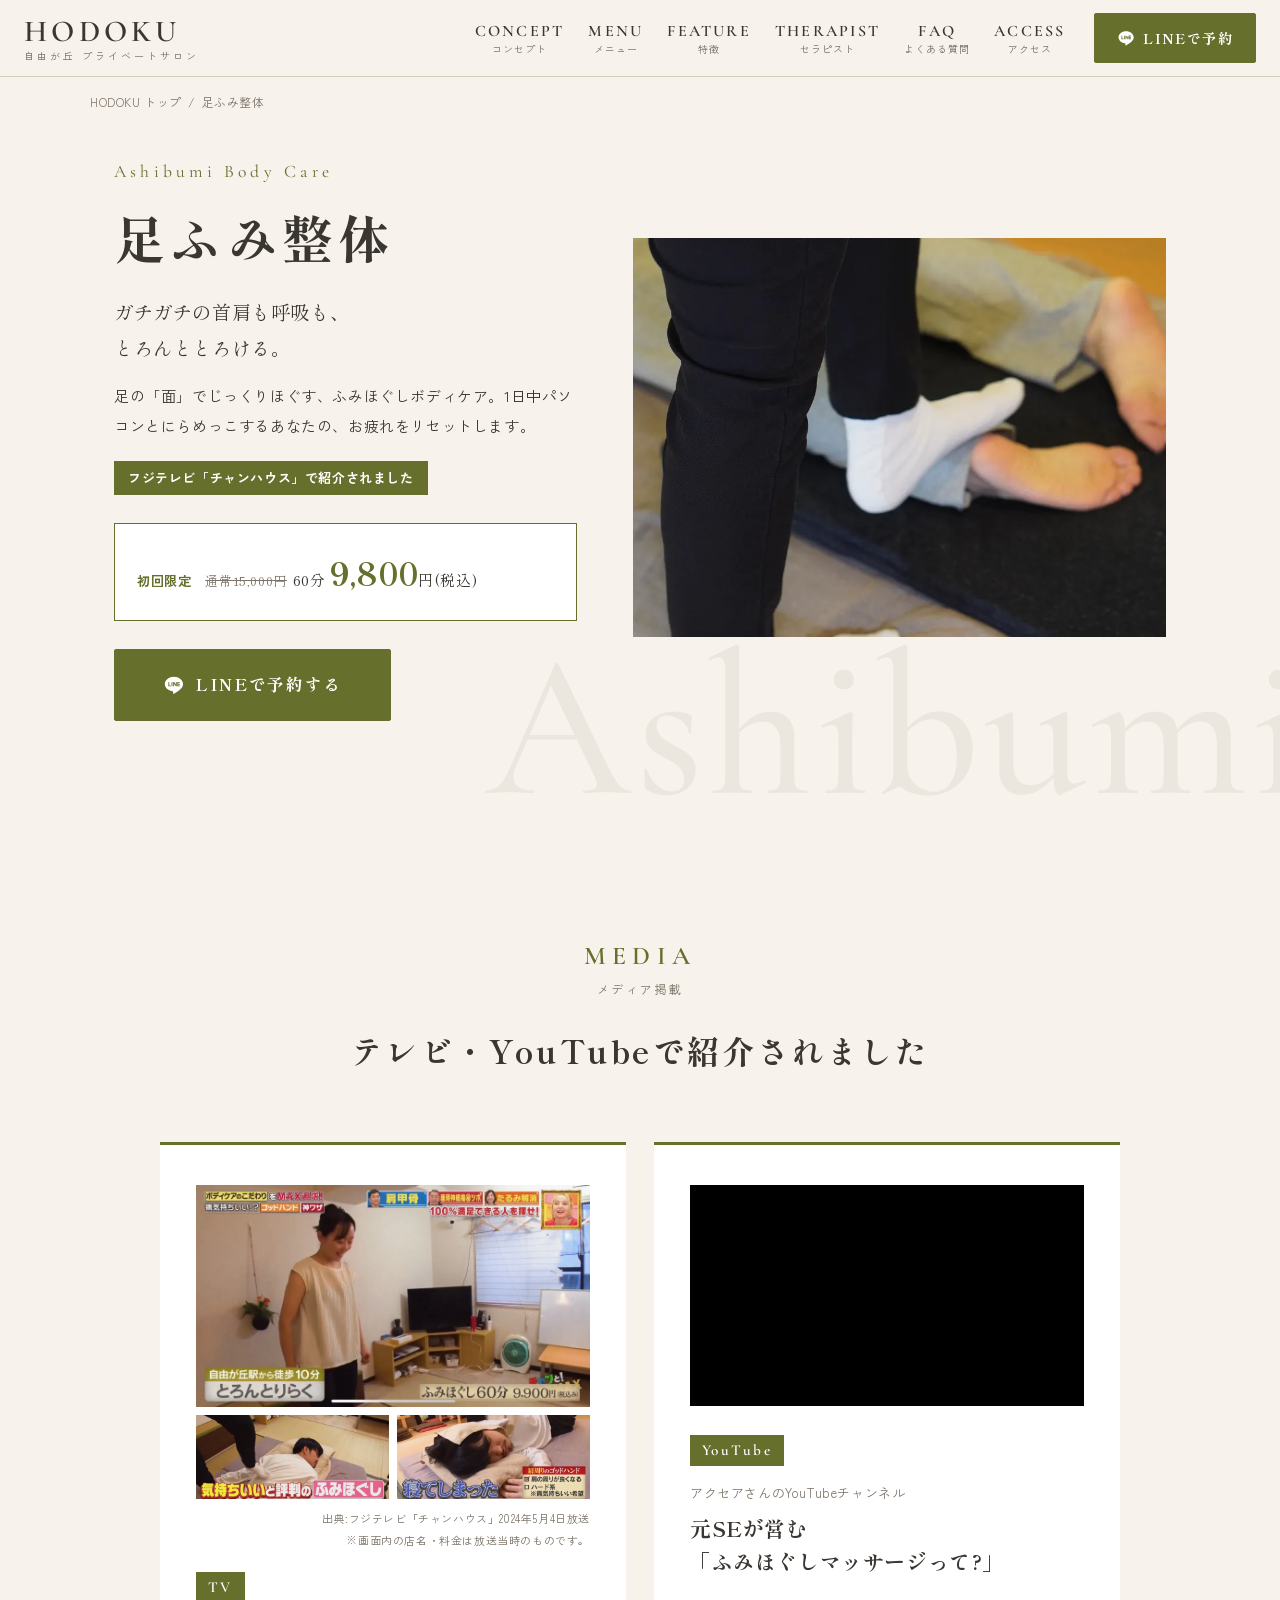
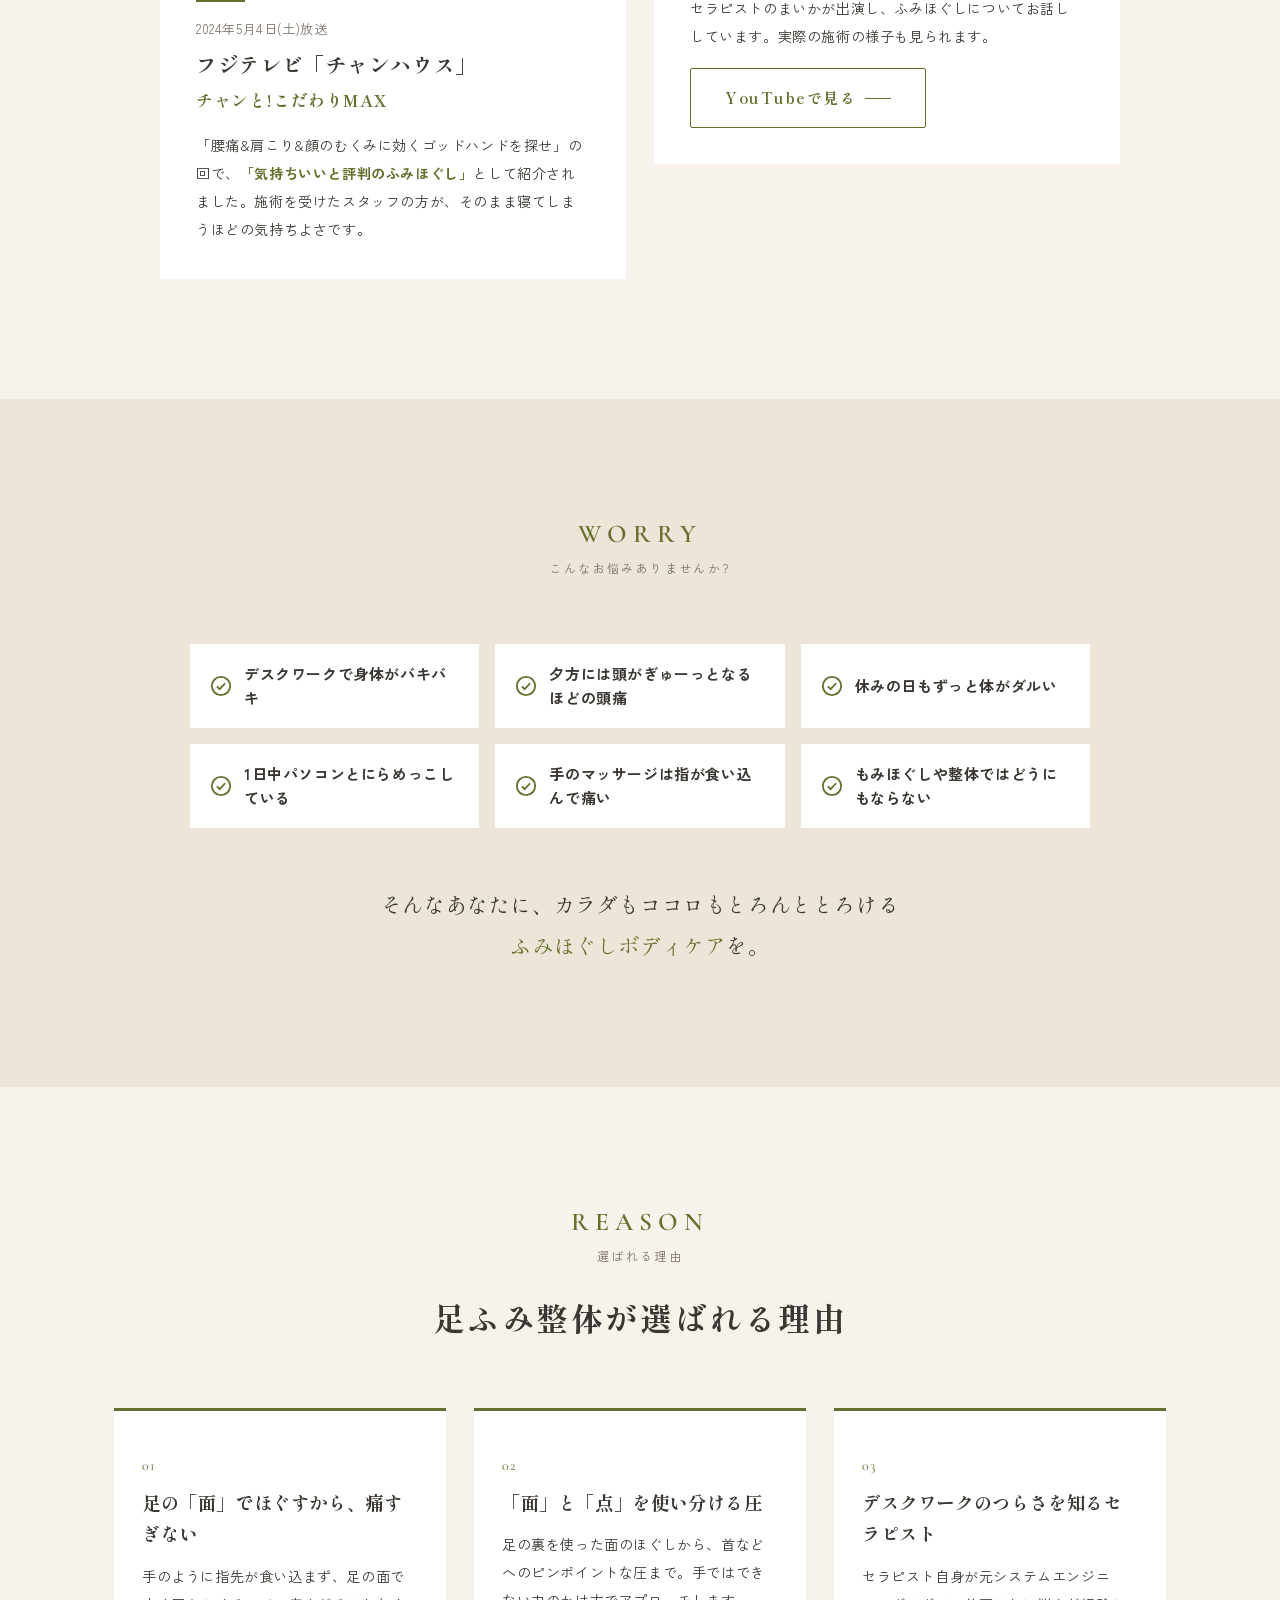
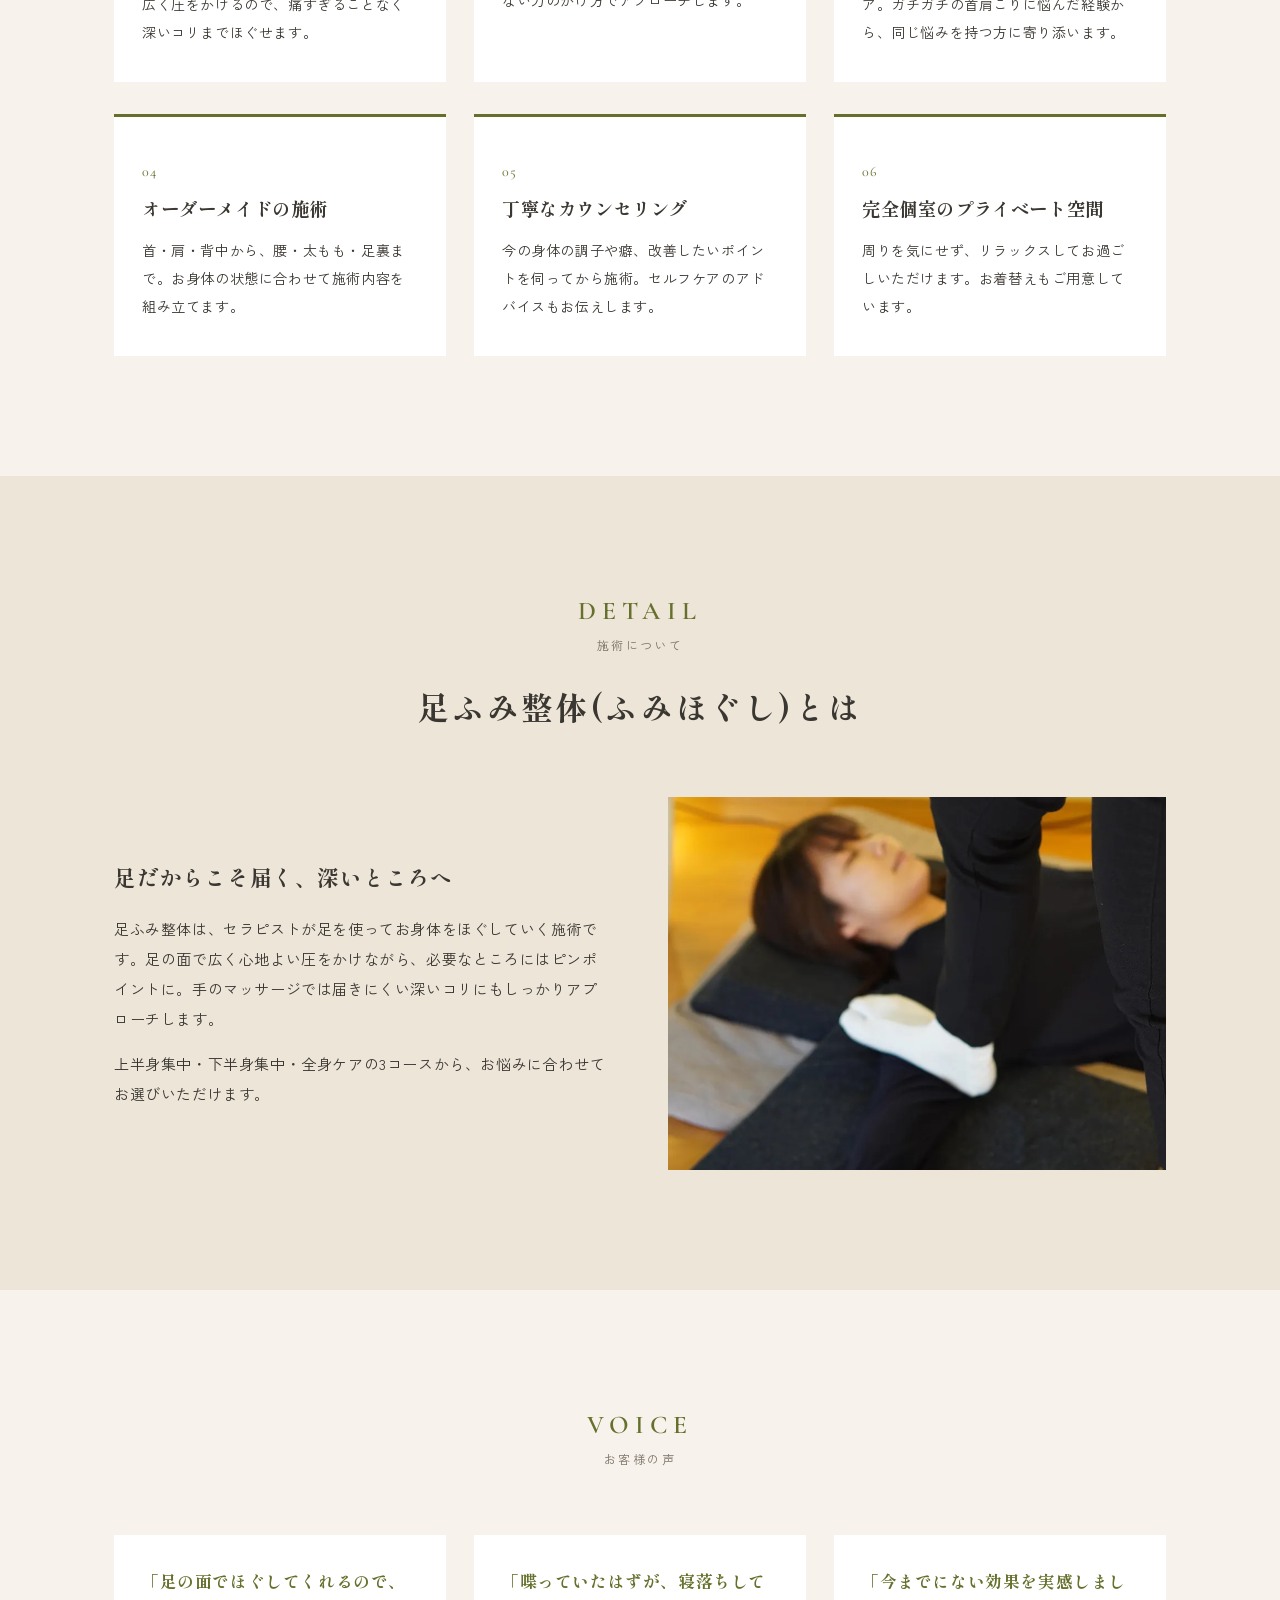
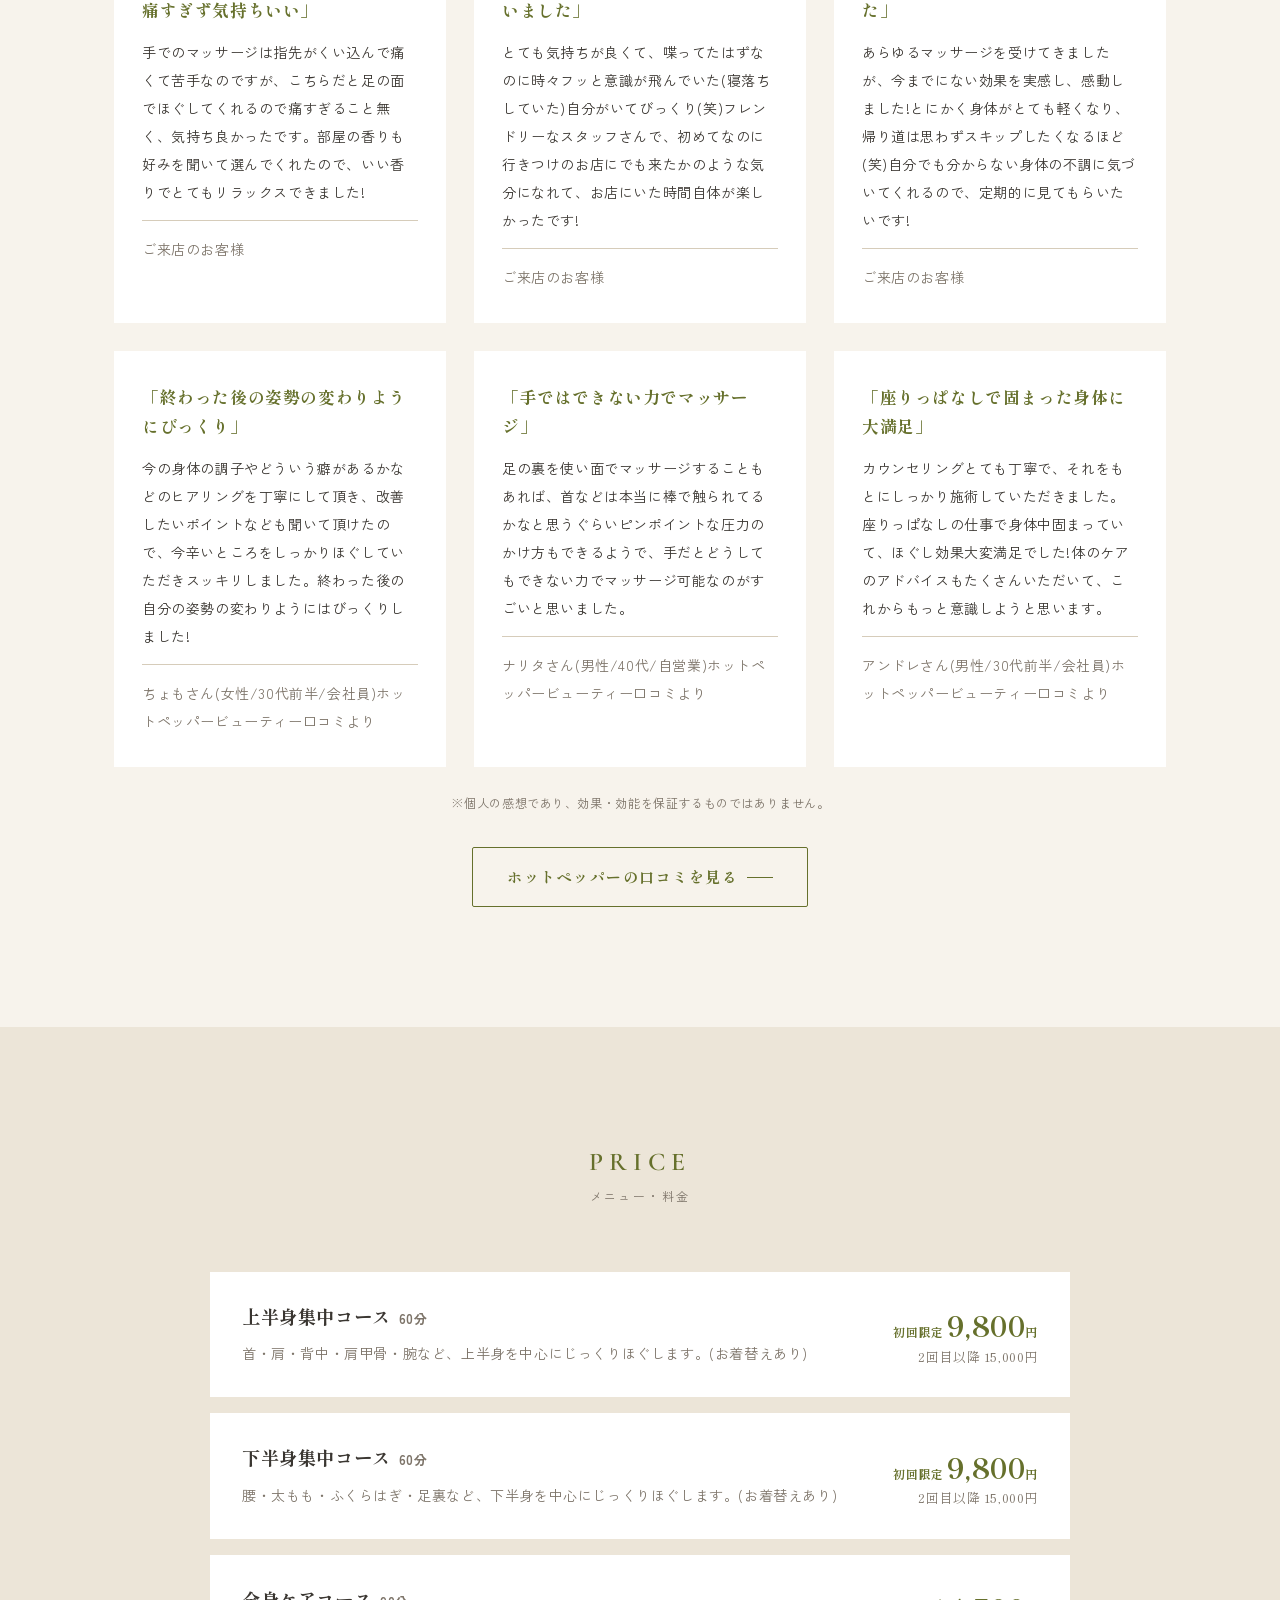
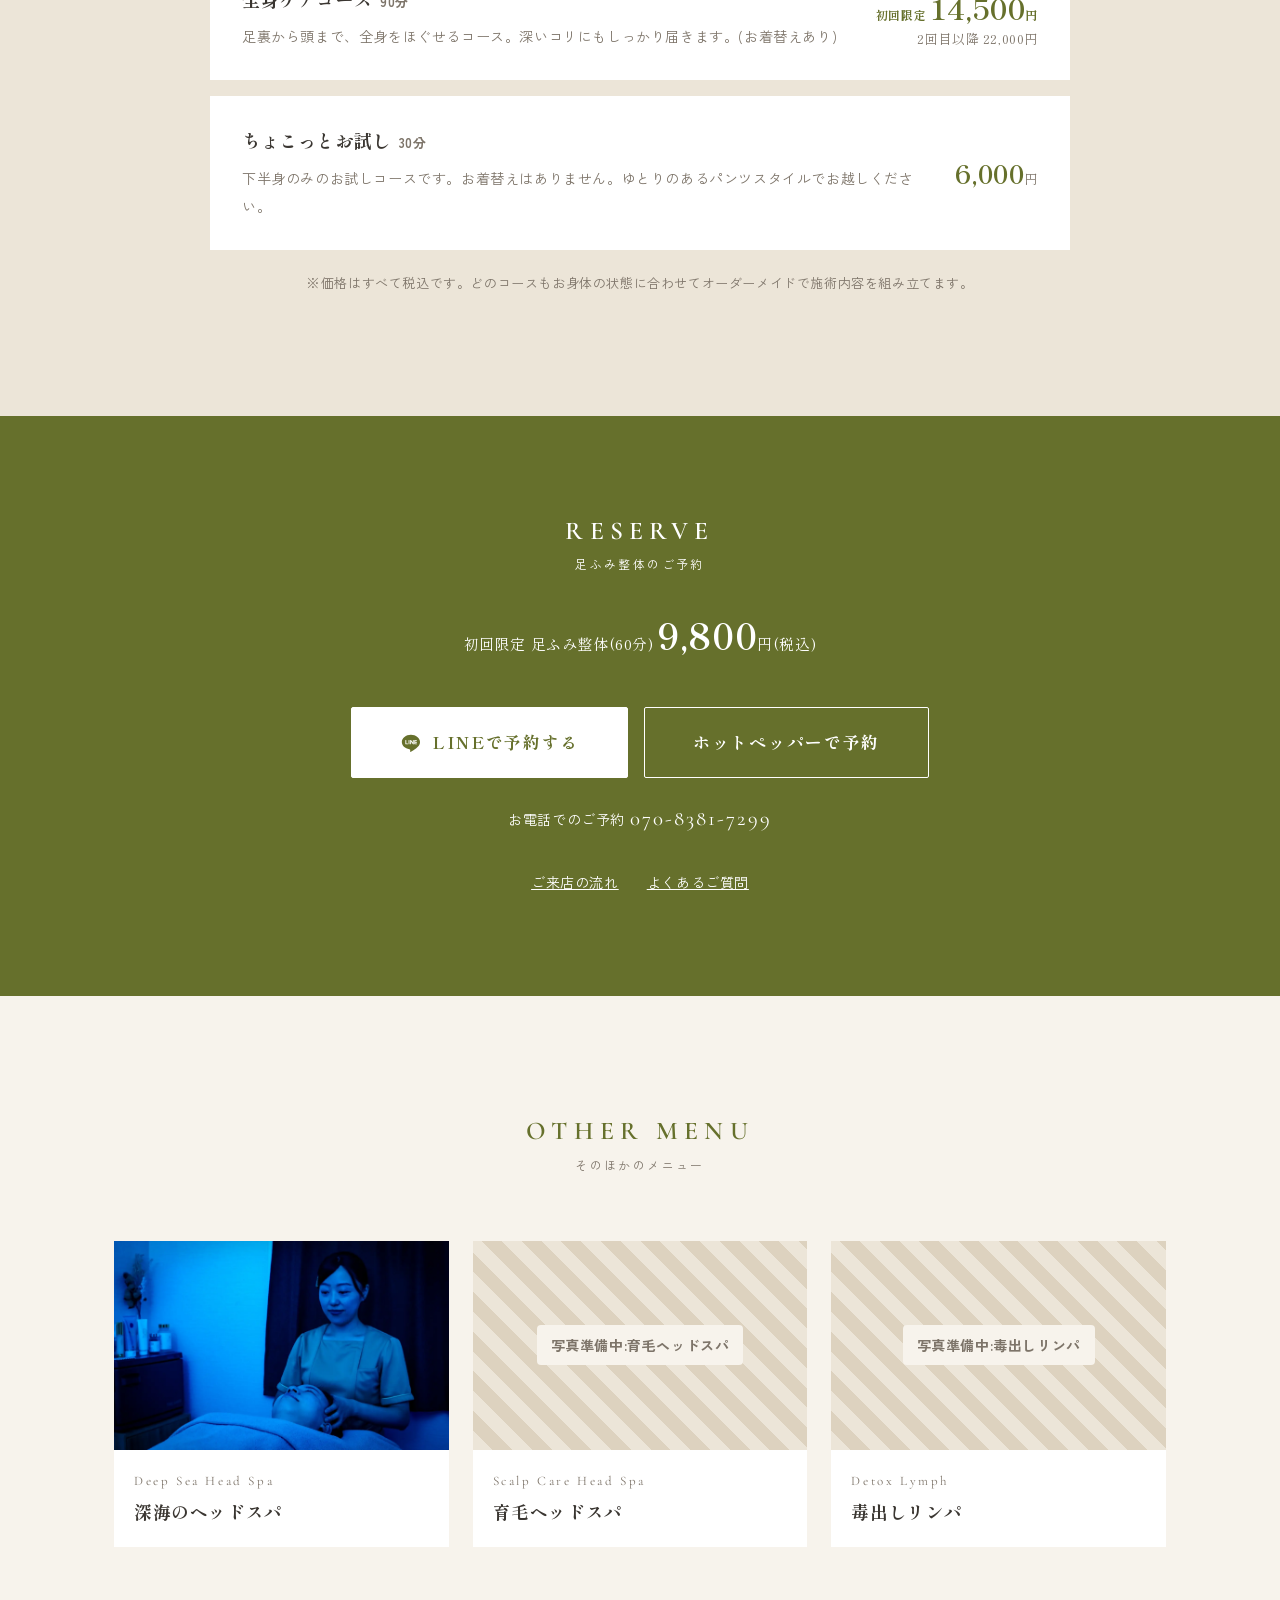
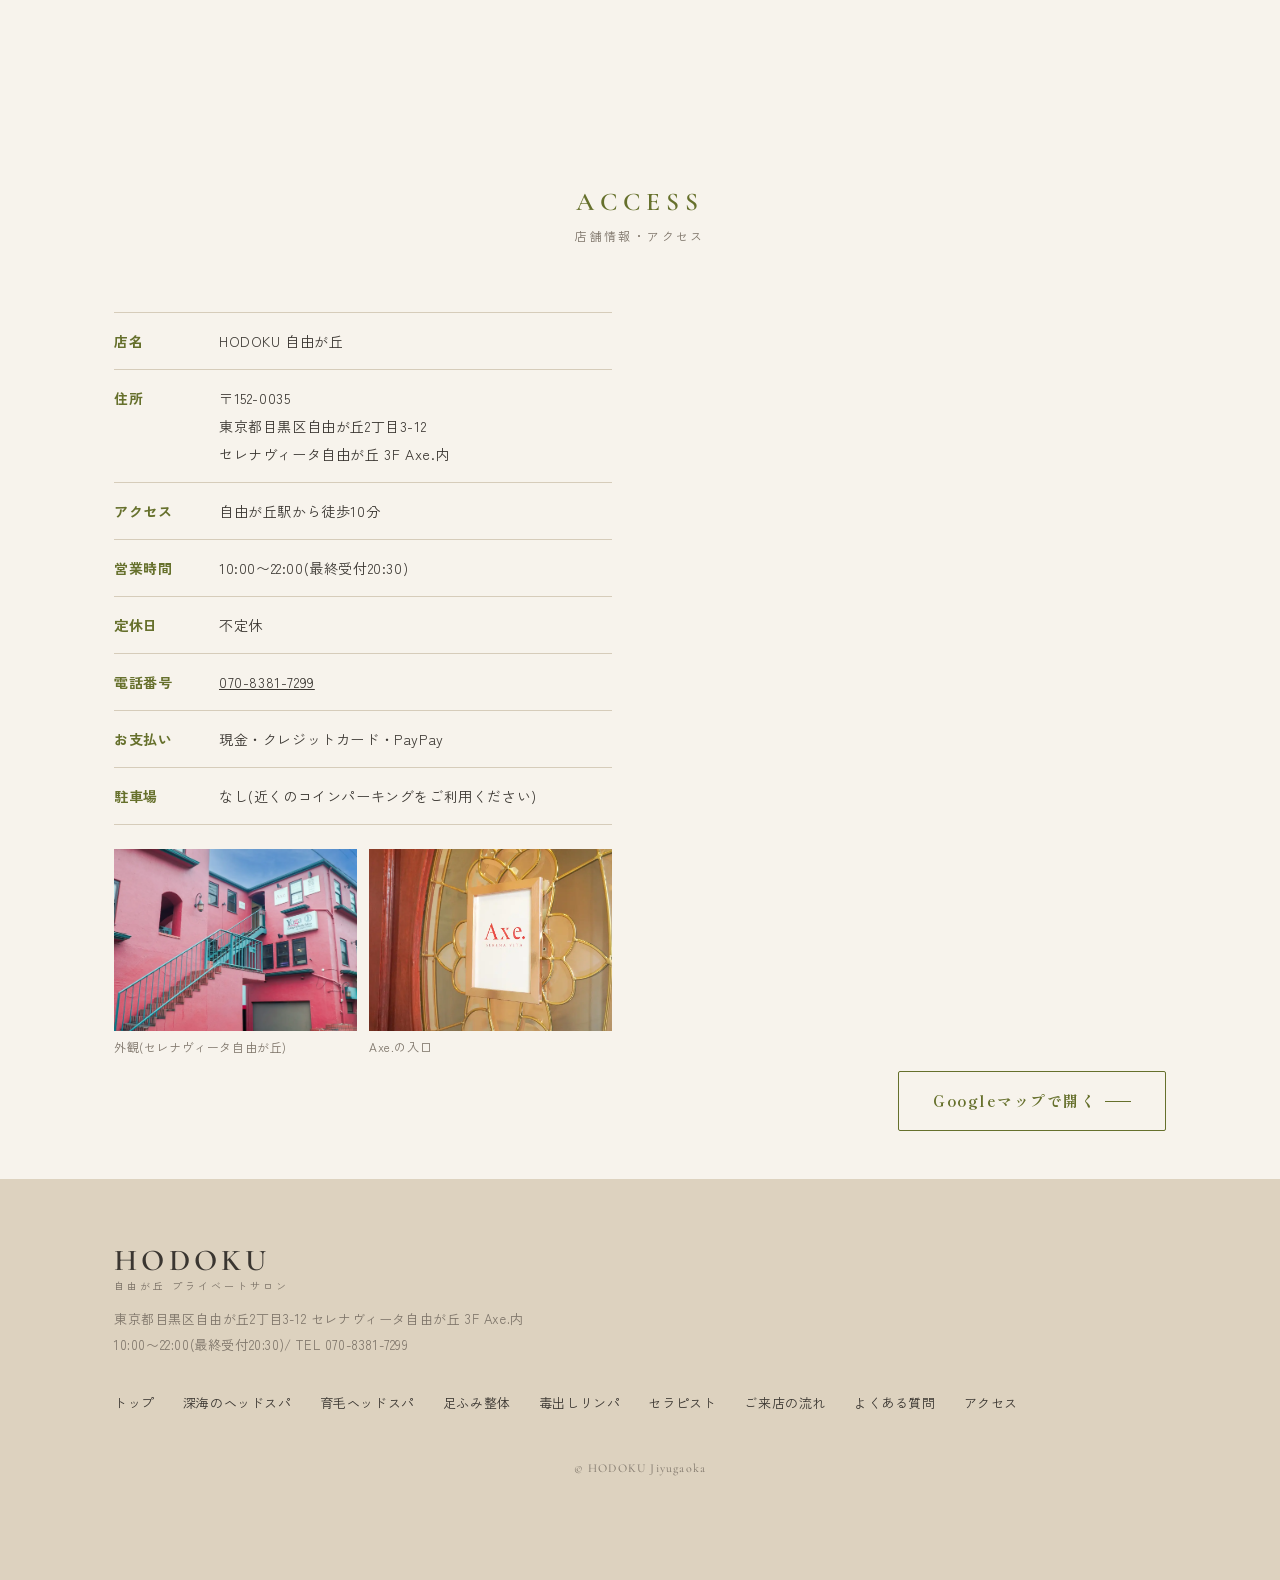
==== commit 49499aaf: "Move the visit flow and FAQ to the top page The menu pages no longer repeat them; their reserve sect" ====
--- a/ashibumi.html
+++ b/ashibumi.html
@@ -18,7 +18,7 @@
   <link rel="preconnect" href="https://fonts.googleapis.com">
   <link rel="preconnect" href="https://fonts.gstatic.com" crossorigin>
   <link href="https://fonts.googleapis.com/css2?family=Shippori+Mincho:wght@500;700&family=Zen+Kaku+Gothic+New:wght@400;500;700&family=Cormorant+Garamond:wght@500;600&display=swap" rel="stylesheet">
-  <link rel="stylesheet" href="css/style.css?v=20261101b">
+  <link rel="stylesheet" href="css/style.css?v=20261101c">
 </head>
 <body id="top" class="theme-ashibumi">
 
@@ -42,6 +42,7 @@
           </li>
           <li><a href="index.html#feature">FEATURE<small>特徴</small></a></li>
           <li><a href="index.html#therapist">THERAPIST<small>セラピスト</small></a></li>
+          <li><a href="index.html#faq">FAQ<small>よくある質問</small></a></li>
           <li><a href="index.html#access">ACCESS<small>アクセス</small></a></li>
         </ul>
         <a href="https://lin.ee/PEUslwN" class="btn btn--fill gnav__cta" target="_blank" rel="noopener"><svg class="ico" viewBox="0 0 24 24" aria-hidden="true"><path fill="currentColor" d="M12 3C6.5 3 2 6.6 2 11c0 3.9 3.5 7.2 8.3 7.9.3.1.8.2.9.5.1.3.1.7 0 .9l-.1.9c0 .3-.2 1 .9.5 1.1-.5 5.8-3.4 7.9-5.8C21.4 14.4 22 12.8 22 11c0-4.4-4.5-8-10-8Zm-3.6 10.6H6.4a.5.5 0 0 1-.5-.5V9.2a.5.5 0 0 1 1 0v3.4h1.5a.5.5 0 0 1 0 1Zm2-.5a.5.5 0 0 1-1 0V9.2a.5.5 0 0 1 1 0v3.9Zm4.7 0a.5.5 0 0 1-.9.3l-2-2.7v2.4a.5.5 0 0 1-1 0V9.2a.5.5 0 0 1 .9-.3l2 2.7V9.2a.5.5 0 0 1 1 0v3.9Zm3.1-2.4a.5.5 0 0 1 0 1h-1.5v.9h1.5a.5.5 0 0 1 0 1h-2a.5.5 0 0 1-.5-.5V9.2c0-.3.2-.5.5-.5h2a.5.5 0 0 1 0 1h-1.5v.9h1.5Z"/></svg>LINEで予約</a>
@@ -267,71 +268,6 @@
         <p class="price-note">※価格はすべて税込です。どのコースもお身体の状態に合わせてオーダーメイドで施術内容を組み立てます。</p>
       </div>
     </section>
-    <!-- ===== FLOW ===== -->
-    <section class="section" id="flow">
-      <div class="container">
-        <div class="sec-head">
-          <p class="sec-en">FLOW</p>
-          <p class="sec-ja">ご来店の流れ</p>
-        </div>
-
-        <ol class="flow-list">
-          <li class="flow-step">
-            <p class="flow-step__no">STEP 01</p>
-            <h3>ご予約</h3>
-            <p>公式LINEを友だち追加し、メニューの「ご予約はこちら」からお申し込みください。ホットペッパービューティーからもご予約いただけます。</p>
-          </li>
-          <li class="flow-step">
-            <p class="flow-step__no">STEP 02</p>
-            <h3>カウンセリング</h3>
-            <p>今のお身体の状態や癖、改善したいポイントをお伺いします。</p>
-          </li>
-          <li class="flow-step">
-            <p class="flow-step__no">STEP 03</p>
-            <h3>お着替え・施術</h3>
-            <p>お着替えのうえ、足ふみ整体でじっくりほぐしていきます。</p>
-          </li>
-          <li class="flow-step">
-            <p class="flow-step__no">STEP 04</p>
-            <h3>アフターティー</h3>
-            <p>施術後はお茶を飲みながら、セルフケアのアドバイスなどをお伝えします。</p>
-          </li>
-        </ol>
-      </div>
-    </section>
-    <!-- ===== FAQ ===== -->
-    <section class="section section--sand" id="faq">
-      <div class="container">
-        <div class="sec-head">
-          <p class="sec-en">FAQ</p>
-          <p class="sec-ja">よくあるご質問</p>
-        </div>
-
-        <div class="faq-list">
-          <details class="faq-item">
-            <summary>所要時間はどれくらいですか?</summary>
-            <div class="faq-item__a"><p>カウンセリングとお着替えの時間もありますので、《施術時間+30分程度》みていただくのがおすすめです。初回は足ふみ整体の説明などもさせていただきますので、《施術時間+45分程度》お時間に余裕を持ってお越しください。</p></div>
-          </details>
-          <details class="faq-item">
-            <summary>持ち物はありますか?</summary>
-            <div class="faq-item__a"><p>特にございません。お着替えをご用意していますので、手ぶらでお越しください。(ちょこっとお試し30分はお着替えがないため、ゆとりのあるパンツスタイルでお越しください)</p></div>
-          </details>
-          <details class="faq-item">
-            <summary>支払い方法は?</summary>
-            <div class="faq-item__a"><p>現金・クレジットカード・PayPayをご利用いただけます。</p></div>
-          </details>
-          <details class="faq-item">
-            <summary>予約の変更・キャンセルをしたいのですが。</summary>
-            <div class="faq-item__a"><p>ご予約の変更・キャンセルは、前日の18:00までにLINEからご連絡ください。期限後の変更・キャンセルは全額のお支払いとなります。また、事前のご連絡なくご予約時間から15分を過ぎた場合はキャンセル扱いとさせていただきます。無断キャンセルをされた場合は、次回以降のご予約をお断りすることがございます。</p></div>
-          </details>
-        </div>
-        <div class="caution">
-          <h3>ご予約時の注意事項</h3>
-          <p>ご予約日当日、以下に当てはまる方は、安全のため施術をお断りさせていただいております。</p>
-          <ul><li>飲酒している方</li><li>妊娠している方</li><li>熱がある方</li><li>医師から血行の良くなるマッサージを止められている方</li></ul>
-        </div>
-      </div>
-    </section>
     <!-- ===== RESERVE ===== -->
     <section class="reserve" id="reserve">
       <div class="container">
@@ -343,6 +279,7 @@
           <a href="https://beauty.hotpepper.jp/kr/slnH000615638/" class="btn btn--line btn--lg" target="_blank" rel="noopener">ホットペッパーで予約</a>
         </div>
         <p class="reserve__tel">お電話でのご予約 <a href="tel:07083817299">070-8381-7299</a></p>
+        <p class="reserve__links"><a href="index.html#flow">ご来店の流れ</a><a href="index.html#faq">よくあるご質問</a></p>
       </div>
     </section>
 
@@ -419,6 +356,8 @@
           <a href="ashibumi.html">足ふみ整体</a>
           <a href="lymph.html">毒出しリンパ</a>
           <a href="index.html#therapist">セラピスト</a>
+          <a href="index.html#flow">ご来店の流れ</a>
+          <a href="index.html#faq">よくある質問</a>
           <a href="index.html#access">アクセス</a>
         </nav>
       </div>
@@ -432,6 +371,6 @@
   </div>
   <a href="#top" class="pagetop" id="pagetop" aria-label="ページの先頭へ">PAGE<br>TOP</a>
 
-  <script src="js/main.js?v=20261101b"></script>
+  <script src="js/main.js?v=20261101c"></script>
 </body>
 </html>
--- a/css/style.css
+++ b/css/style.css
@@ -747,3 +747,18 @@
 .media-item__movie { position: relative; margin-bottom: 28px; aspect-ratio: 16 / 9; background: #000; }
 .media-item__movie iframe { position: absolute; inset: 0; width: 100%; height: 100%; border: 0; }
 .media-list { align-items: start; }
+
+/* ---------- FAQ(トップ:カテゴリ別) ---------- */
+.faq-group + .faq-group { margin-top: 48px; }
+.faq-group__title {
+  margin-bottom: 16px;
+  padding-left: 14px;
+  border-left: 3px solid var(--accent);
+  font-family: var(--mincho);
+  font-size: 1.15rem;
+  line-height: 1.6;
+}
+.faq-group .caution { margin-top: 16px; }
+
+.reserve__links { display: flex; flex-wrap: wrap; justify-content: center; gap: 8px 28px; margin-top: 28px; font-size: 14px; }
+.reserve__links a { color: var(--white); }
